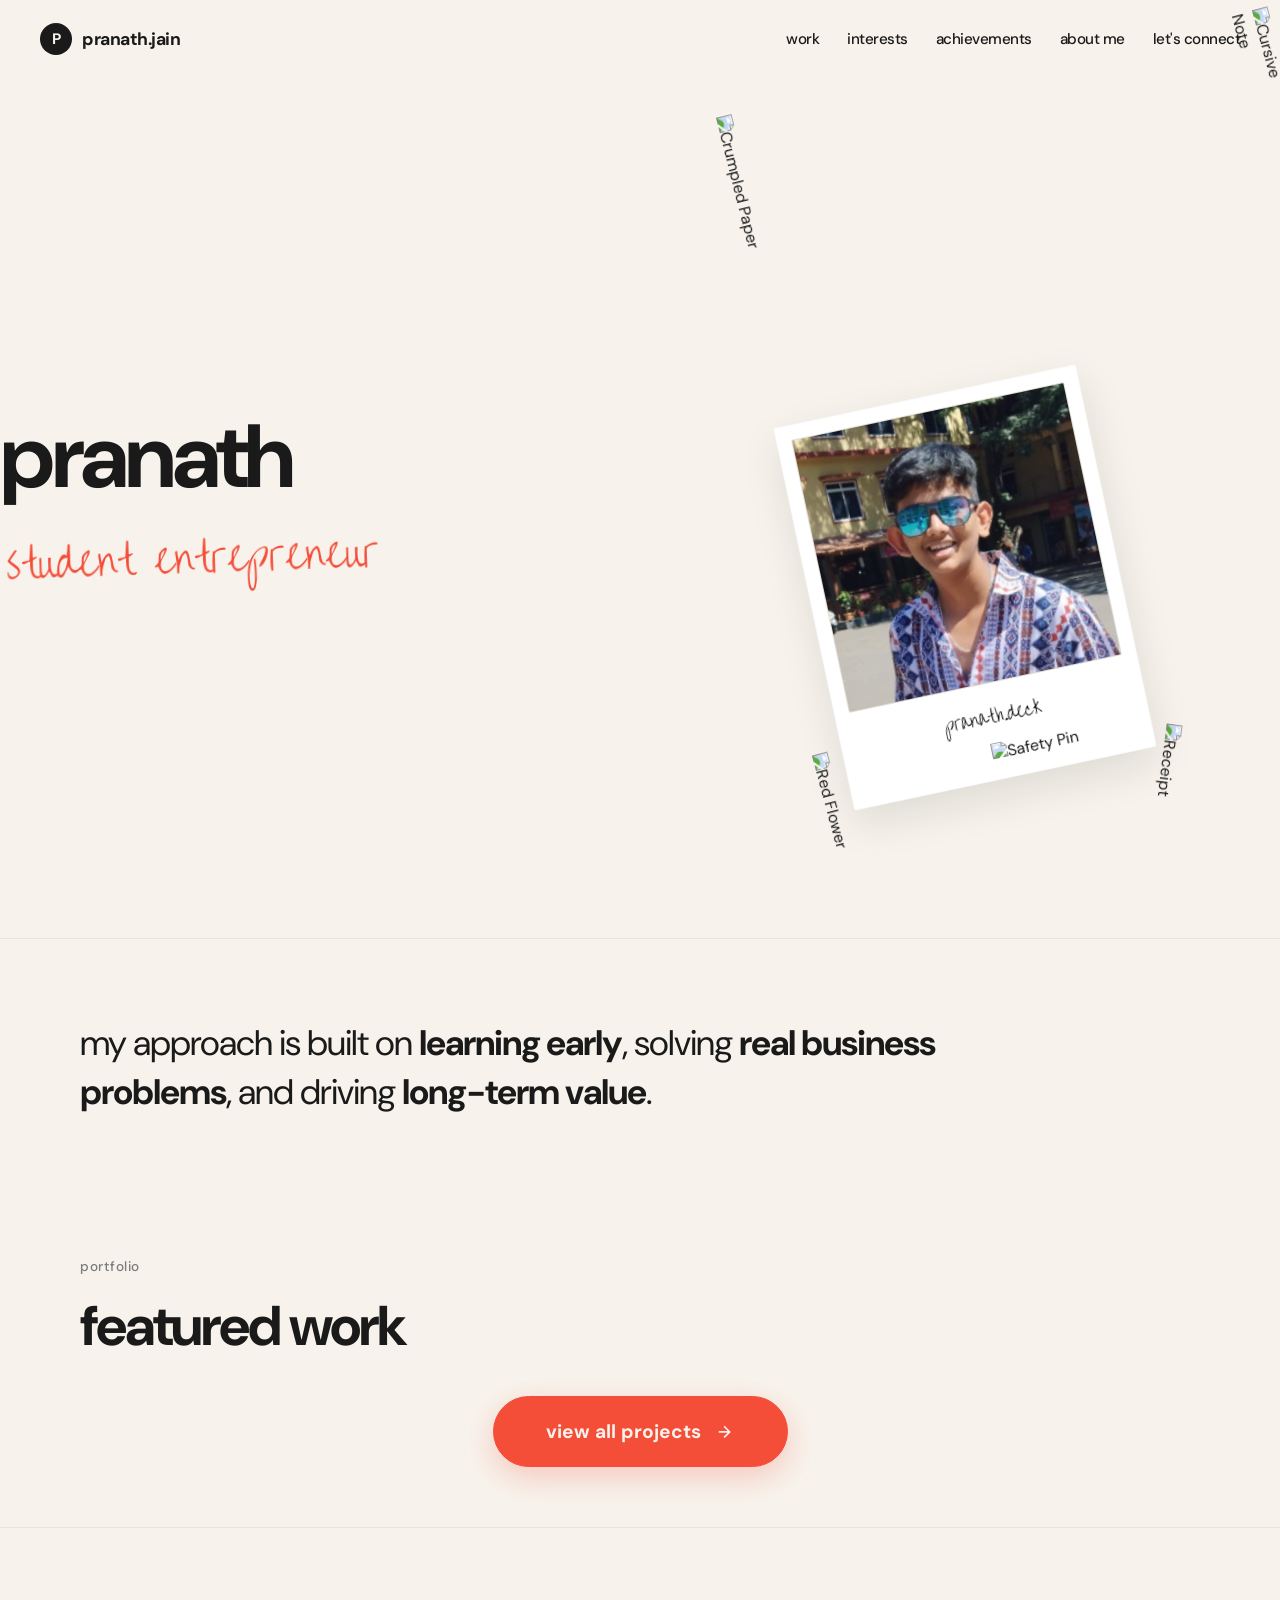
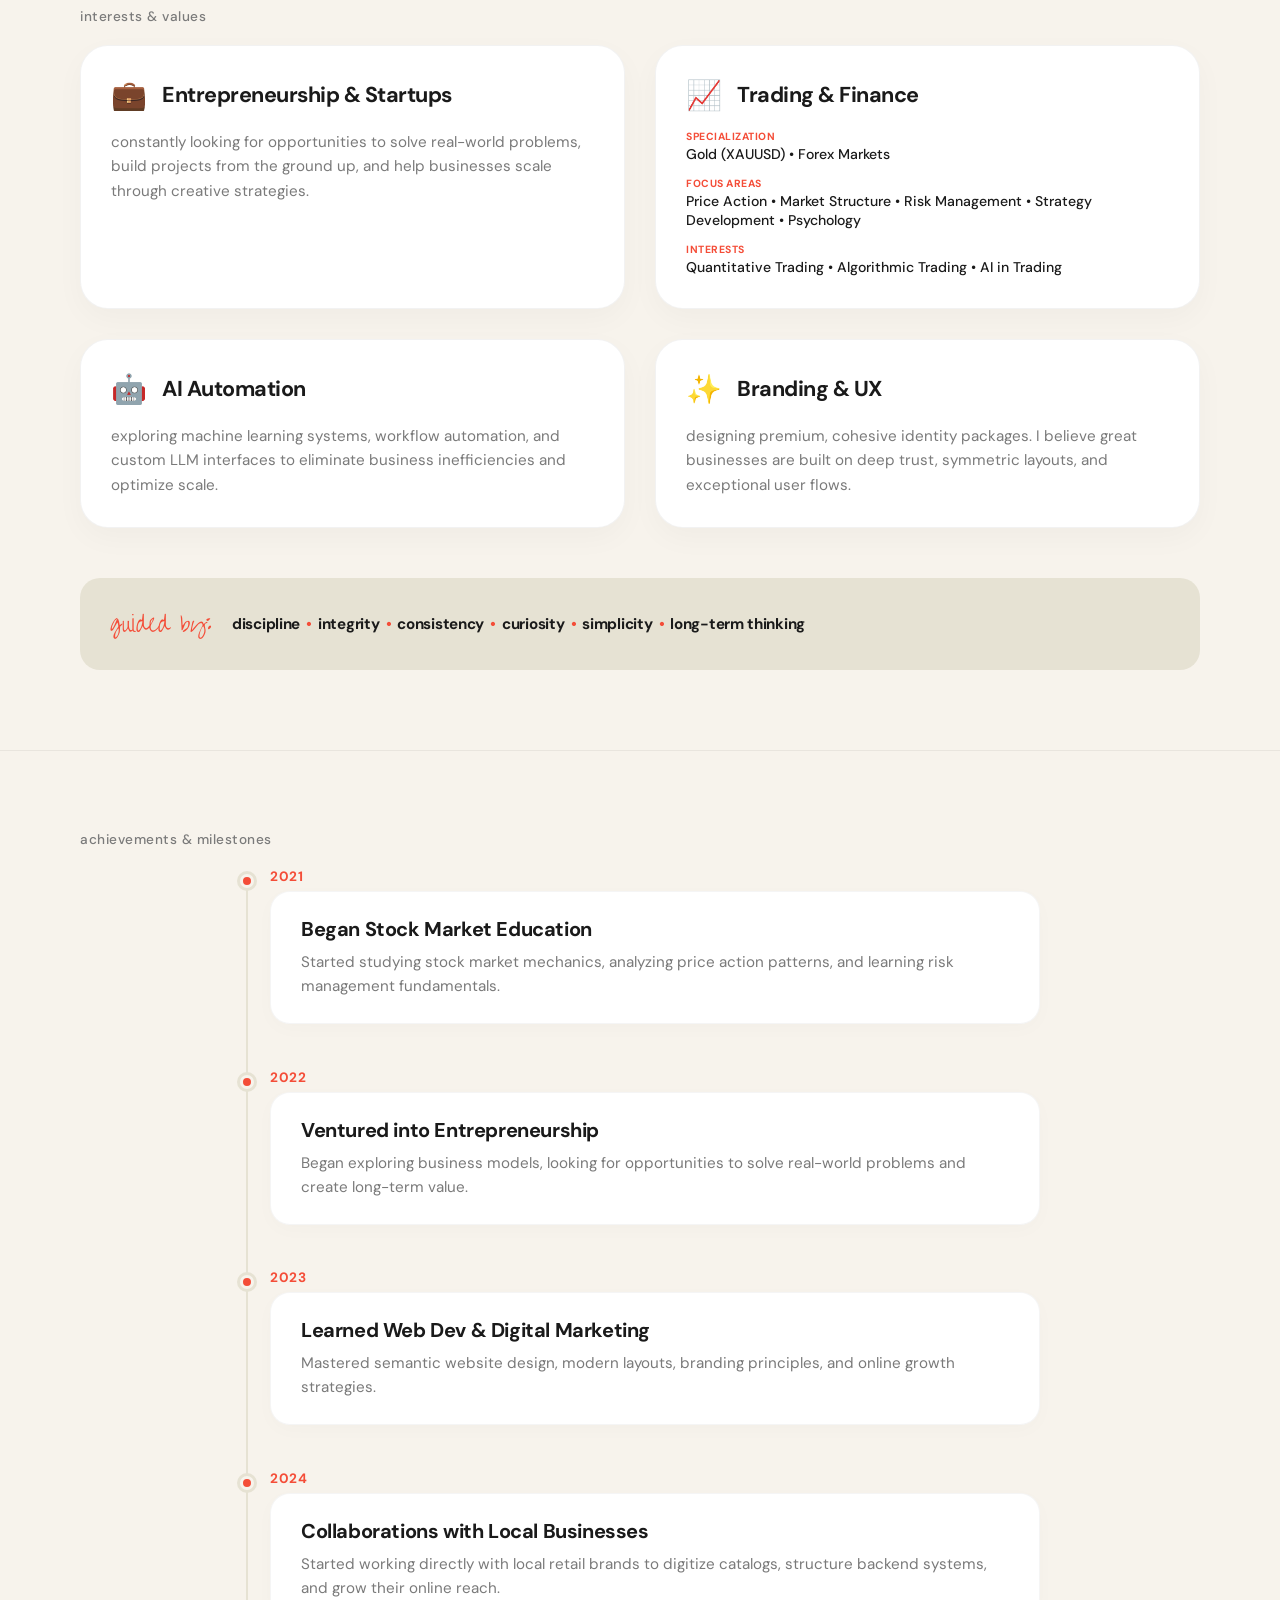
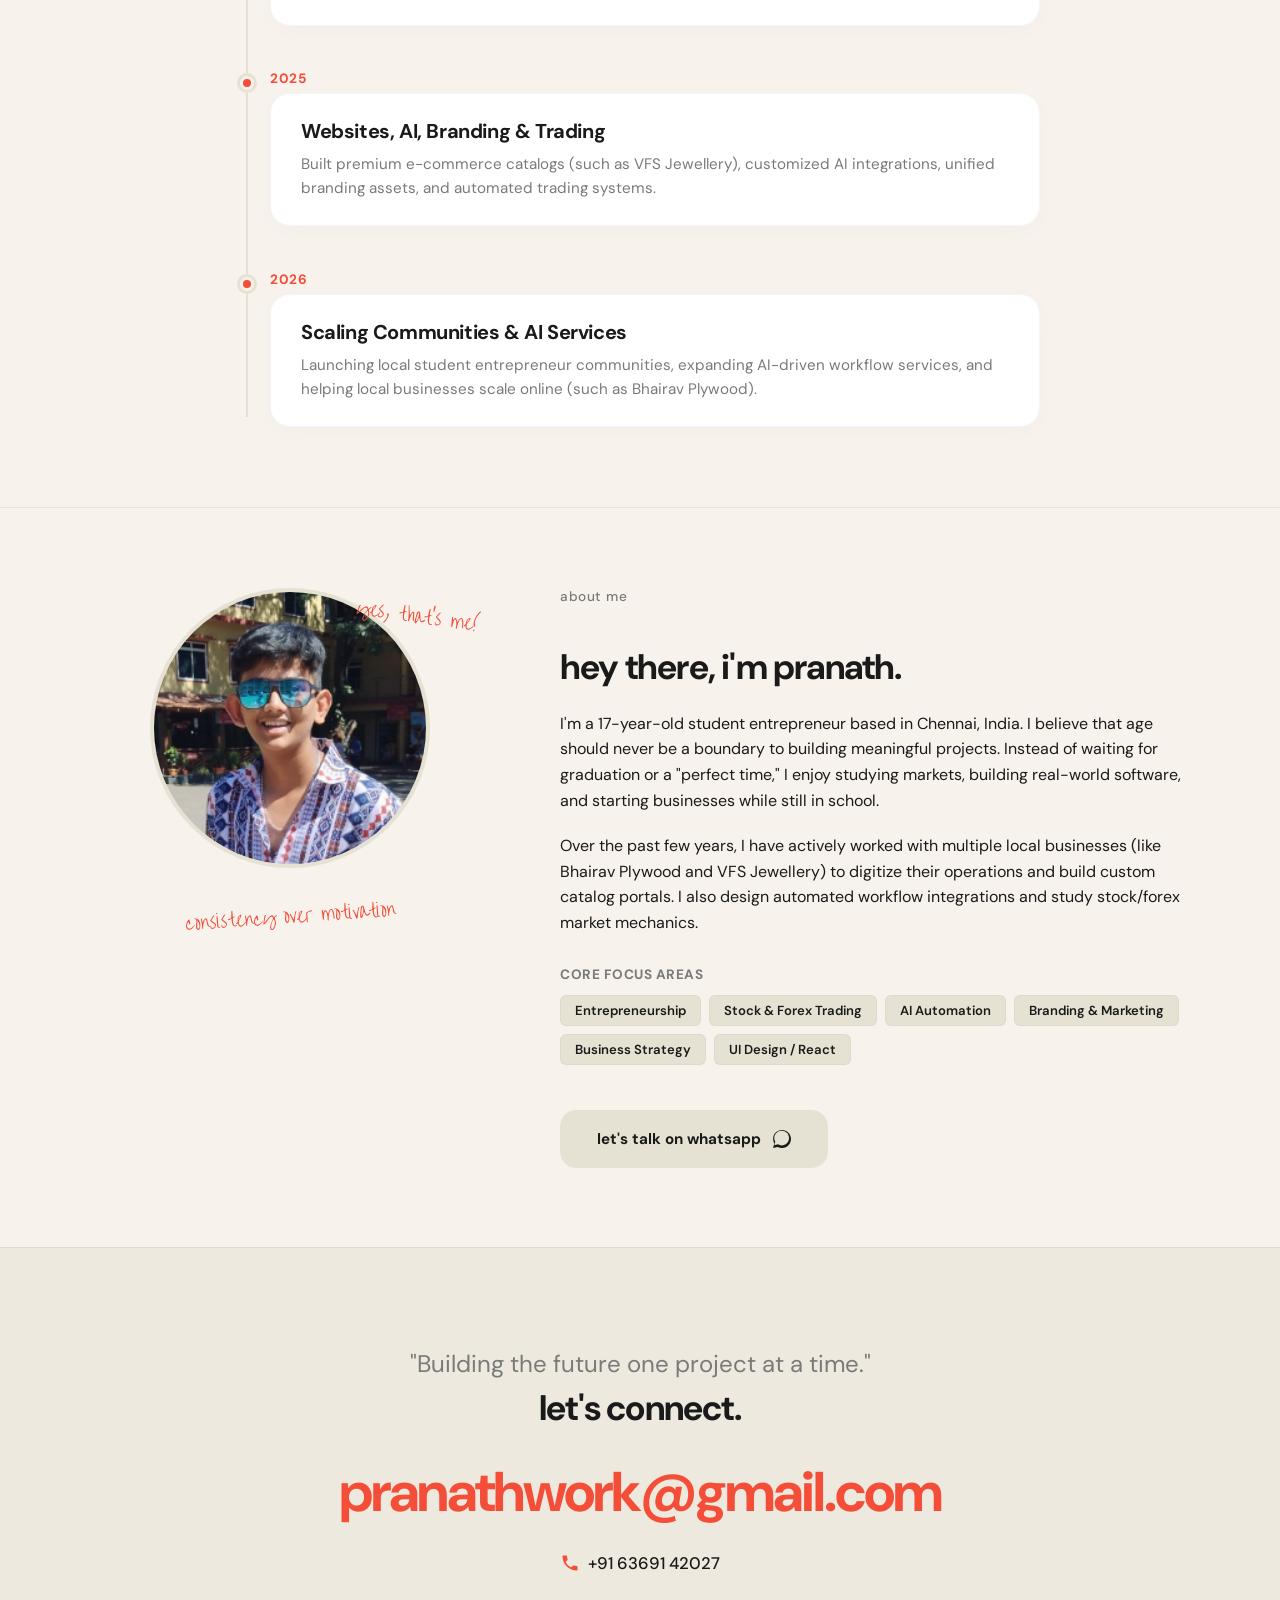
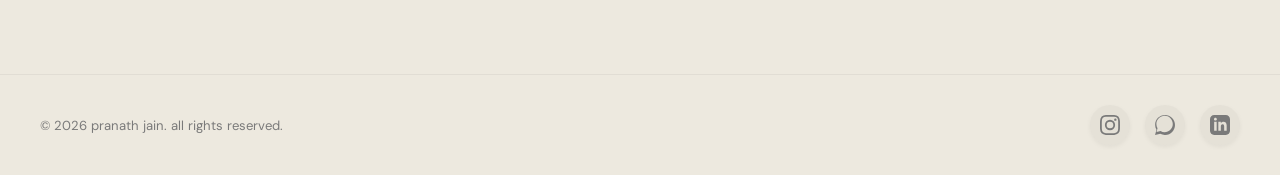
==== index.html @ dc605f87 "feat: initial commit for pranath.jain portfolio showcase" ====
<!DOCTYPE html>
<html lang="en">
<head>
  <meta charset="utf-8">
  <meta name="viewport" content="width=device-width, initial-scale=1.0">
  <title>Pranath Jain — Student Entrepreneur & Trader</title>
  
  <!-- Fonts: DM Sans, Inter, Playfair Display, Over the Rainbow -->
  <link rel="preconnect" href="https://fonts.googleapis.com">
  <link rel="preconnect" href="https://fonts.gstatic.com" crossorigin>
  <link href="https://fonts.googleapis.com/css2?family=DM+Sans:ital,opsz,wght@0,9..40,300;0,9..40,400;0,9..40,500;0,9..40,600;0,9..40,700;1,9..40,400&family=Inter:wght@300;400;500;600;700&family=Playfair+Display:ital,wght@0,400;0,500;0,600;1,400&family=Over+the+Rainbow&display=swap" rel="stylesheet">
  
  <!-- CSS Stylesheet -->
  <link rel="stylesheet" href="style.css?v=5">
</head>
<body>

  <!-- HEADER NAVIGATION -->
  <header class="header-nav">
    <div class="nav-container">
      <a href="#" class="nav-logo">
        <span class="logo-mark">P</span>
        <span class="logo-text">pranath.jain</span>
      </a>
      <nav class="nav-links">
        <a href="#work" class="nav-link">work</a>
        <a href="#interests" class="nav-link">interests</a>
        <a href="#achievements" class="nav-link">achievements</a>
        <a href="#me" class="nav-link">about me</a>
        <a href="#lets-connect" class="nav-link">let's connect</a>
      </nav>
    </div>
  </header>

  <!-- MAIN CONTENT CONTAINER -->
  <main class="main-content">
    
    <!-- COLLAGE HERO SECTION (Exact 1:1 Inspiration Layout) -->
    <section class="hero-section">
      <div class="hero-container hero-collage-grid">
        
        <!-- Left Side Title -->
        <div class="hero-left">
          <h1 class="hero-name">pranath</h1>
          <div class="handwritten-note hero-cursive-title">student entrepreneur</div>
        </div>
        
        <!-- Right Side Overlapping Interactive Collage -->
        <div class="hero-right">
          <div class="collage-area" id="collage-container">
            
            <!-- 1. Crumpled Paper (Background layer) -->
            <div class="collage-item layer-back crumpled-paper" style="transform: rotate(76deg);">
              <img src="https://framerusercontent.com/images/bGQjjBabT0XhXENgWJ7wkbSyM.png?width=411&height=574" alt="Crumpled Paper" class="collage-img">
            </div>
            
            <!-- 2. Cursive paper note (Top Right) -->
            <div class="collage-item layer-mid cursive-slip" style="transform: rotate(75deg);">
              <img src="https://framerusercontent.com/images/QQuZE1gF2eaEl8YZD1zxBdoWVTc.png?width=361&height=760" alt="Cursive Note" class="collage-img">
            </div>

            <!-- 3. Receipt / Barcode snippet -->
            <div class="collage-item layer-mid barcode-receipt" style="transform: rotate(97deg);">
              <img src="https://framerusercontent.com/images/NzHCihdvtHPPnP2xaAk6uyTZKE.png?width=346&height=271" alt="Receipt" class="collage-img">
            </div>
            
            <!-- 4. Customized Polaroid Frame with Pranath's Avatar -->
            <div class="collage-item layer-front polaroid-card" style="transform: rotate(-12deg);">
              <div class="polaroid-inner">
                <img src="pranath_portrait.png" alt="Pranath Jain" class="polaroid-photo">
                <span class="polaroid-caption handwritten-note">pranath.deck</span>
              </div>
            </div>
            
            <!-- 5. Red Flower Sticker overlapping Polaroid -->
            <div class="collage-item layer-front red-flower" style="transform: rotate(75deg);">
              <img src="https://framerusercontent.com/images/IewRWk6a5gZjbeY2mU8tQSZ7lAI.png?width=137&height=120" alt="Red Flower" class="collage-img">
            </div>
            
            <!-- 6. Metal Safety Pin overlapping layers -->
            <div class="collage-item layer-fore safety-pin">
              <img src="https://framerusercontent.com/images/DppAzemGrHzjQWiaHLCj6OB4rYI.png?width=369&height=343" alt="Safety Pin" class="collage-img">
            </div>

          </div>
        </div>

      </div>
    </section>

    <!-- INTRO STATEMENT SECTION -->
    <section class="intro-statement-section">
      <div class="section-container">
        <h2 class="intro-statement-text reveal-on-scroll">
          my approach is built on <span class="highlight">learning early</span>, solving <span class="highlight">real business problems</span>, and driving <span class="highlight">long-term value</span>.
        </h2>
      </div>
    </section>

    <!-- FEATURED WORK SECTION -->
    <section id="work" class="work-section">
      <div class="section-container">
        <div class="section-label">portfolio</div>
        <h2 class="section-title reveal-on-scroll">featured work</h2>
        
        <div class="view-all-projects-container reveal-on-scroll" style="margin-top: 40px; justify-content: center;">
          <a href="projects.html" class="view-all-btn">
            <span>view all projects</span>
            <svg class="arrow-icon-right" viewBox="0 0 24 24">
              <path fill="currentColor" d="M5 13h11.86l-5.43 5.43 1.42 1.42L21.14 12l-8.29-8.29-1.42 1.42 5.43 5.43H5v2z"/>
            </svg>
          </a>
        </div>
      </div>
    </section>

    <!-- INTERESTS & VALUES SECTION -->
    <section id="interests" class="interests-section">
      <div class="section-container">
        <div class="section-label">interests & values</div>
        
        <div class="interests-grid">
          <!-- Card 1: Entrepreneurship -->
          <div class="interest-card reveal-on-scroll">
            <div class="interest-header">
              <span class="interest-icon">💼</span>
              <h3 class="interest-title">Entrepreneurship & Startups</h3>
            </div>
            <p class="interest-desc">constantly looking for opportunities to solve real-world problems, build projects from the ground up, and help businesses scale through creative strategies.</p>
          </div>
          <!-- Card 2: Trading Section -->
          <div class="interest-card reveal-on-scroll">
            <div class="interest-header">
              <span class="interest-icon">📈</span>
              <h3 class="interest-title">Trading &amp; Finance</h3>
            </div>
            <div class="trading-sub-grid">
              <div class="trading-sub-item">
                <span class="trading-sub-label">specialization</span>
                <span class="trading-sub-val">Gold (XAUUSD) • Forex Markets</span>
              </div>
              <div class="trading-sub-item">
                <span class="trading-sub-label">focus areas</span>
                <span class="trading-sub-val">Price Action • Market Structure • Risk Management • Strategy Development • Psychology</span>
              </div>
              <div class="trading-sub-item">
                <span class="trading-sub-label">interests</span>
                <span class="trading-sub-val">Quantitative Trading • Algorithmic Trading • AI in Trading</span>
              </div>
            </div>
          </div>
          <!-- Card 3: AI & Automation -->
          <div class="interest-card reveal-on-scroll">
            <div class="interest-header">
              <span class="interest-icon">🤖</span>
              <h3 class="interest-title">AI Automation</h3>
            </div>
            <p class="interest-desc">exploring machine learning systems, workflow automation, and custom LLM interfaces to eliminate business inefficiencies and optimize scale.</p>
          </div>
          <!-- Card 4: Branding -->
          <div class="interest-card reveal-on-scroll">
            <div class="interest-header">
              <span class="interest-icon">✨</span>
              <h3 class="interest-title">Branding & UX</h3>
            </div>
            <p class="interest-desc">designing premium, cohesive identity packages. I believe great businesses are built on deep trust, symmetric layouts, and exceptional user flows.</p>
          </div>
        </div>

        <!-- Core Values Bar -->
        <div class="values-bar reveal-on-scroll">
          <div class="values-label handwritten-note">guided by:</div>
          <div class="values-list">
            <span class="value-item">discipline</span>
            <span class="value-item">integrity</span>
            <span class="value-item">consistency</span>
            <span class="value-item">curiosity</span>
            <span class="value-item">simplicity</span>
            <span class="value-item">long-term thinking</span>
          </div>
        </div>
      </div>
    </section>

    <!-- ACHIEVEMENTS & FACTS TIMELINE SECTION -->
    <section id="achievements" class="achievements-section">
      <div class="section-container">
        <div class="section-label">achievements & milestones</div>
        
        <div class="timeline">
          <!-- Timeline Line -->
          <div class="timeline-line"></div>
          
          <!-- Timeline Item 1 -->
          <div class="timeline-item reveal-on-scroll">
            <div class="timeline-dot"></div>
            <div class="timeline-date">2021</div>
            <div class="timeline-content">
              <h3 class="timeline-title">Began Stock Market Education</h3>
              <p class="timeline-desc">Started studying stock market mechanics, analyzing price action patterns, and learning risk management fundamentals.</p>
            </div>
          </div>
          
          <!-- Timeline Item 2 -->
          <div class="timeline-item reveal-on-scroll">
            <div class="timeline-dot"></div>
            <div class="timeline-date">2022</div>
            <div class="timeline-content">
              <h3 class="timeline-title">Ventured into Entrepreneurship</h3>
              <p class="timeline-desc">Began exploring business models, looking for opportunities to solve real-world problems and create long-term value.</p>
            </div>
          </div>
          
          <!-- Timeline Item 3 -->
          <div class="timeline-item reveal-on-scroll">
            <div class="timeline-dot"></div>
            <div class="timeline-date">2023</div>
            <div class="timeline-content">
              <h3 class="timeline-title">Learned Web Dev &amp; Digital Marketing</h3>
              <p class="timeline-desc">Mastered semantic website design, modern layouts, branding principles, and online growth strategies.</p>
            </div>
          </div>
          
          <!-- Timeline Item 4 -->
          <div class="timeline-item reveal-on-scroll">
            <div class="timeline-dot"></div>
            <div class="timeline-date">2024</div>
            <div class="timeline-content">
              <h3 class="timeline-title">Collaborations with Local Businesses</h3>
              <p class="timeline-desc">Started working directly with local retail brands to digitize catalogs, structure backend systems, and grow their online reach.</p>
            </div>
          </div>

          <!-- Timeline Item 5 -->
          <div class="timeline-item reveal-on-scroll">
            <div class="timeline-dot"></div>
            <div class="timeline-date">2025</div>
            <div class="timeline-content">
              <h3 class="timeline-title">Websites, AI, Branding &amp; Trading</h3>
              <p class="timeline-desc">Built premium e-commerce catalogs (such as VFS Jewellery), customized AI integrations, unified branding assets, and automated trading systems.</p>
            </div>
          </div>

          <!-- Timeline Item 6 -->
          <div class="timeline-item reveal-on-scroll">
            <div class="timeline-dot"></div>
            <div class="timeline-date">2026</div>
            <div class="timeline-content">
              <h3 class="timeline-title">Scaling Communities &amp; AI Services</h3>
              <p class="timeline-desc">Launching local student entrepreneur communities, expanding AI-driven workflow services, and helping local businesses scale online (such as Bhairav Plywood).</p>
            </div>
          </div>
        </div>
      </div>
    </section>

    <!-- ABOUT ME SECTION -->
    <section id="me" class="about-section">
      <div class="section-container about-grid">
        <!-- Left details column (Annotated) -->
        <div class="about-left reveal-on-scroll">
          <div class="about-pic-holder">
            <img src="pranath_portrait.png" alt="Pranath Jain" class="about-avatar">
            <div class="handwritten-note annotation-1">yes, that's me!</div>
          </div>
          <div class="handwritten-note annotation-2">consistency over motivation</div>
        </div>
        
        <!-- Right text column -->
        <div class="about-right reveal-on-scroll">
          <div class="section-label">about me</div>
          <h2 class="about-title">hey there, i'm pranath.</h2>
          <p class="about-para">
            I'm a 17-year-old student entrepreneur based in Chennai, India. I believe that age should never be a boundary to building meaningful projects. Instead of waiting for graduation or a "perfect time," I enjoy studying markets, building real-world software, and starting businesses while still in school.
          </p>
          <p class="about-para">
            Over the past few years, I have actively worked with multiple local businesses (like Bhairav Plywood and VFS Jewellery) to digitize their operations and build custom catalog portals. I also design automated workflow integrations and study stock/forex market mechanics.
          </p>
          
          <div class="skills-section">
            <h3 class="skills-heading">core focus areas</h3>
            <div class="tech-tags">
              <span class="tech-tag">Entrepreneurship</span>
              <span class="tech-tag">Stock &amp; Forex Trading</span>
              <span class="tech-tag">AI Automation</span>
              <span class="tech-tag">Branding &amp; Marketing</span>
              <span class="tech-tag">Business Strategy</span>
              <span class="tech-tag">UI Design / React</span>
            </div>
          </div>

          <a href="https://wa.me/916369142027" target="_blank" class="resume-btn">
            <span>let's talk on whatsapp</span>
            <svg class="download-icon" viewBox="0 0 24 24" fill="currentColor">
              <path d="M.057 24l1.687-6.163c-1.041-1.804-1.588-3.849-1.587-5.946C.06 5.348 5.397.01 12.008.01c3.202.001 6.212 1.246 8.477 3.514 2.266 2.268 3.507 5.28 3.505 8.484-.004 6.657-5.34 11.997-11.953 11.997-2.005-.001-3.973-.5-5.739-1.446L0 24zm6.59-4.846c1.6.95 3.188 1.449 4.825 1.451 5.436 0 9.86-4.42 9.864-9.858.002-2.634-1.013-5.11-2.861-6.958-1.848-1.847-4.321-2.86-6.959-2.861-5.442 0-9.866 4.418-9.87 9.858-.002 1.765.474 3.488 1.38 5.022L1.879 20.3l4.768-1.146z"/>
            </svg>
          </a>
        </div>
      </div>
    </section>

    <!-- FOOTER CONNECT SECTION -->
    <section id="lets-connect" class="connect-section">
      <div class="section-container">
        <div class="connect-wrapper reveal-on-scroll">
          <h2 class="connect-greet">"Building the future one project at a time."</h2>
          <h3 class="connect-call">let's connect.</h3>
          <a href="mailto:pranathwork@gmail.com" class="connect-email">pranathwork@gmail.com</a>
          
          <div class="connect-details">
            <a href="https://wa.me/916369142027" target="_blank" class="connect-detail-link">
              <svg class="phone-icon" viewBox="0 0 24 24" fill="currentColor" width="20" height="20">
                <path d="M6.62 10.79a15.15 15.15 0 006.59 6.59l2.2-2.2c.27-.27.67-.36 1.02-.24 1.12.37 2.33.57 3.57.57.55 0 1 .45 1 1V20c0 .55-.45 1-1 1-9.39 0-17-7.61-17-17 0-.55.45-1 1-1h3.5c.55 0 1 .45 1 1 0 1.25.2 2.45.57 3.57.11.35.03.74-.25 1.02l-2.2 2.2z"/>
              </svg>
              <span>+91 63691 42027</span>
            </a>
          </div>
        </div>
      </div>
    </section>

  </main>

  <!-- BOTTOM BAR FOOTER -->
  <footer class="bottom-bar">
    <div class="bottom-container">
      <p class="copyright">&copy; 2026 pranath jain. all rights reserved.</p>
      <div class="social-icons">
        <a href="https://instagram.com/finwithpranath" target="_blank" class="social-icon-btn instagram" aria-label="Instagram">
          <svg viewBox="0 0 24 24" fill="currentColor">
            <path d="M12 2.163c3.204 0 3.584.012 4.85.07 3.252.148 4.771 1.691 4.919 4.919.058 1.265.069 1.645.069 4.849 0 3.205-.012 3.584-.069 4.849-.149 3.225-1.664 4.771-4.919 4.919-1.266.058-1.644.07-4.85.07-3.204 0-3.584-.012-4.849-.07-3.26-.149-4.771-1.699-4.919-4.92-.058-1.265-.07-1.644-.07-4.849 0-3.204.013-3.583.07-4.849.149-3.227 1.664-4.771 4.919-4.919 1.266-.057 1.645-.069 4.849-.069zM12 0C8.741 0 8.333.014 7.053.072 2.695.272.273 2.69.073 7.051.014 8.333 0 8.741 0 12c0 3.259.014 3.668.072 4.948.2 4.358 2.618 6.78 6.98 6.98C8.333 23.986 8.741 24 12 24c3.259 0 3.668-.014 4.948-.072 4.354-.2 6.782-2.618 6.979-6.98.059-1.28.073-1.689.073-4.948 0-3.259-.014-3.667-.072-4.947-.196-4.354-2.617-6.78-6.979-6.98C15.668.014 15.259 0 12 0zm0 5.838a6.162 6.162 0 100 12.324 6.162 6.162 0 000-12.324zM12 16a4 4 0 110-8 4 4 0 010 8zm6.406-11.845a1.44 1.44 0 100 2.881 1.44 1.44 0 000-2.881z"/>
          </svg>
        </a>
        <a href="https://wa.me/916369142027" target="_blank" class="social-icon-btn whatsapp" aria-label="WhatsApp">
          <svg viewBox="0 0 24 24" fill="currentColor">
            <path d="M.057 24l1.687-6.163c-1.041-1.804-1.588-3.849-1.587-5.946C.06 5.348 5.397.01 12.008.01c3.202.001 6.212 1.246 8.477 3.514 2.266 2.268 3.507 5.28 3.505 8.484-.004 6.657-5.34 11.997-11.953 11.997-2.005-.001-3.973-.5-5.739-1.446L0 24zm6.59-4.846c1.6.95 3.188 1.449 4.825 1.451 5.436 0 9.86-4.42 9.864-9.858.002-2.634-1.013-5.11-2.861-6.958-1.848-1.847-4.321-2.86-6.959-2.861-5.442 0-9.866 4.418-9.87 9.858-.002 1.765.474 3.488 1.38 5.022L1.879 20.3l4.768-1.146z"/>
          </svg>
        </a>
        <a href="https://www.linkedin.com/in/pranath-jain-963299266/" target="_blank" class="social-icon-btn linkedin" aria-label="LinkedIn">
          <svg viewBox="0 0 24 24" fill="currentColor">
            <path d="M19 0h-14c-2.761 0-5 2.239-5 5v14c0 2.761 2.239 5 5 5h14c2.762 0 5-2.239 5-5v-14c0-2.761-2.238-5-5-5zm-11 19h-3v-11h3v11zm-1.5-12.268c-.966 0-1.75-.79-1.75-1.764s.784-1.764 1.75-1.764 1.75.79 1.75 1.764-.783 1.764-1.75 1.764zm13.5 12.268h-3v-5.604c0-3.368-4-3.113-4 0v5.604h-3v-11h3v1.765c1.396-2.586 7-2.777 7 2.476v6.759z"/>
          </svg>
        </a>
      </div>
    </div>
  </footer>

  <!-- Main JavaScript App Logic with Parallax Physics -->
  <script src="app.js?v=5"></script>
</body>
</html>
---- style.css ----
/* ==========================================================================
   Framer Portfolio Aesthetic - Warm Cream & Orange Theme (Rajendra Showcase)
   ========================================================================== */

:root {
  --bg-cream: #f7f3ec;
  --bg-card-hover: rgba(230, 226, 211, 0.4);
  --bg-button: #e6e2d3;
  --border-light: rgba(0, 0, 0, 0.06);
  --border-accent: #e6e2d3;
  
  --text-dark: #1a1a1a;
  --text-muted: #7a7a7a;
  --accent-orange: #f44d38;
  
  --font-sans: 'DM Sans', 'Inter', -apple-system, sans-serif;
  --font-serif: 'Playfair Display', 'Georgia', serif;
  --font-cursive: 'Over the Rainbow', cursive;
  
  --transition-smooth: all 0.4s cubic-bezier(0.16, 1, 0.3, 1);
}

/* Base resets & layouts */
* {
  box-sizing: border-box;
  margin: 0;
  padding: 0;
}

html {
  scroll-behavior: smooth;
}

body {
  background-color: var(--bg-cream);
  color: var(--text-dark);
  font-family: var(--font-sans);
  -webkit-font-smoothing: antialiased;
  -moz-osx-font-smoothing: grayscale;
  overflow-x: hidden;
}

/* ==========================================================================
   Navigation Header
   ========================================================================== */
.header-nav {
  height: 78px;
  width: 100%;
  display: flex;
  align-items: center;
  position: relative;
  z-index: 100;
  padding: 0 40px;
}

.nav-container {
  display: flex;
  justify-content: space-between;
  align-items: center;
  width: 100%;
  max-width: 1200px;
  margin: 0 auto;
}

.nav-logo {
  display: flex;
  align-items: center;
  gap: 10px;
  text-decoration: none;
  color: var(--text-dark);
}

.logo-mark {
  background-color: var(--text-dark);
  color: var(--bg-cream);
  width: 32px;
  height: 32px;
  border-radius: 50%;
  display: flex;
  align-items: center;
  justify-content: center;
  font-weight: 700;
  font-size: 0.95rem;
}

.logo-text {
  font-weight: 700;
  font-size: 1.1rem;
  letter-spacing: -0.5px;
}

.nav-links {
  display: flex;
  gap: 28px;
}

.nav-link {
  text-decoration: none;
  color: var(--text-dark);
  font-size: 0.95rem;
  font-weight: 500;
  letter-spacing: -0.5px;
  transition: var(--transition-smooth);
}

.nav-link:hover {
  color: var(--accent-orange);
}

/* ==========================================================================
   Main & Section Layout
   ========================================================================== */
.main-content {
  width: 100%;
  display: flex;
  flex-direction: column;
}

.section-container {
  width: 100%;
  max-width: 1200px;
  margin: 0 auto;
  padding: 0 40px;
}

.section-label {
  font-size: 0.85rem;
  font-weight: 500;
  color: var(--text-muted);
  text-transform: lowercase;
  letter-spacing: 0.5px;
  margin-bottom: 20px;
}

.section-title {
  font-size: 3.5rem;
  font-weight: 700;
  letter-spacing: -2px;
  text-transform: lowercase;
  color: var(--text-dark);
  margin-bottom: 40px;
  line-height: 1.1;
}

.handwritten-note {
  font-family: var(--font-cursive);
  color: var(--accent-orange);
  font-size: 1.1rem;
  user-select: none;
}

/* ==========================================================================
   Hero Collage Layout (Matching Shubhika Batra layout)
   ========================================================================== */
.hero-section {
  padding: 40px 0;
  overflow: visible;
  position: relative;
}

.hero-collage-grid {
  display: grid;
  grid-template-columns: 1.1fr 1fr;
  align-items: center;
  gap: 40px;
  min-height: calc(100vh - 120px);
  position: relative;
  overflow: visible;
}

.hero-left {
  display: flex;
  flex-direction: column;
  align-items: flex-start;
  gap: 8px;
  text-align: left;
  z-index: 10;
}

.hero-name {
  font-family: var(--font-sans);
  font-size: 5.6rem;
  font-weight: 700;
  letter-spacing: -3.5px;
  line-height: 0.9;
  text-transform: lowercase;
  color: var(--text-dark);
  
  opacity: 0;
  transform: translateY(30px) rotate(-1deg);
  transition: opacity 1.2s cubic-bezier(0.16, 1, 0.3, 1), transform 1.2s cubic-bezier(0.16, 1, 0.3, 1);
  will-change: transform, opacity;
}

.hero-name.visible {
  opacity: 1;
  transform: translateY(0) rotate(0deg);
}

.hero-cursive-title {
  font-size: 2.5rem;
  margin-top: 12px;
  margin-left: 6px;
  display: inline-block;
  
  opacity: 0;
  transform: translateY(30px) rotate(2deg);
  transition: opacity 1.2s cubic-bezier(0.16, 1, 0.3, 1), transform 1.2s cubic-bezier(0.16, 1, 0.3, 1);
  will-change: transform, opacity;
}

.hero-cursive-title.visible {
  opacity: 1;
  transform: translateY(0) rotate(-2deg);
}

.hero-right {
  display: flex;
  align-items: center;
  justify-content: center;
  position: relative;
  width: 100%;
  height: 600px;
  overflow: visible;
}

.collage-area {
  position: relative;
  width: 600px;
  height: 600px;
  overflow: visible;
}

.collage-item {
  position: absolute;
  will-change: transform;
  display: block;
  touch-action: none; /* Prevent scroll interference during drag-and-drop */
}

.collage-img {
  width: 100%;
  height: auto;
  display: block;
}

/* Layer Sorting & Positioning */
.crumpled-paper {
  width: 320px;
  left: -80px;
  top: 180px;
  z-index: 1;
}

.cursive-slip {
  width: 100px;
  right: -30px;
  top: 0px;
  z-index: 2;
}

.barcode-receipt {
  width: 200px;
  right: 20px;
  bottom: 80px;
  z-index: 2;
}

.polaroid-card {
  width: 310px;
  left: 130px;
  top: 120px;
  z-index: 3;
  background-color: #ffffff;
  padding: 14px 14px 44px 14px;
  box-shadow: 0 15px 40px rgba(0, 0, 0, 0.1);
  border-radius: 3px;
  border: 1px solid rgba(0, 0, 0, 0.02);
  transition: box-shadow 0.3s ease;
}

.polaroid-card:hover {
  box-shadow: 0 20px 50px rgba(0, 0, 0, 0.15);
}

.polaroid-inner {
  display: flex;
  flex-direction: column;
  gap: 12px;
  width: 100%;
}

.polaroid-photo {
  width: 100%;
  aspect-ratio: 1;
  object-fit: cover;
  background-color: #ede9df;
  border-radius: 2px;
  border: 1px solid rgba(0, 0, 0, 0.05);
}

.polaroid-caption {
  font-size: 1.1rem;
  color: var(--text-dark);
  text-align: center;
  margin-top: 4px;
  display: block;
}

.red-flower {
  width: 100px;
  left: 100px;
  top: 330px;
  z-index: 4;
}

.safety-pin {
  width: 130px;
  left: 310px;
  top: 205px;
  z-index: 5;
}

/* ==========================================================================
   Intro Statement Section
   ========================================================================== */
.intro-statement-section {
  padding: 80px 0;
  border-top: 1px solid var(--border-light);
}

.intro-statement-text {
  font-size: 2.2rem;
  font-weight: 400;
  line-height: 1.4;
  letter-spacing: -1px;
  color: var(--text-dark);
  max-width: 950px;
}

.intro-statement-text .highlight {
  font-weight: 700;
}

/* ==========================================================================
   Featured Work / Projects Section
   ========================================================================== */
.work-section {
  padding: 60px 0;
}

.projects-list {
  display: flex;
  flex-direction: column;
  gap: 40px;
}

.project-card {
  display: flex;
  align-items: center;
  gap: 40px;
  padding: 24px;
  border-radius: 40px;
  border: 1px solid transparent;
  text-decoration: none;
  color: var(--text-dark);
  transition: var(--transition-smooth);
}

.project-card:hover {
  background-color: var(--bg-card-hover);
  border-color: var(--border-accent);
  transform: translateY(-4px);
}

/* Project covers using CSS gradients to look modern and premium */
.project-cover {
  width: 414px;
  height: 265px;
  border-radius: 20px;
  position: relative;
  overflow: hidden;
  display: flex;
  align-items: center;
  justify-content: center;
  box-shadow: 0 10px 25px rgba(0, 0, 0, 0.08);
  transition: var(--transition-smooth);
  flex-shrink: 0;
}

.project-card:hover .project-cover {
  transform: scale(1.02);
  box-shadow: 0 15px 30px rgba(0, 0, 0, 0.12);
}

.cover-glow {
  position: absolute;
  width: 150%;
  height: 150%;
  background: radial-gradient(circle, rgba(255,255,255,0.15) 0%, transparent 60%);
  top: -25%;
  left: -25%;
  pointer-events: none;
}

.cover-tag {
  background-color: rgba(255, 255, 255, 0.12);
  backdrop-filter: blur(10px);
  border: 1px solid rgba(255, 255, 255, 0.15);
  color: #ffffff;
  font-size: 0.65rem;
  font-weight: 700;
  letter-spacing: 1px;
  padding: 6px 12px;
  border-radius: 100px;
  z-index: 2;
  box-shadow: 0 4px 10px rgba(0,0,0,0.15);
}

.jeetech-cover {
  background: linear-gradient(135deg, #0b0f19 0%, #0d9488 100%);
}

.rajendra-cover {
  background: linear-gradient(135deg, #1f140e 0%, #b45309 100%);
}

.bhairav-cover {
  background: linear-gradient(135deg, #18110b 0%, #c29d53 100%);
}

.vfs-cover {
  background: linear-gradient(135deg, #1c1811 0%, #d4af37 100%);
}

.krishna-cover {
  background: linear-gradient(135deg, #1c0e0b 0%, #881337 100%);
}

.stock-cover {
  background: linear-gradient(135deg, #0f172a 0%, #1e3a8a 100%);
}

.sfit-cover {
  background: linear-gradient(135deg, #050d1a 0%, #3b82f6 100%);
}

/* Project Meta text */
.project-meta {
  flex: 1;
  display: flex;
  flex-direction: column;
  gap: 8px;
}

.project-title {
  font-size: 2.8rem;
  font-weight: 700;
  letter-spacing: -1px;
  line-height: 1.2;
  text-transform: lowercase;
  color: var(--text-dark);
}

.project-category {
  font-family: var(--font-serif);
  font-size: 1.15rem;
  font-weight: 500;
  font-style: italic;
  color: var(--text-muted);
  text-transform: lowercase;
}

/* Project card Action link circle */
.project-action {
  width: 56px;
  height: 56px;
  border-radius: 50%;
  border: 1px solid var(--text-dark);
  display: flex;
  align-items: center;
  justify-content: center;
  color: var(--text-dark);
  transition: var(--transition-smooth);
}

.arrow-icon {
  width: 20px;
  height: 20px;
  transition: var(--transition-smooth);
}

.project-card:hover .project-action {
  background-color: var(--text-dark);
  color: var(--bg-cream);
  transform: rotate(-45deg);
}

/* ==========================================================================
   Interests & Values Section
   ========================================================================== */
.interests-section {
  padding: 80px 0;
  border-top: 1px solid var(--border-light);
}

.interests-grid {
  display: grid;
  grid-template-columns: repeat(2, 1fr);
  gap: 30px;
  margin-bottom: 50px;
}

.interest-card {
  background-color: #ffffff;
  border: 1px solid rgba(0, 0, 0, 0.05);
  border-radius: 28px;
  padding: 30px;
  box-shadow: 0 10px 30px rgba(0, 0, 0, 0.03);
  transition: var(--transition-smooth);
  text-align: left;
}

.interest-card:hover {
  transform: translateY(-4px);
  box-shadow: 0 15px 40px rgba(0, 0, 0, 0.07);
  border-color: var(--accent-orange);
}

.interest-header {
  display: flex;
  align-items: center;
  gap: 15px;
  margin-bottom: 16px;
}

.interest-icon {
  font-size: 1.8rem;
}

.interest-title {
  font-size: 1.35rem;
  font-weight: 700;
  letter-spacing: -0.5px;
  color: var(--text-dark);
}

.interest-desc {
  font-size: 0.95rem;
  color: var(--text-muted);
  line-height: 1.6;
}

.trading-sub-grid {
  display: flex;
  flex-direction: column;
  gap: 12px;
  margin-top: 12px;
}

.trading-sub-item {
  display: flex;
  flex-direction: column;
  gap: 2px;
}

.trading-sub-label {
  font-size: 0.65rem;
  font-weight: 700;
  text-transform: uppercase;
  color: var(--accent-orange);
  letter-spacing: 0.5px;
}

.trading-sub-val {
  font-size: 0.88rem;
  color: var(--text-dark);
  line-height: 1.4;
  font-weight: 500;
}

.values-bar {
  display: flex;
  align-items: center;
  gap: 20px;
  padding: 24px 30px;
  background-color: var(--bg-button);
  border-radius: 20px;
  margin-top: 20px;
  flex-wrap: wrap;
}

.values-label {
  font-size: 1.35rem;
  flex-shrink: 0;
}

.values-list {
  display: flex;
  flex-wrap: wrap;
  gap: 10px 18px;
}

.value-item {
  font-size: 0.95rem;
  font-weight: 700;
  letter-spacing: -0.3px;
  color: var(--text-dark);
  text-transform: lowercase;
  position: relative;
}

.value-item:not(:last-child)::after {
  content: "•";
  color: var(--accent-orange);
  position: absolute;
  right: -12px;
  top: 0;
}

/* ==========================================================================
   Achievements & Timeline Section
   ========================================================================== */
.achievements-section {
  padding: 80px 0;
  border-top: 1px solid var(--border-light);
}

.timeline {
  position: relative;
  max-width: 800px;
  margin: 0 auto;
  padding-left: 30px;
}

.timeline-line {
  position: absolute;
  left: 6px;
  top: 10px;
  bottom: 10px;
  width: 2px;
  background-color: var(--border-accent);
}

.timeline-item {
  position: relative;
  margin-bottom: 45px;
  text-align: left;
}

.timeline-item:last-child {
  margin-bottom: 0;
}

.timeline-dot {
  position: absolute;
  left: -30px;
  top: 6px;
  width: 14px;
  height: 14px;
  border-radius: 50%;
  background-color: var(--accent-orange);
  border: 3px solid var(--bg-cream);
  box-shadow: 0 0 0 3px var(--border-accent);
  z-index: 2;
}

.timeline-date {
  font-size: 0.85rem;
  font-weight: 700;
  color: var(--accent-orange);
  margin-bottom: 6px;
  letter-spacing: 0.5px;
}

.timeline-content {
  background-color: #ffffff;
  border: 1px solid rgba(0, 0, 0, 0.04);
  border-radius: 20px;
  padding: 24px 30px;
  box-shadow: 0 5px 20px rgba(0, 0, 0, 0.02);
  transition: var(--transition-smooth);
}

.timeline-content:hover {
  box-shadow: 0 10px 30px rgba(0, 0, 0, 0.05);
  border-color: var(--border-accent);
}

.timeline-title {
  font-size: 1.25rem;
  font-weight: 700;
  color: var(--text-dark);
  margin-bottom: 8px;
  letter-spacing: -0.4px;
}

.timeline-desc {
  font-size: 0.95rem;
  color: var(--text-muted);
  line-height: 1.6;
}

/* ==========================================================================
   About Me Section
   ========================================================================== */
.about-section {
  padding: 80px 0;
  border-top: 1px solid var(--border-light);
}

.about-grid {
  display: grid;
  grid-template-columns: 420px 1fr;
  gap: 60px;
  align-items: start;
}

.about-left {
  display: flex;
  flex-direction: column;
  align-items: center;
  position: relative;
}

.about-pic-holder {
  position: relative;
  width: 280px;
  height: 280px;
}

.about-avatar {
  width: 100%;
  height: 100%;
  border-radius: 50%;
  border: 4px solid var(--bg-button);
  object-fit: cover;
  background-color: var(--bg-button);
}

.annotation-1 {
  position: absolute;
  top: 10px;
  right: -50px;
  transform: rotate(8deg);
  font-size: 1.15rem;
}

.annotation-2 {
  margin-top: 30px;
  transform: rotate(-4deg);
  font-size: 1.15rem;
}

.about-right {
  display: flex;
  flex-direction: column;
  align-items: flex-start;
  gap: 20px;
}

.about-title {
  font-size: 2.2rem;
  font-weight: 700;
  letter-spacing: -0.8px;
  line-height: 1.3;
}

.about-para {
  font-size: 1rem;
  color: var(--text-dark);
  line-height: 1.6;
  max-width: 680px;
}

/* Tech tag elements */
.skills-section {
  margin: 10px 0;
  width: 100%;
}

.skills-heading {
  font-size: 0.85rem;
  font-weight: 700;
  color: var(--text-muted);
  text-transform: uppercase;
  letter-spacing: 0.5px;
  margin-bottom: 12px;
}

.tech-tags {
  display: flex;
  flex-wrap: wrap;
  gap: 8px;
}

.tech-tag {
  background-color: var(--bg-button);
  color: var(--text-dark);
  border: 1px solid rgba(0, 0, 0, 0.04);
  padding: 6px 14px;
  border-radius: 6px;
  font-size: 0.82rem;
  font-weight: 600;
}

/* Resume button */
.resume-btn {
  background-color: var(--bg-button);
  color: var(--text-dark);
  border: 1px solid var(--border-accent);
  padding: 18px 36px;
  border-radius: 16px;
  font-size: 0.95rem;
  font-weight: 700;
  text-decoration: none;
  display: flex;
  align-items: center;
  gap: 12px;
  margin-top: 15px;
  transition: var(--transition-smooth);
}

.resume-btn:hover {
  background-color: var(--text-dark);
  color: var(--bg-cream);
  border-color: var(--text-dark);
  transform: translateY(-2px);
}

.download-icon {
  width: 18px;
  height: 18px;
}

/* ==========================================================================
   Lets Connect / Footer
   ========================================================================== */
.connect-section {
  padding: 100px 0;
  background-color: #ede9df;
  border-top: 1px solid var(--border-light);
}

.connect-wrapper {
  display: flex;
  flex-direction: column;
  align-items: center;
  text-align: center;
}

.connect-greet {
  font-size: 1.5rem;
  font-weight: 400;
  color: var(--text-muted);
  margin-bottom: 6px;
}

.connect-call {
  font-size: 2.2rem;
  font-weight: 700;
  letter-spacing: -0.8px;
  margin-bottom: 24px;
}

.connect-email {
  font-size: 3.5rem;
  font-weight: 700;
  color: var(--accent-orange);
  text-decoration: none;
  letter-spacing: -2px;
  transition: var(--transition-smooth);
}

.connect-email:hover {
  opacity: 0.8;
  letter-spacing: -1.5px;
}

/* Connect details block */
.connect-details {
  display: flex;
  justify-content: center;
  gap: 30px;
  margin-top: 24px;
  flex-wrap: wrap;
}

.connect-detail-link {
  display: flex;
  align-items: center;
  gap: 8px;
  color: var(--text-dark);
  text-decoration: none;
  font-weight: 500;
  font-size: 1.05rem;
  transition: var(--transition-smooth);
}

.connect-detail-link:hover {
  color: var(--accent-orange);
  transform: translateY(-2px);
}

.phone-icon {
  color: var(--accent-orange);
  transition: var(--transition-smooth);
}

/* Absolute bottom copyright footer */
.bottom-bar {
  background-color: #ede9df;
  padding: 30px 40px;
  border-top: 1px solid rgba(0, 0, 0, 0.05);
}

.bottom-container {
  display: flex;
  justify-content: space-between;
  align-items: center;
  max-width: 1200px;
  margin: 0 auto;
  font-size: 0.82rem;
  color: var(--text-muted);
}

.social-icons {
  display: flex;
  gap: 15px;
}

.social-icon-btn {
  width: 40px;
  height: 40px;
  border-radius: 50%;
  background-color: rgba(26, 26, 26, 0.04);
  color: var(--text-muted);
  display: flex;
  align-items: center;
  justify-content: center;
  text-decoration: none;
  transition: all 0.3s cubic-bezier(0.25, 0.8, 0.25, 1);
  box-shadow: 0 2px 5px rgba(0,0,0,0.05);
}

.social-icon-btn svg {
  width: 20px;
  height: 20px;
  transition: transform 0.3s cubic-bezier(0.25, 0.8, 0.25, 1);
}

/* Hover Animations */
.social-icon-btn:hover {
  transform: translateY(-4px);
  color: #fff;
  box-shadow: 0 8px 20px rgba(0, 0, 0, 0.1);
}

.social-icon-btn:hover svg {
  transform: scale(1.15) rotate(8deg);
}

.social-icon-btn.instagram:hover {
  background: radial-gradient(circle at 30% 107%, #fdf497 0%, #fdf497 5%, #fd5949 45%,#d6249f 60%,#285AEB 90%);
}

.social-icon-btn.whatsapp:hover {
  background-color: #25D366;
}

.social-icon-btn.linkedin:hover {
  background-color: #0077b5;
}

/* ==========================================================================
   Projects Showcase Page Header
   ========================================================================== */
.projects-header-section {
  padding: 80px 0 20px;
}

.projects-title-container {
  display: flex;
  flex-direction: column;
  align-items: flex-start;
  gap: 12px;
  text-align: left;
}

.projects-page-title {
  font-size: 3.5rem;
  font-weight: 700;
  letter-spacing: -2px;
  text-transform: lowercase;
  color: var(--text-dark);
}

.projects-page-subtitle {
  font-size: 1.15rem;
  color: var(--text-muted);
  line-height: 1.6;
  max-width: 600px;
}

/* View All Projects Button */
.view-all-projects-container {
  display: flex;
  justify-content: center;
  margin-top: 40px;
  width: 100%;
}

.view-all-btn {
  background-color: var(--accent-orange);
  color: var(--bg-cream);
  border: 1px solid var(--accent-orange);
  padding: 22px 52px;
  border-radius: 100px;
  font-size: 1.2rem;
  font-weight: 700;
  text-decoration: none;
  display: flex;
  align-items: center;
  gap: 12px;
  box-shadow: 0 10px 30px rgba(244, 77, 56, 0.25);
  transition: var(--transition-smooth);
}

.view-all-btn:hover {
  background-color: #d63b27;
  border-color: #d63b27;
  color: var(--bg-cream);
  box-shadow: 0 15px 35px rgba(244, 77, 56, 0.4);
  transform: translateY(-4px) scale(1.02);
}

.arrow-icon-right {
  width: 22px;
  height: 18px;
  transition: var(--transition-smooth);
}

.view-all-btn:hover .arrow-icon-right {
  transform: translateX(4px);
}

/* ==========================================================================
   Responsive Adjustments
   ========================================================================== */
@media (max-width: 1024px) {
  .hero-collage-grid {
    grid-template-columns: 1fr;
    justify-content: center;
    min-height: auto;
    padding: 60px 0 20px;
    gap: 20px;
  }
  
  .hero-left {
    align-items: center;
    text-align: center;
  }
  
  .hero-name {
    font-size: 4.2rem;
  }
  
  .hero-right {
    height: 480px;
  }
  
  .collage-area {
    width: 480px;
    height: 480px;
  }
  
  .crumpled-paper {
    width: 250px;
    left: -60px;
    top: 120px;
  }
  
  .cursive-slip {
    width: 80px;
    right: -20px;
  }
  
  .barcode-receipt {
    width: 160px;
  }
  
  .polaroid-card {
    width: 250px;
    left: 100px;
    top: 90px;
  }
  
  .red-flower {
    width: 80px;
    left: 80px;
    top: 260px;
  }
  
  .safety-pin {
    width: 100px;
    left: 240px;
    top: 160px;
  }
  
  .project-card {
    flex-direction: column;
    align-items: flex-start;
    gap: 20px;
    padding: 16px;
    border-radius: 24px;
  }
  
  .project-cover {
    width: 100%;
    height: 220px;
  }
  
  .project-title {
    font-size: 2.2rem;
  }
  
  .project-action {
    align-self: flex-end;
  }
  
  .interests-grid {
    grid-template-columns: 1fr;
    gap: 20px;
  }

  .timeline {
    padding-left: 20px;
  }
  
  .about-grid {
    grid-template-columns: 1fr;
    gap: 40px;
  }
  
  .connect-email {
    font-size: 2.2rem;
    letter-spacing: -1px;
  }

  .section-title {
    font-size: 2.5rem;
    margin-bottom: 24px;
  }
}

@media (max-width: 640px) {
  .header-nav {
    padding: 0 20px;
  }
  
  .nav-links {
    gap: 16px;
  }
  
  .nav-link {
    font-size: 0.85rem;
  }
  
  .section-container, .hero-container {
    padding: 0 20px;
  }
  
  .hero-name {
    font-size: 3.5rem;
    letter-spacing: -2px;
  }
  
  .hero-cursive-title {
    font-size: 1.8rem;
  }
  
  .hero-right {
    height: 380px;
  }
  
  .collage-area {
    width: 320px;
    height: 320px;
  }
  
  .crumpled-paper {
    width: 180px;
    left: -40px;
    top: 80px;
  }
  
  .cursive-slip {
    width: 60px;
    right: -10px;
  }
  
  .barcode-receipt {
    width: 110px;
    right: 10px;
    bottom: 40px;
  }
  
  .polaroid-card {
    width: 180px;
    left: 60px;
    top: 60px;
    padding: 10px 10px 30px 10px;
  }
  
  .polaroid-caption {
    font-size: 0.8rem;
  }
  
  .red-flower {
    width: 60px;
    left: 50px;
    top: 180px;
  }
  
  .safety-pin {
    width: 70px;
    left: 170px;
    top: 110px;
  }
  
  .about-pic-holder {
    width: 220px;
    height: 220px;
  }
  
  .annotation-1 {
    right: -20px;
  }
  
  .bottom-container {
    flex-direction: column;
    gap: 16px;
    text-align: center;
  }
}

/* ==========================================================================
   Scroll Reveal Animations
   ========================================================================== */
.reveal-on-scroll {
  opacity: 0;
  transform: translateY(40px);
  transition: opacity 1.2s cubic-bezier(0.16, 1, 0.3, 1), transform 1.2s cubic-bezier(0.16, 1, 0.3, 1);
  will-change: transform, opacity;
}

.reveal-visible {
  opacity: 1;
  transform: translateY(0);
}

/* Staggered load delays for clean lists */
.projects-list .reveal-on-scroll:nth-child(1) { transition-delay: 0.05s; }
.projects-list .reveal-on-scroll:hover { transition-delay: 0s; }
.projects-list .reveal-on-scroll:nth-child(2) { transition-delay: 0.1s; }
.projects-list .reveal-on-scroll:nth-child(3) { transition-delay: 0.15s; }
.projects-list .reveal-on-scroll:nth-child(4) { transition-delay: 0.2s; }

.interests-grid .reveal-on-scroll:nth-child(1) { transition-delay: 0.05s; }
.interests-grid .reveal-on-scroll:nth-child(2) { transition-delay: 0.1s; }
.interests-grid .reveal-on-scroll:nth-child(3) { transition-delay: 0.15s; }
.interests-grid .reveal-on-scroll:nth-child(4) { transition-delay: 0.2s; }

.timeline .reveal-on-scroll:nth-child(1) { transition-delay: 0.05s; }
.timeline .reveal-on-scroll:nth-child(2) { transition-delay: 0.1s; }
.timeline .reveal-on-scroll:nth-child(3) { transition-delay: 0.15s; }
.timeline .reveal-on-scroll:nth-child(4) { transition-delay: 0.2s; }
.timeline .reveal-on-scroll:nth-child(5) { transition-delay: 0.25s; }
.timeline .reveal-on-scroll:nth-child(6) { transition-delay: 0.3s; }
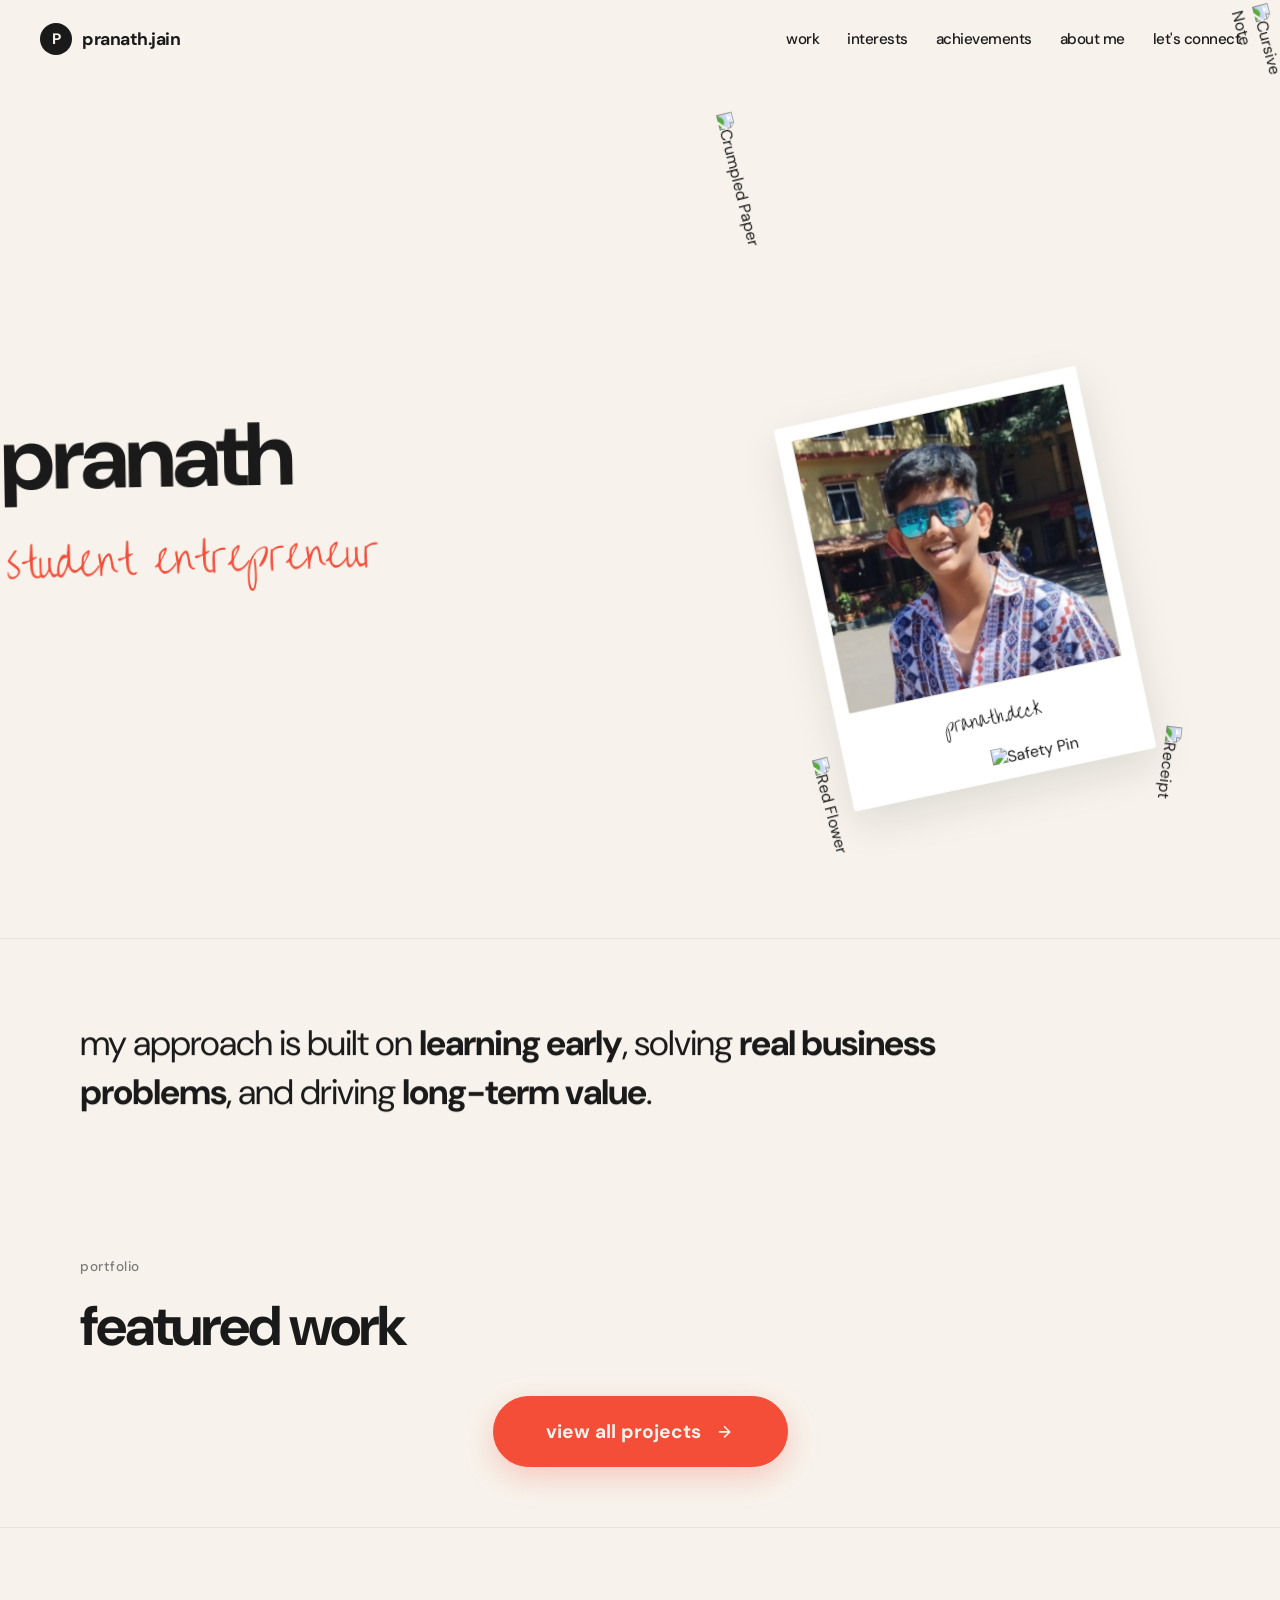
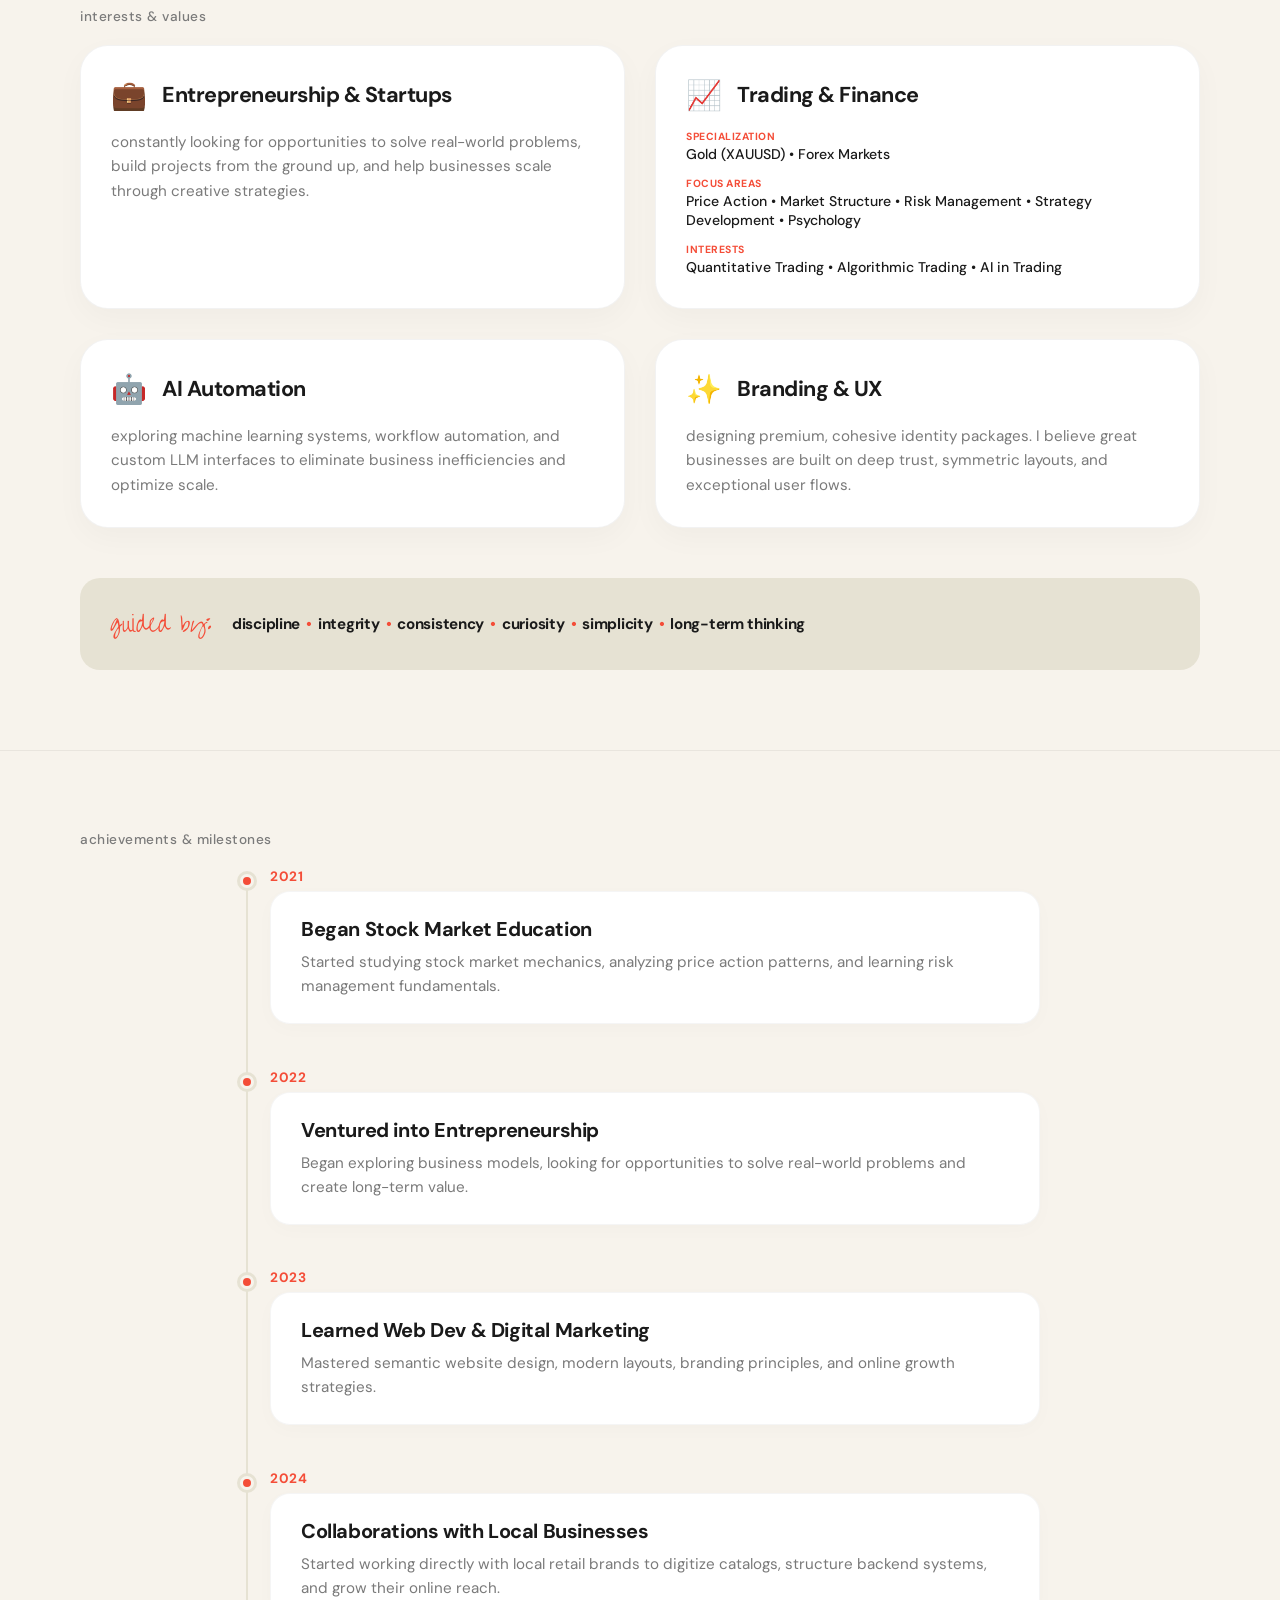
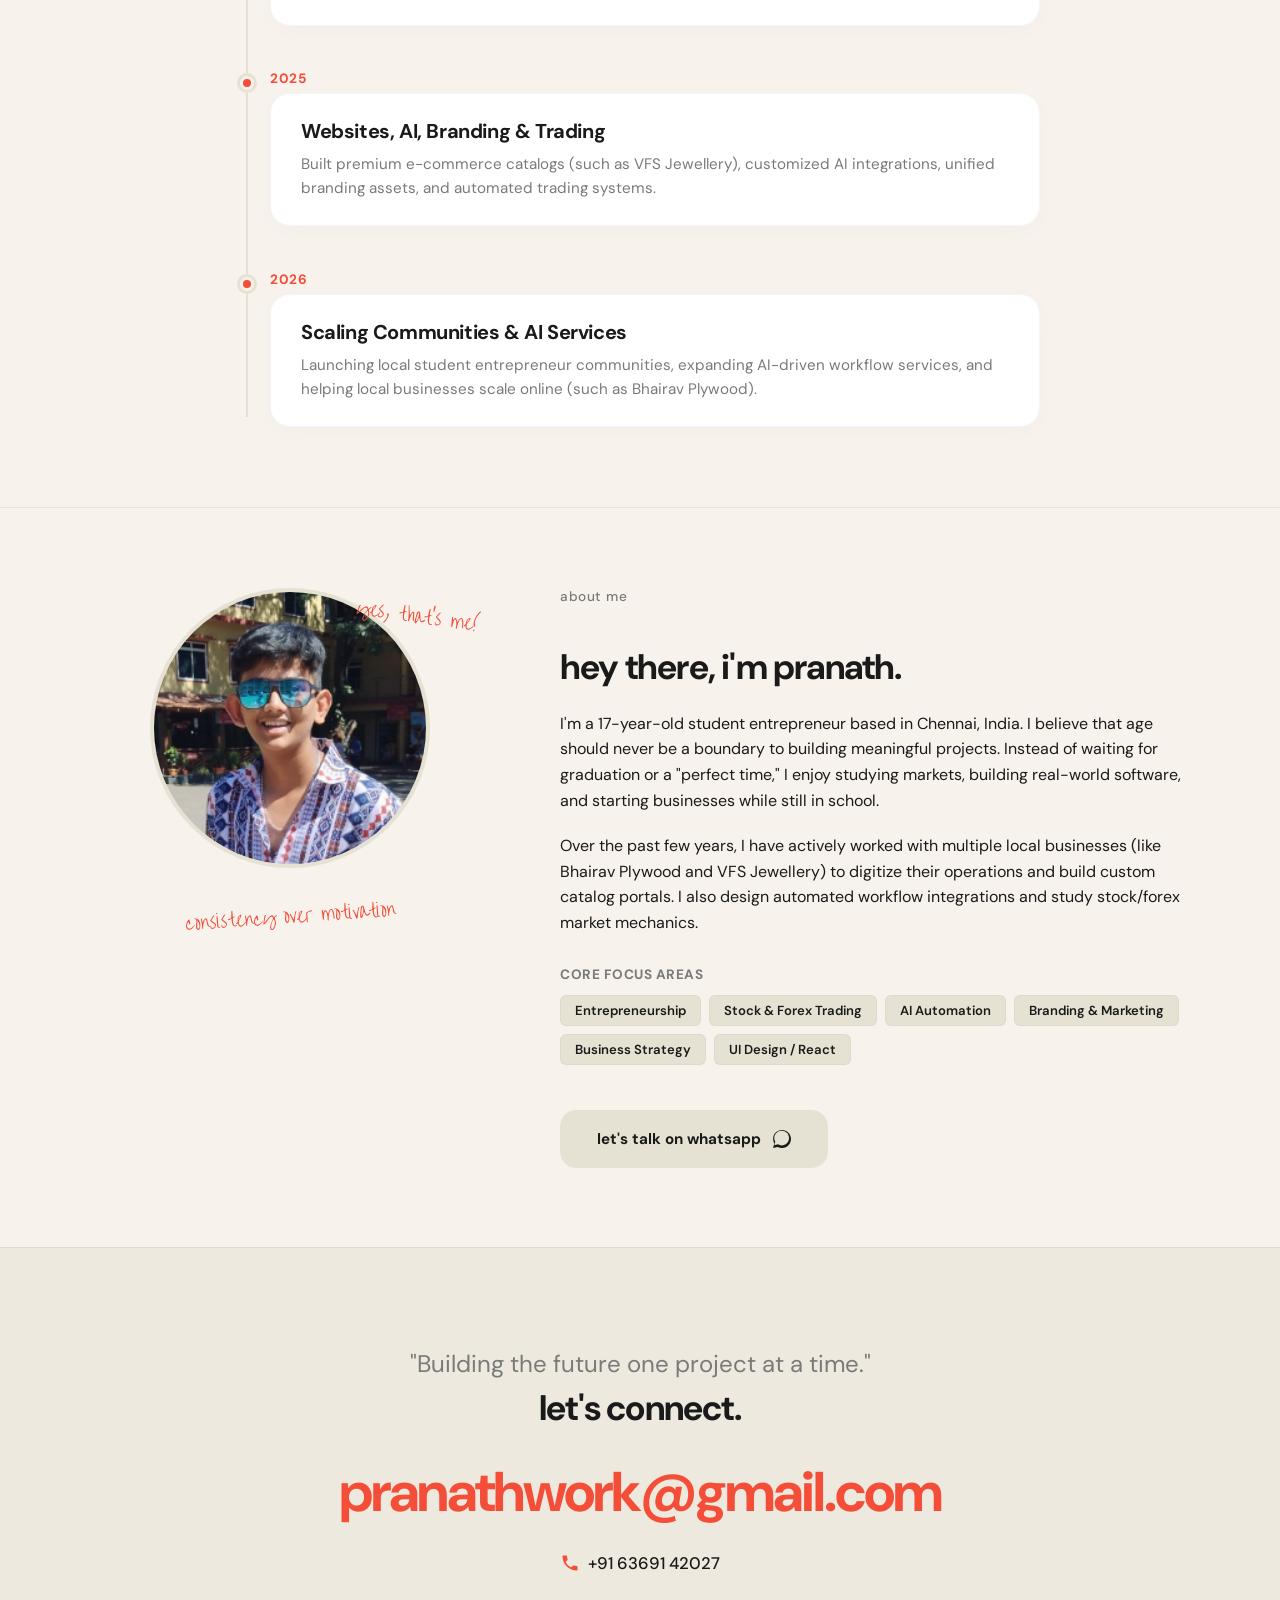
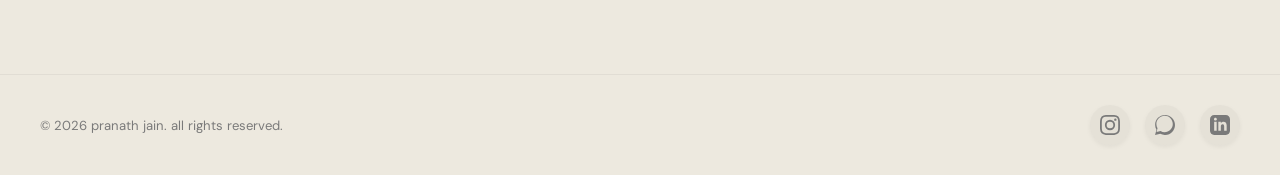
==== commit f5c2e956: "feat: integrate GSAP and ScrollTrigger animations" ====
--- a/index.html
+++ b/index.html
@@ -345,6 +345,10 @@
     </div>
   </footer>
 
+  <!-- GSAP Core & ScrollTrigger -->
+  <script src="https://cdnjs.cloudflare.com/ajax/libs/gsap/3.12.5/gsap.min.js"></script>
+  <script src="https://cdnjs.cloudflare.com/ajax/libs/gsap/3.12.5/ScrollTrigger.min.js"></script>
+
   <!-- Main JavaScript App Logic with Parallax Physics -->
   <script src="app.js?v=5"></script>
 </body>
--- a/style.css
+++ b/style.css
@@ -1250,7 +1250,6 @@
 .reveal-on-scroll {
   opacity: 0;
   transform: translateY(40px);
-  transition: opacity 1.2s cubic-bezier(0.16, 1, 0.3, 1), transform 1.2s cubic-bezier(0.16, 1, 0.3, 1);
   will-change: transform, opacity;
 }
 
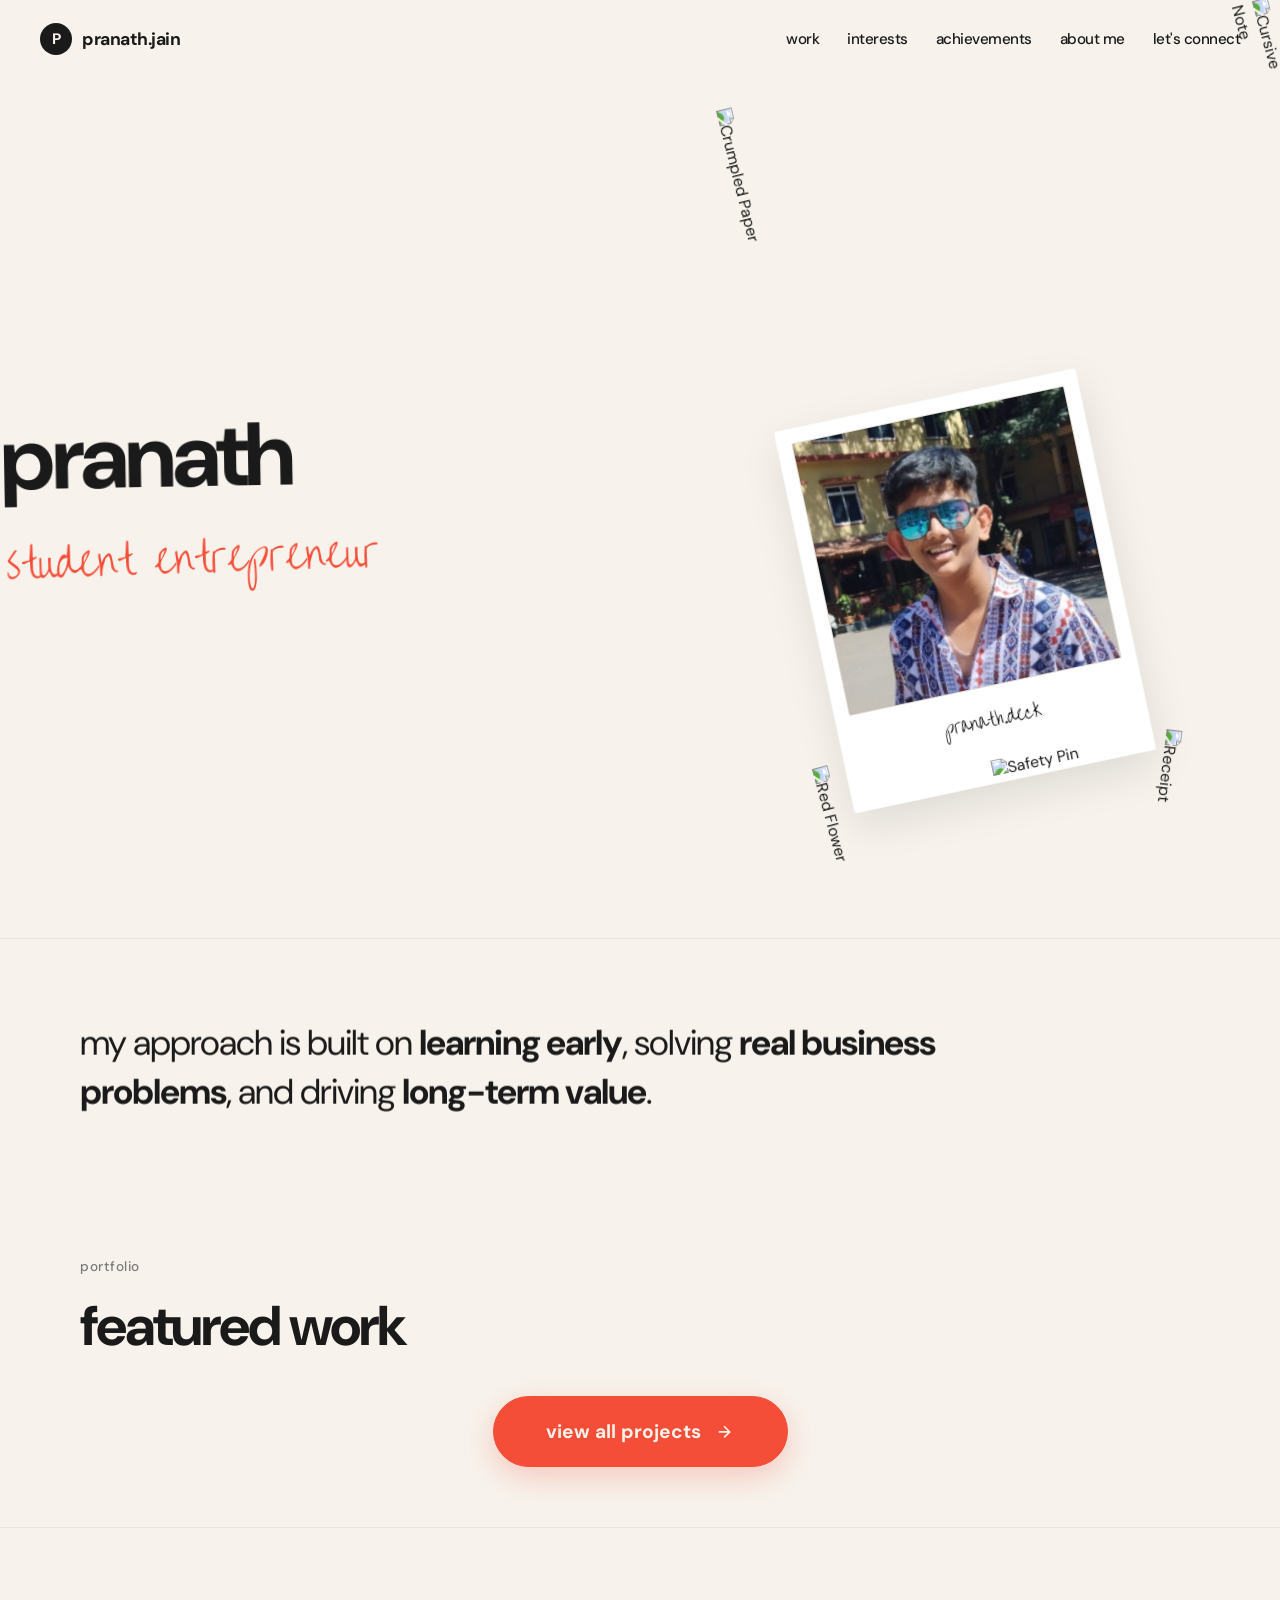
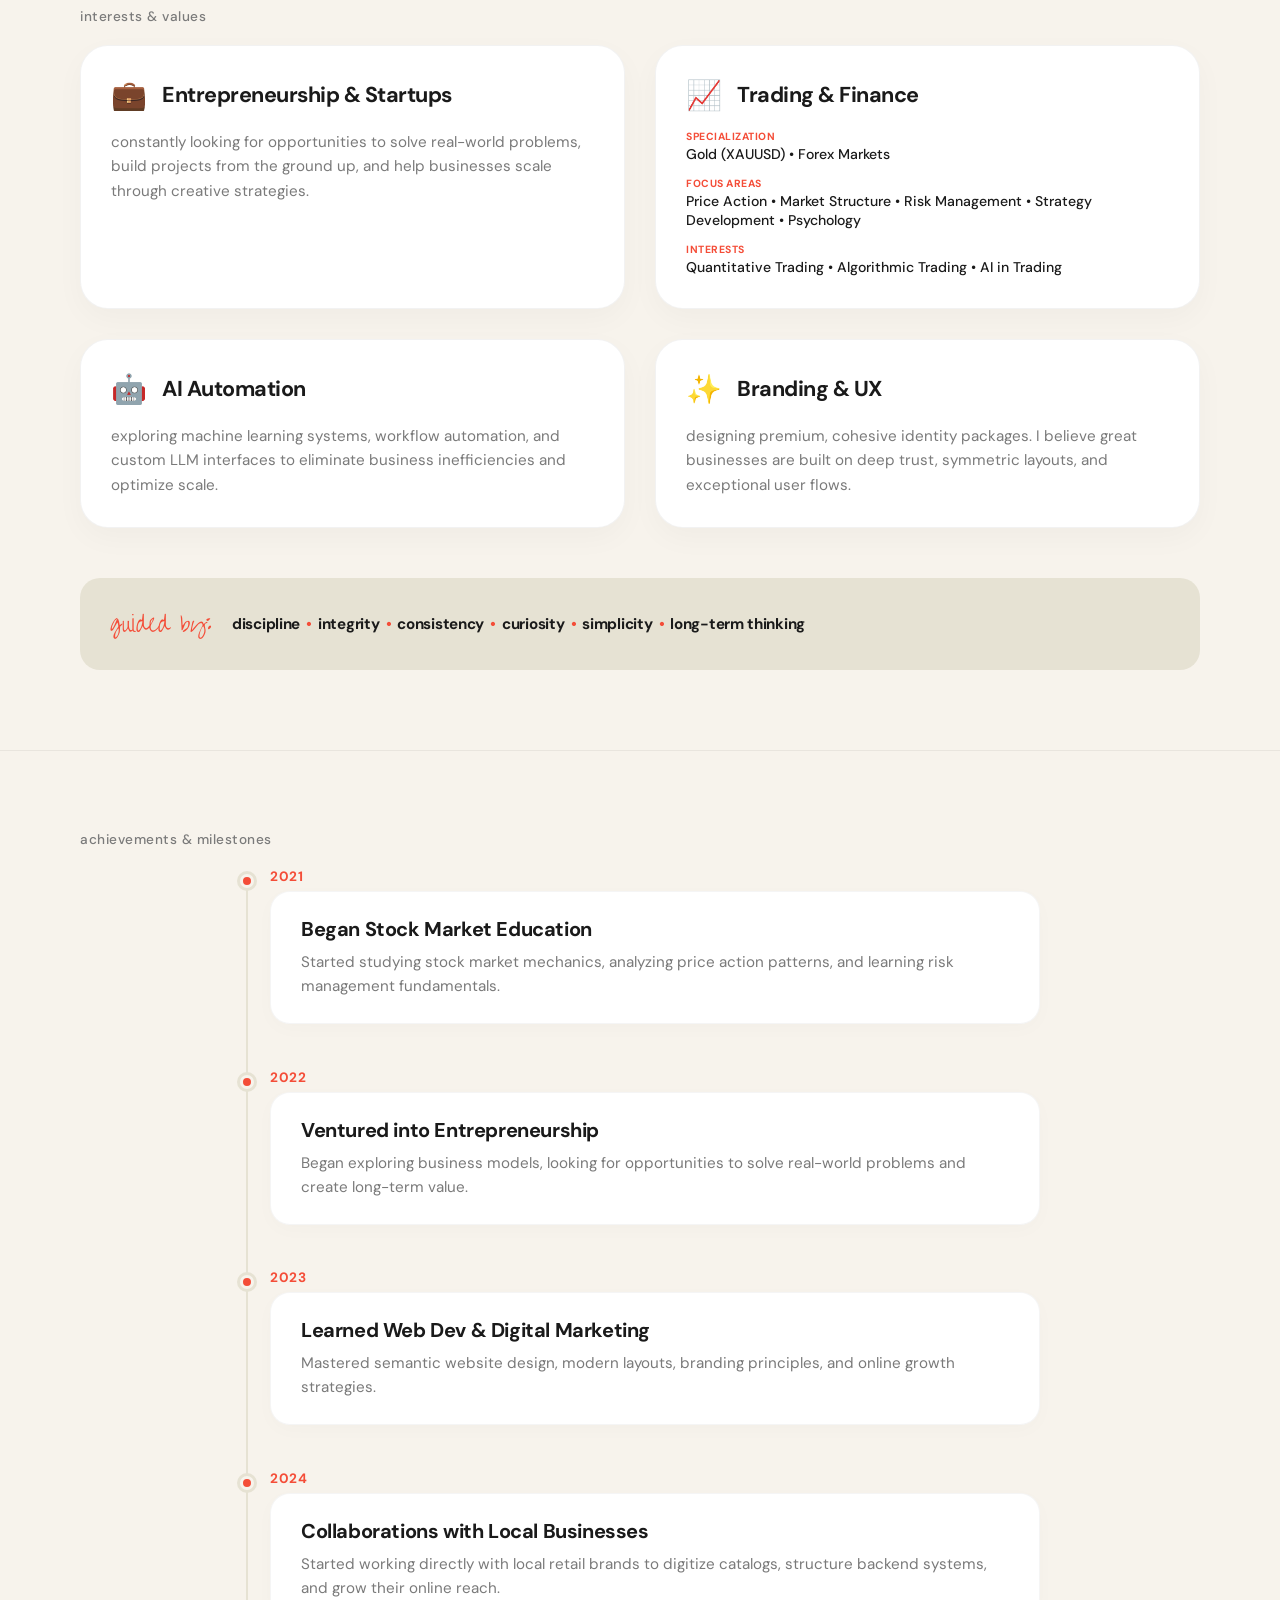
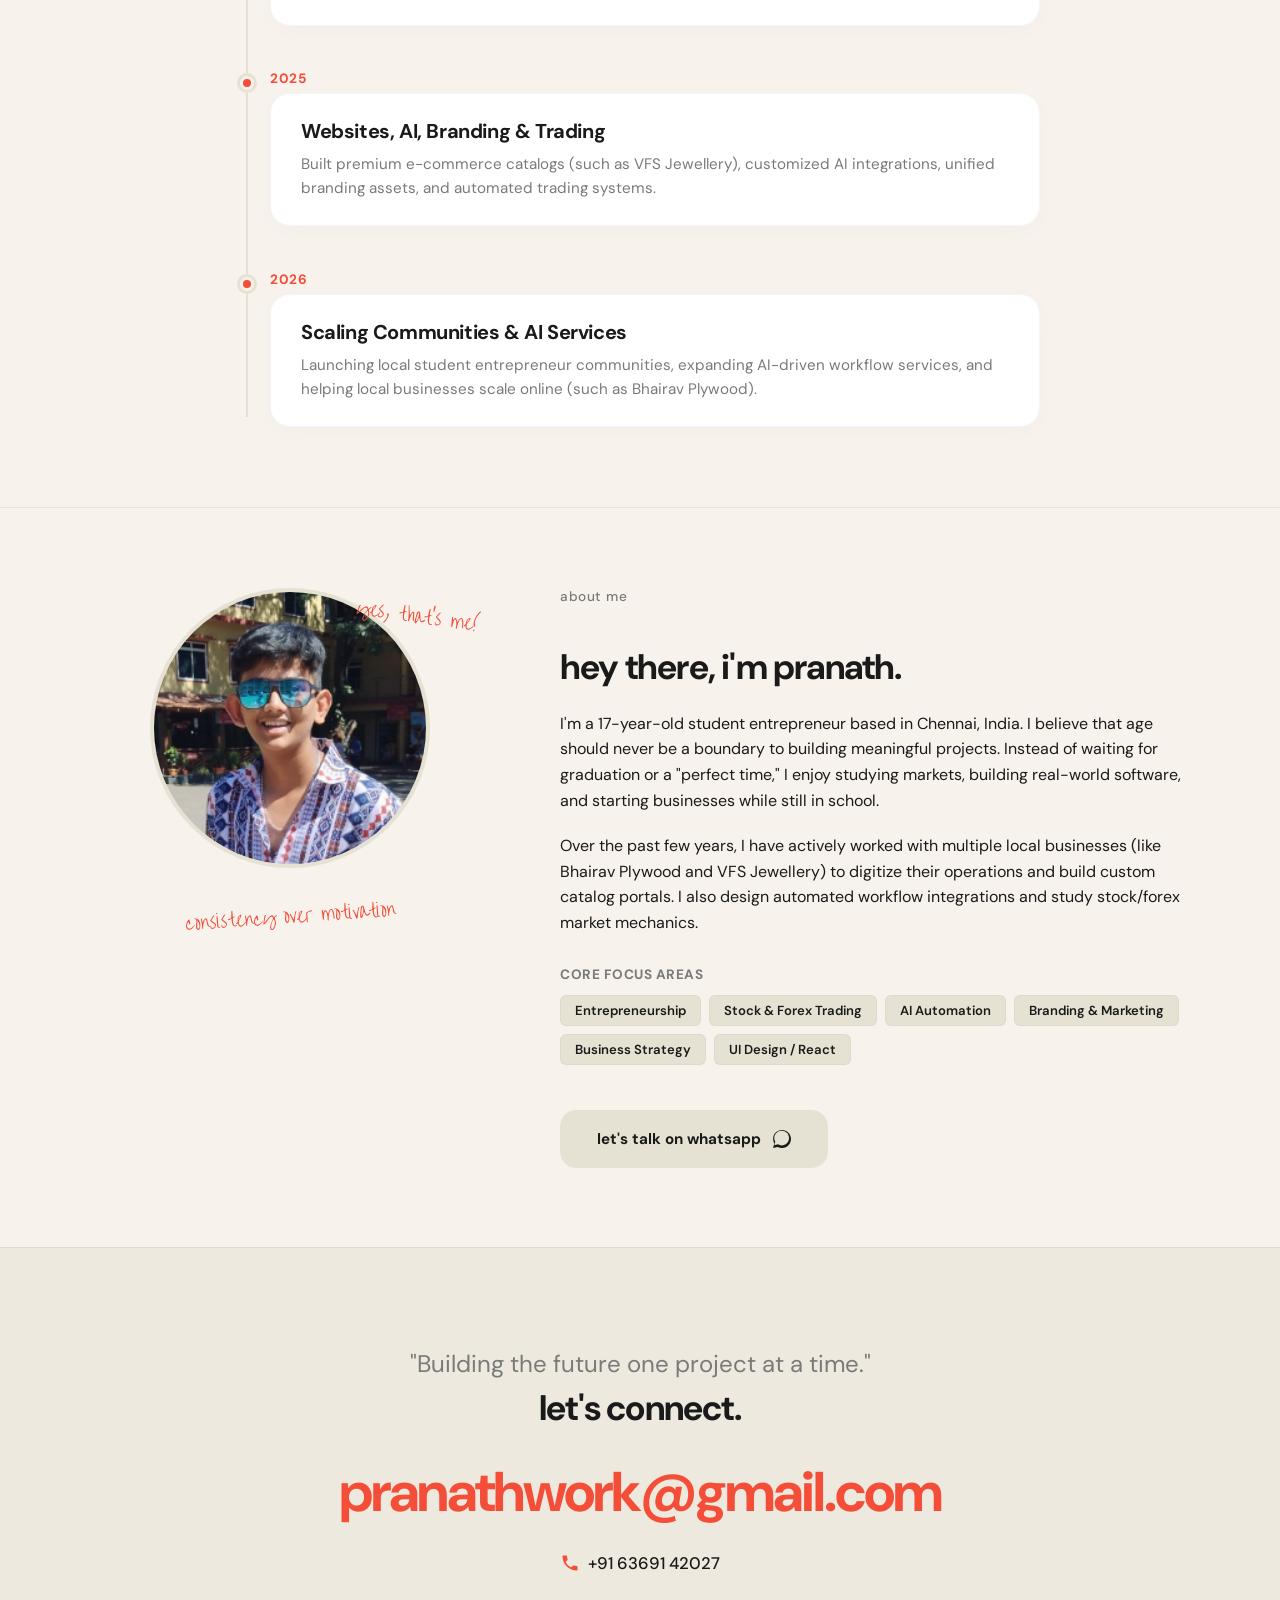
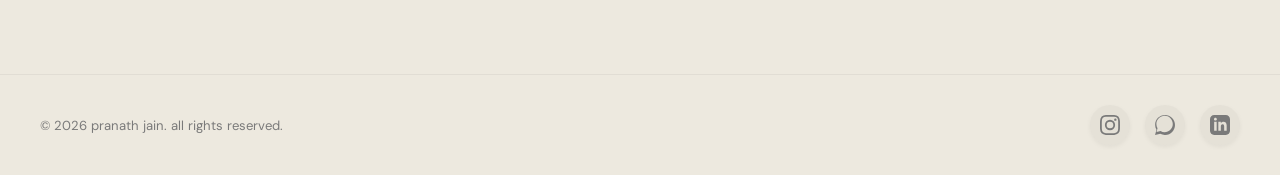
==== commit a864528b: "seo: configure canonical tags, sitemap.xml, robots.txt, and JSON-LD schema for pranathjain.online" ====
--- a/index.html
+++ b/index.html
@@ -3,7 +3,55 @@
 <head>
   <meta charset="utf-8">
   <meta name="viewport" content="width=device-width, initial-scale=1.0">
+  
+  <!-- Primary SEO Metadata -->
   <title>Pranath Jain — Student Entrepreneur & Trader</title>
+  <meta name="description" content="Pranath Jain is a 17-year-old student entrepreneur, stock & forex trader, and website developer based in Chennai, India. Discover his portfolio, projects, and trading strategies.">
+  <meta name="keywords" content="Pranath Jain, Pranath Jain Chennai, Pranath, Jain, Pranath Jain portfolio, Pranath Jain trader, student entrepreneur, website developer Chennai, gold trader XAUUSD, forex trading Price Action">
+  <meta name="author" content="Pranath Jain">
+  <link rel="canonical" href="https://www.pranathjain.online/">
+
+  <!-- Open Graph / Facebook -->
+  <meta property="og:type" content="website">
+  <meta property="og:url" content="https://www.pranathjain.online/">
+  <meta property="og:title" content="Pranath Jain — Student Entrepreneur & Trader">
+  <meta property="og:description" content="Pranath Jain is a 17-year-old student entrepreneur, stock & forex trader, and website developer based in Chennai, India. Discover his portfolio, projects, and trading strategies.">
+  <meta property="og:image" content="https://www.pranathjain.online/pranath_portrait.png">
+
+  <!-- Twitter -->
+  <meta property="twitter:card" content="summary_large_image">
+  <meta property="twitter:url" content="https://www.pranathjain.online/">
+  <meta property="twitter:title" content="Pranath Jain — Student Entrepreneur & Trader">
+  <meta property="twitter:description" content="Pranath Jain is a 17-year-old student entrepreneur, stock & forex trader, and website developer based in Chennai, India. Discover his portfolio, projects, and trading strategies.">
+  <meta property="twitter:image" content="https://www.pranathjain.online/pranath_portrait.png">
+
+  <!-- JSON-LD Structured Data for Search Engine Entity (Schema.org Person) -->
+  <script type="application/ld+json">
+  {
+    "@context": "https://schema.org",
+    "@type": "Person",
+    "name": "Pranath Jain",
+    "url": "https://www.pranathjain.online/",
+    "image": "https://www.pranathjain.online/pranath_portrait.png",
+    "sameAs": [
+      "https://instagram.com/finwithpranath",
+      "https://www.linkedin.com/in/pranath-jain-963299266/"
+    ],
+    "jobTitle": "Student Entrepreneur & Trader",
+    "knowsAbout": [
+      "Website Development",
+      "Stock & Forex Trading",
+      "Price Action Strategy",
+      "AI Automation Workflows",
+      "E-commerce Strategy"
+    ],
+    "address": {
+      "@type": "PostalAddress",
+      "addressLocality": "Chennai",
+      "addressCountry": "India"
+    }
+  }
+  </script>
   
   <!-- Fonts: DM Sans, Inter, Playfair Display, Over the Rainbow -->
   <link rel="preconnect" href="https://fonts.googleapis.com">
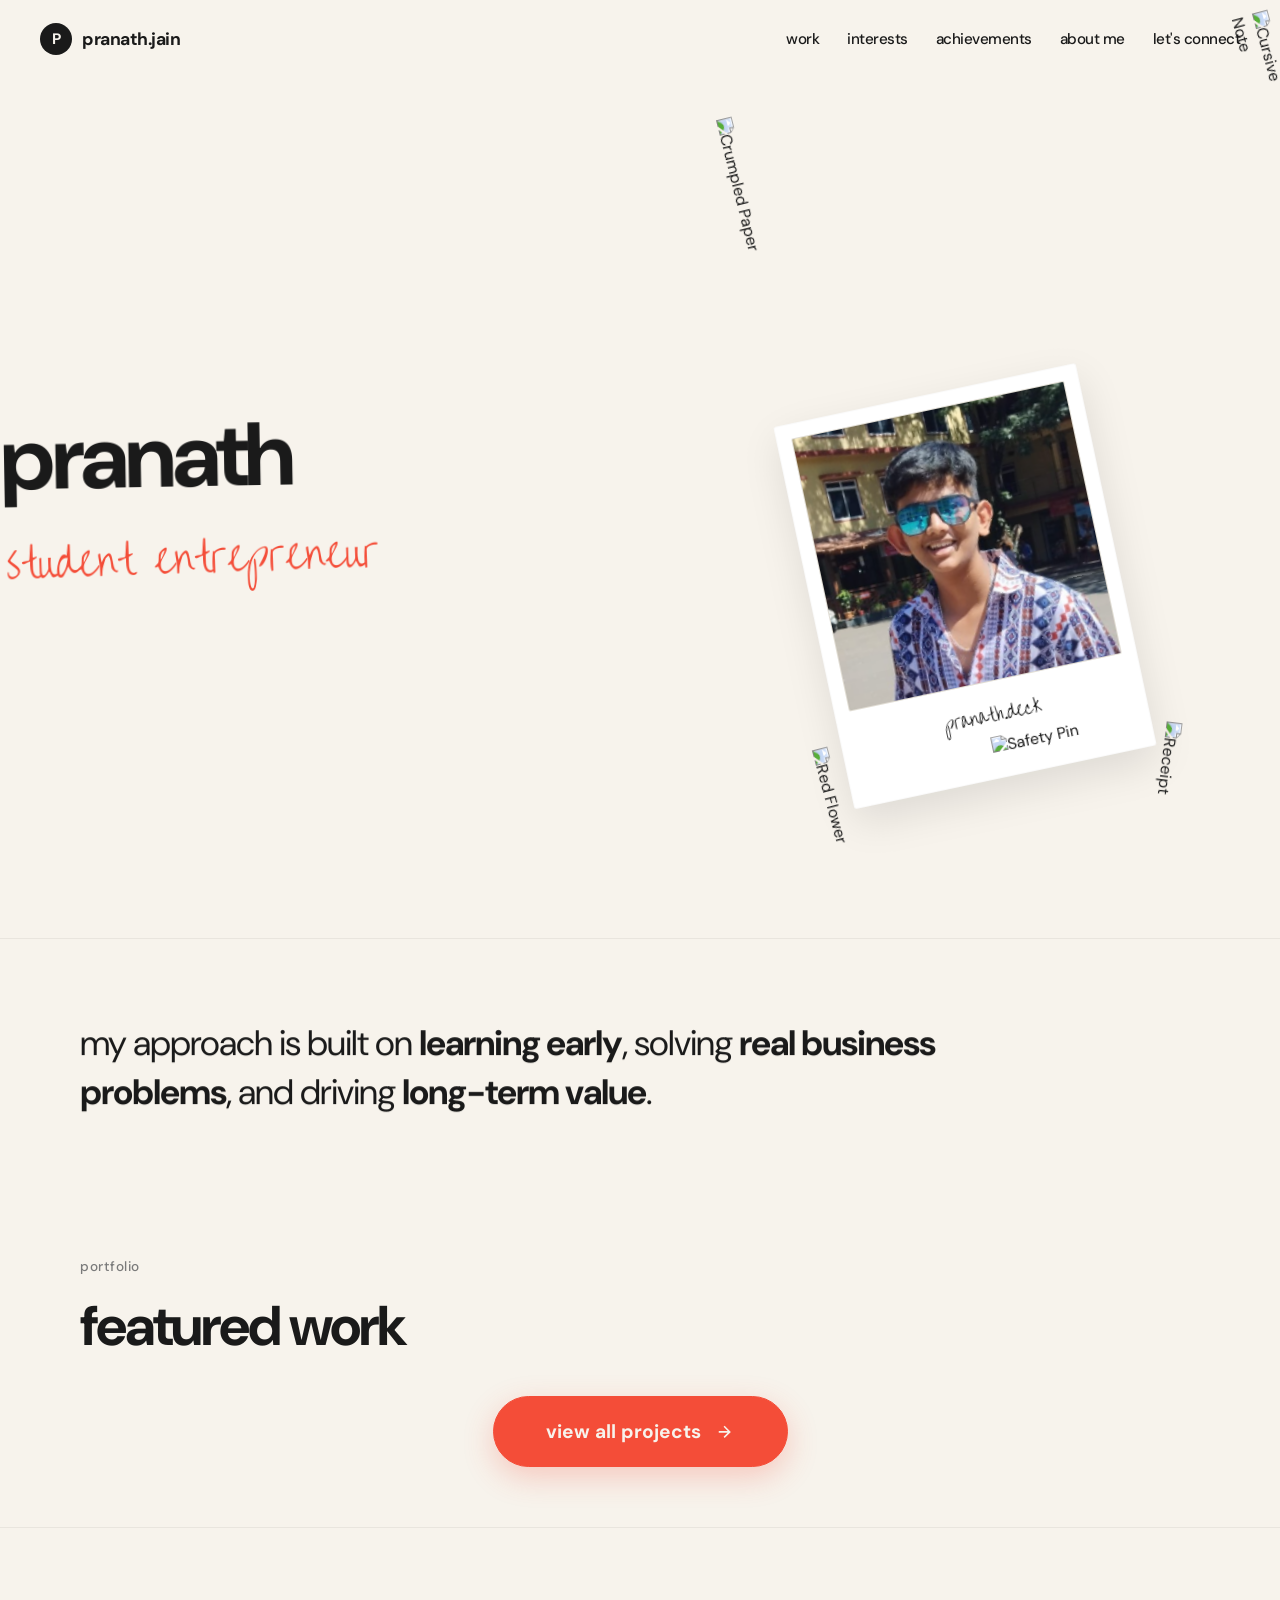
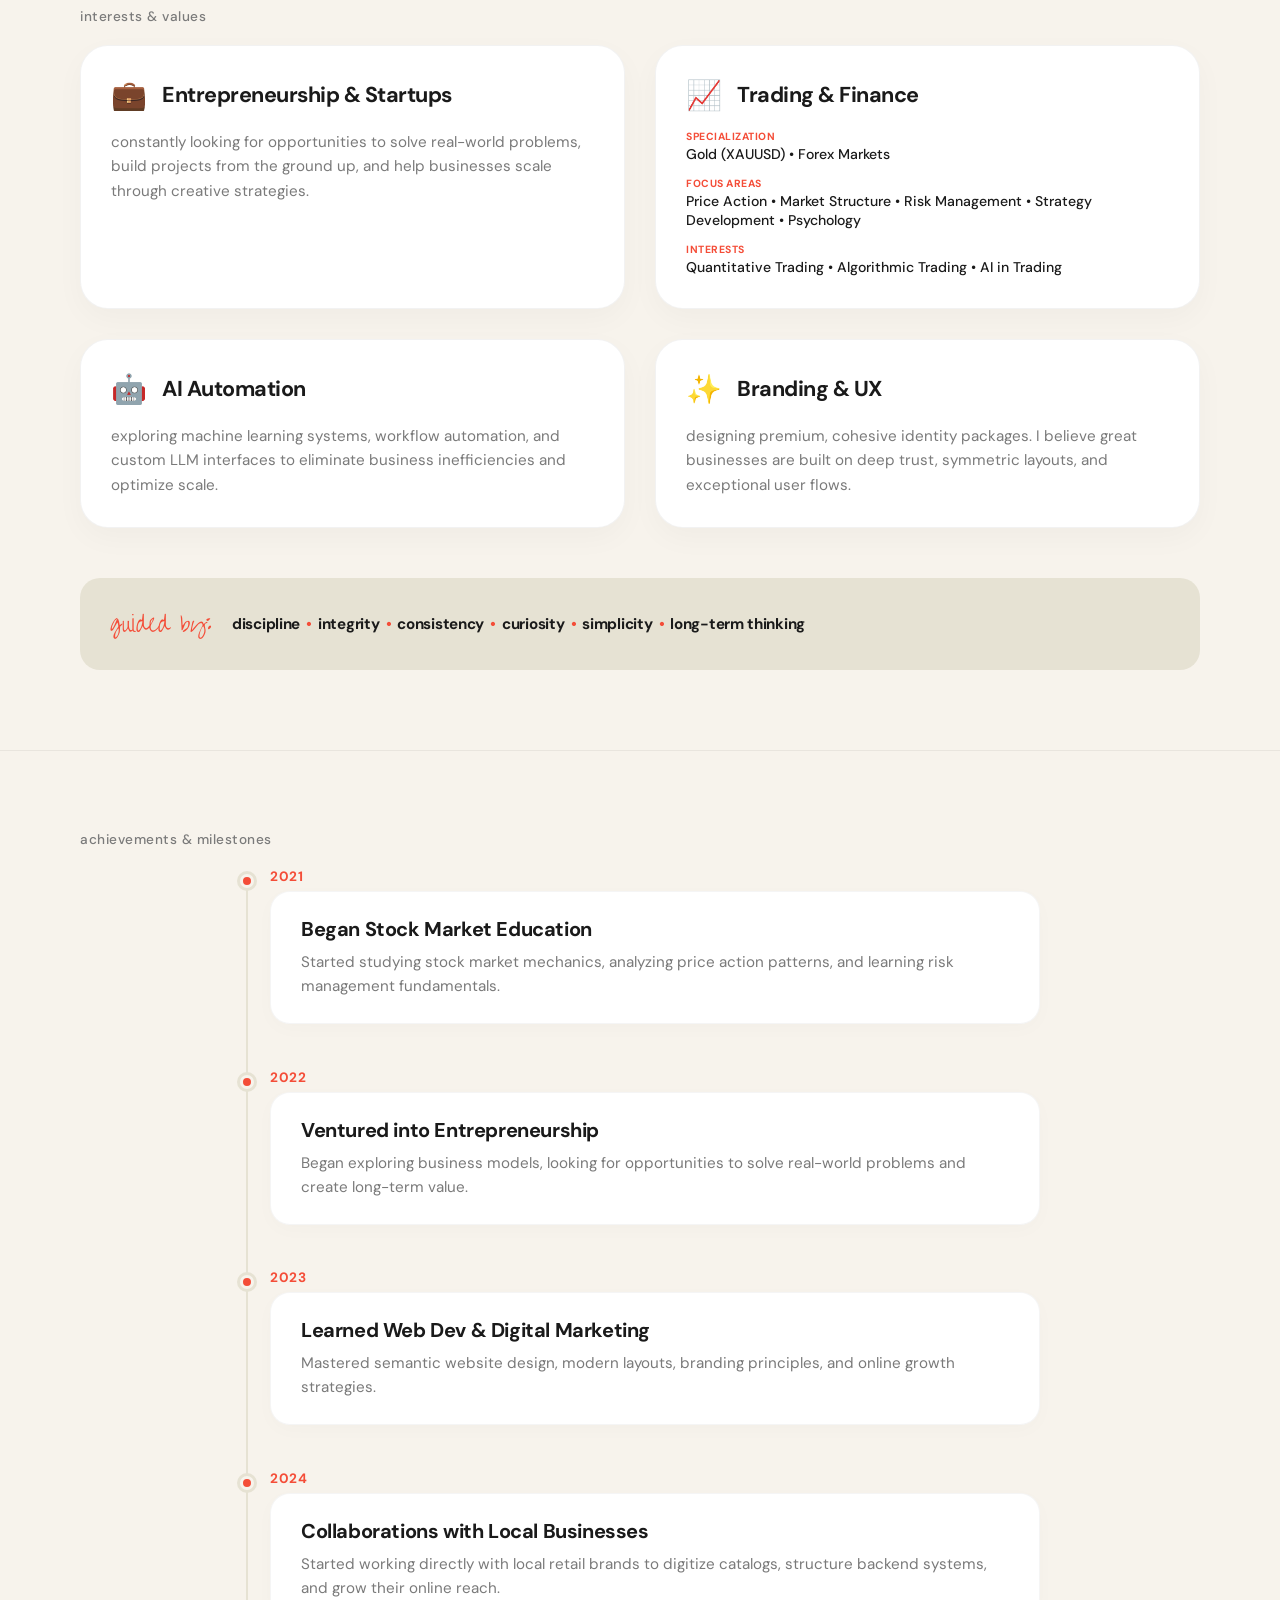
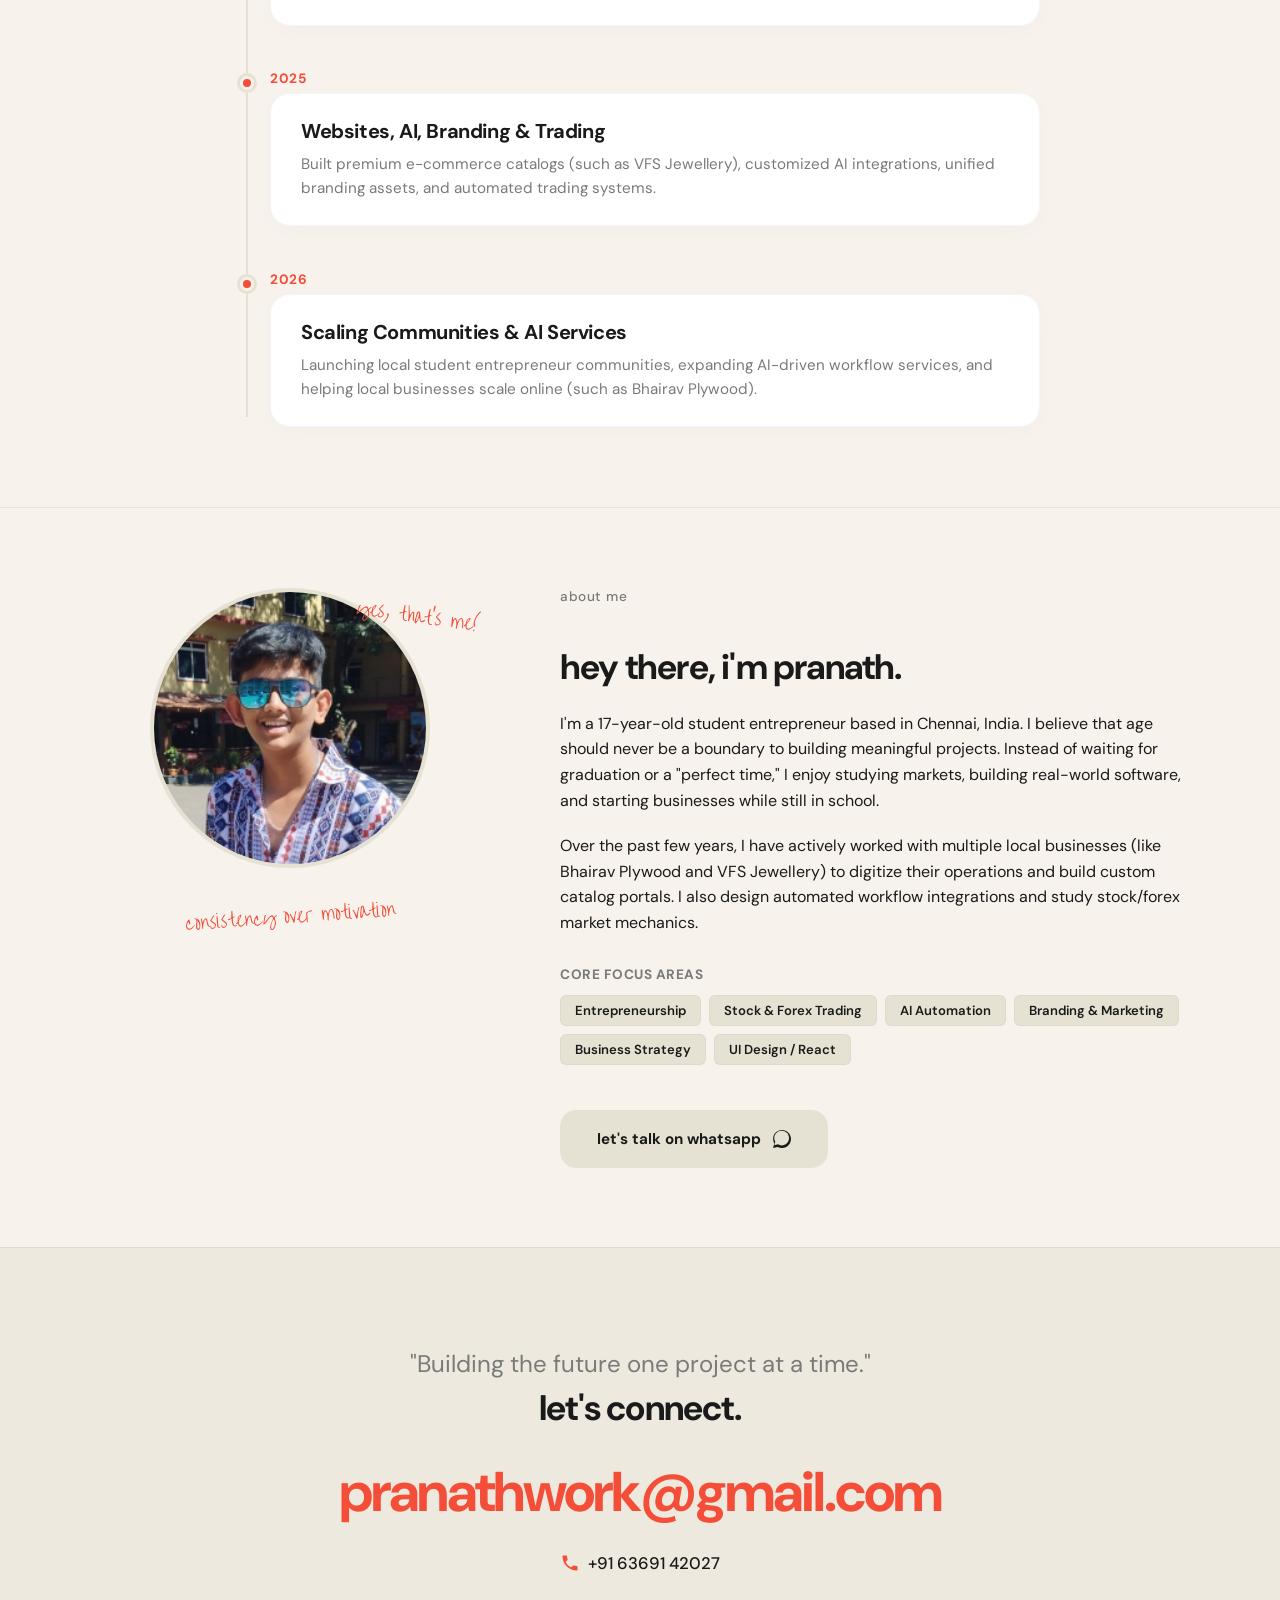
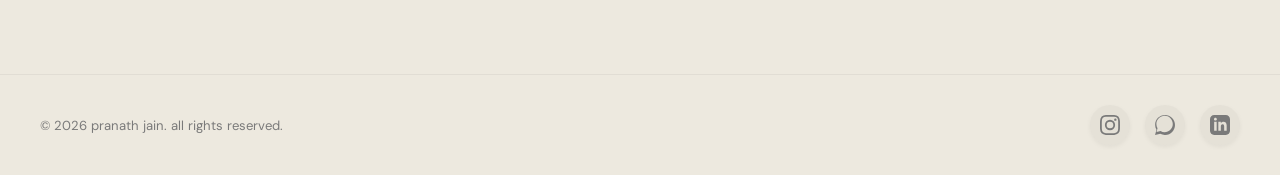
==== commit fcbb0957: "seo: change all canonical structures, sitemap.xml, and robots.txt to non-www pranathjain.online" ====
--- a/index.html
+++ b/index.html
@@ -9,21 +9,21 @@
   <meta name="description" content="Pranath Jain is a 17-year-old student entrepreneur, stock & forex trader, and website developer based in Chennai, India. Discover his portfolio, projects, and trading strategies.">
   <meta name="keywords" content="Pranath Jain, Pranath Jain Chennai, Pranath, Jain, Pranath Jain portfolio, Pranath Jain trader, student entrepreneur, website developer Chennai, gold trader XAUUSD, forex trading Price Action">
   <meta name="author" content="Pranath Jain">
-  <link rel="canonical" href="https://www.pranathjain.online/">
+  <link rel="canonical" href="https://pranathjain.online/">
 
   <!-- Open Graph / Facebook -->
   <meta property="og:type" content="website">
-  <meta property="og:url" content="https://www.pranathjain.online/">
+  <meta property="og:url" content="https://pranathjain.online/">
   <meta property="og:title" content="Pranath Jain — Student Entrepreneur & Trader">
   <meta property="og:description" content="Pranath Jain is a 17-year-old student entrepreneur, stock & forex trader, and website developer based in Chennai, India. Discover his portfolio, projects, and trading strategies.">
-  <meta property="og:image" content="https://www.pranathjain.online/pranath_portrait.png">
+  <meta property="og:image" content="https://pranathjain.online/pranath_portrait.png">
 
   <!-- Twitter -->
   <meta property="twitter:card" content="summary_large_image">
-  <meta property="twitter:url" content="https://www.pranathjain.online/">
+  <meta property="twitter:url" content="https://pranathjain.online/">
   <meta property="twitter:title" content="Pranath Jain — Student Entrepreneur & Trader">
   <meta property="twitter:description" content="Pranath Jain is a 17-year-old student entrepreneur, stock & forex trader, and website developer based in Chennai, India. Discover his portfolio, projects, and trading strategies.">
-  <meta property="twitter:image" content="https://www.pranathjain.online/pranath_portrait.png">
+  <meta property="twitter:image" content="https://pranathjain.online/pranath_portrait.png">
 
   <!-- JSON-LD Structured Data for Search Engine Entity (Schema.org Person) -->
   <script type="application/ld+json">
@@ -31,8 +31,8 @@
     "@context": "https://schema.org",
     "@type": "Person",
     "name": "Pranath Jain",
-    "url": "https://www.pranathjain.online/",
-    "image": "https://www.pranathjain.online/pranath_portrait.png",
+    "url": "https://pranathjain.online/",
+    "image": "https://pranathjain.online/pranath_portrait.png",
     "sameAs": [
       "https://instagram.com/finwithpranath",
       "https://www.linkedin.com/in/pranath-jain-963299266/"
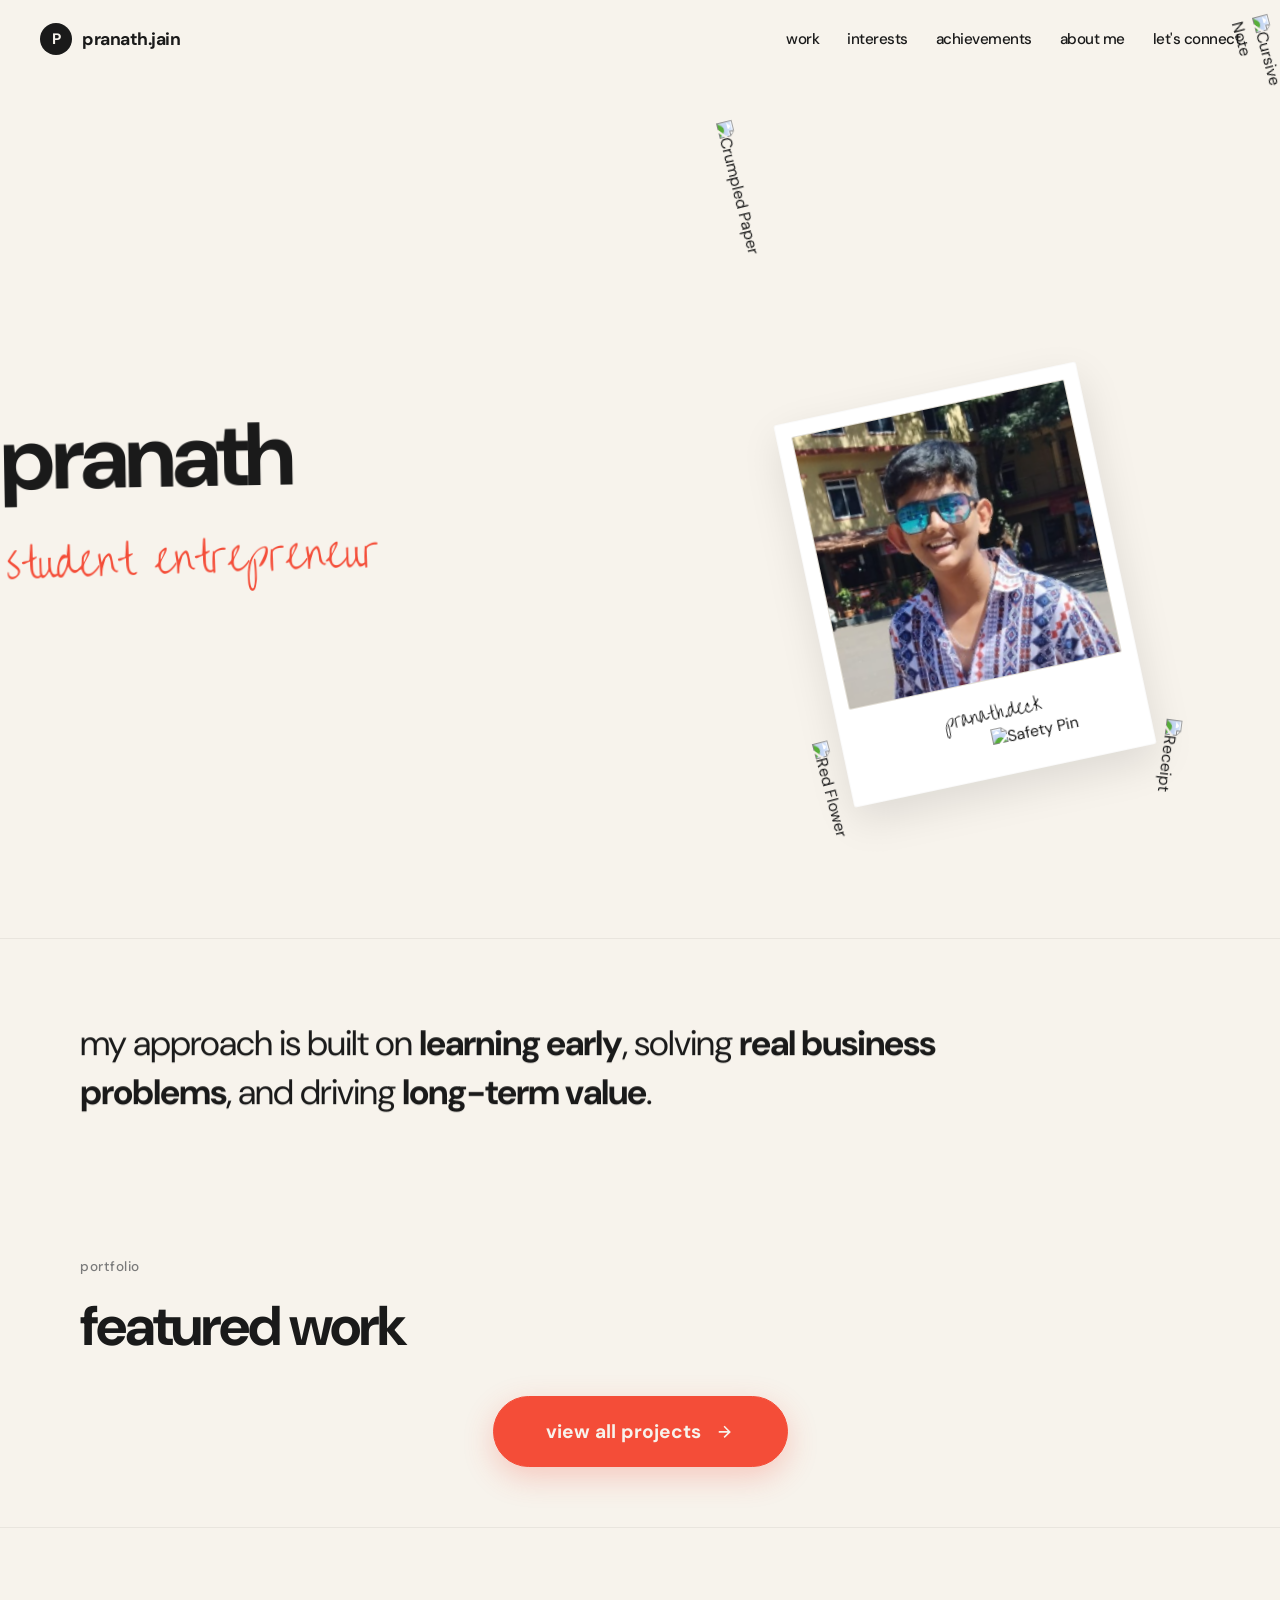
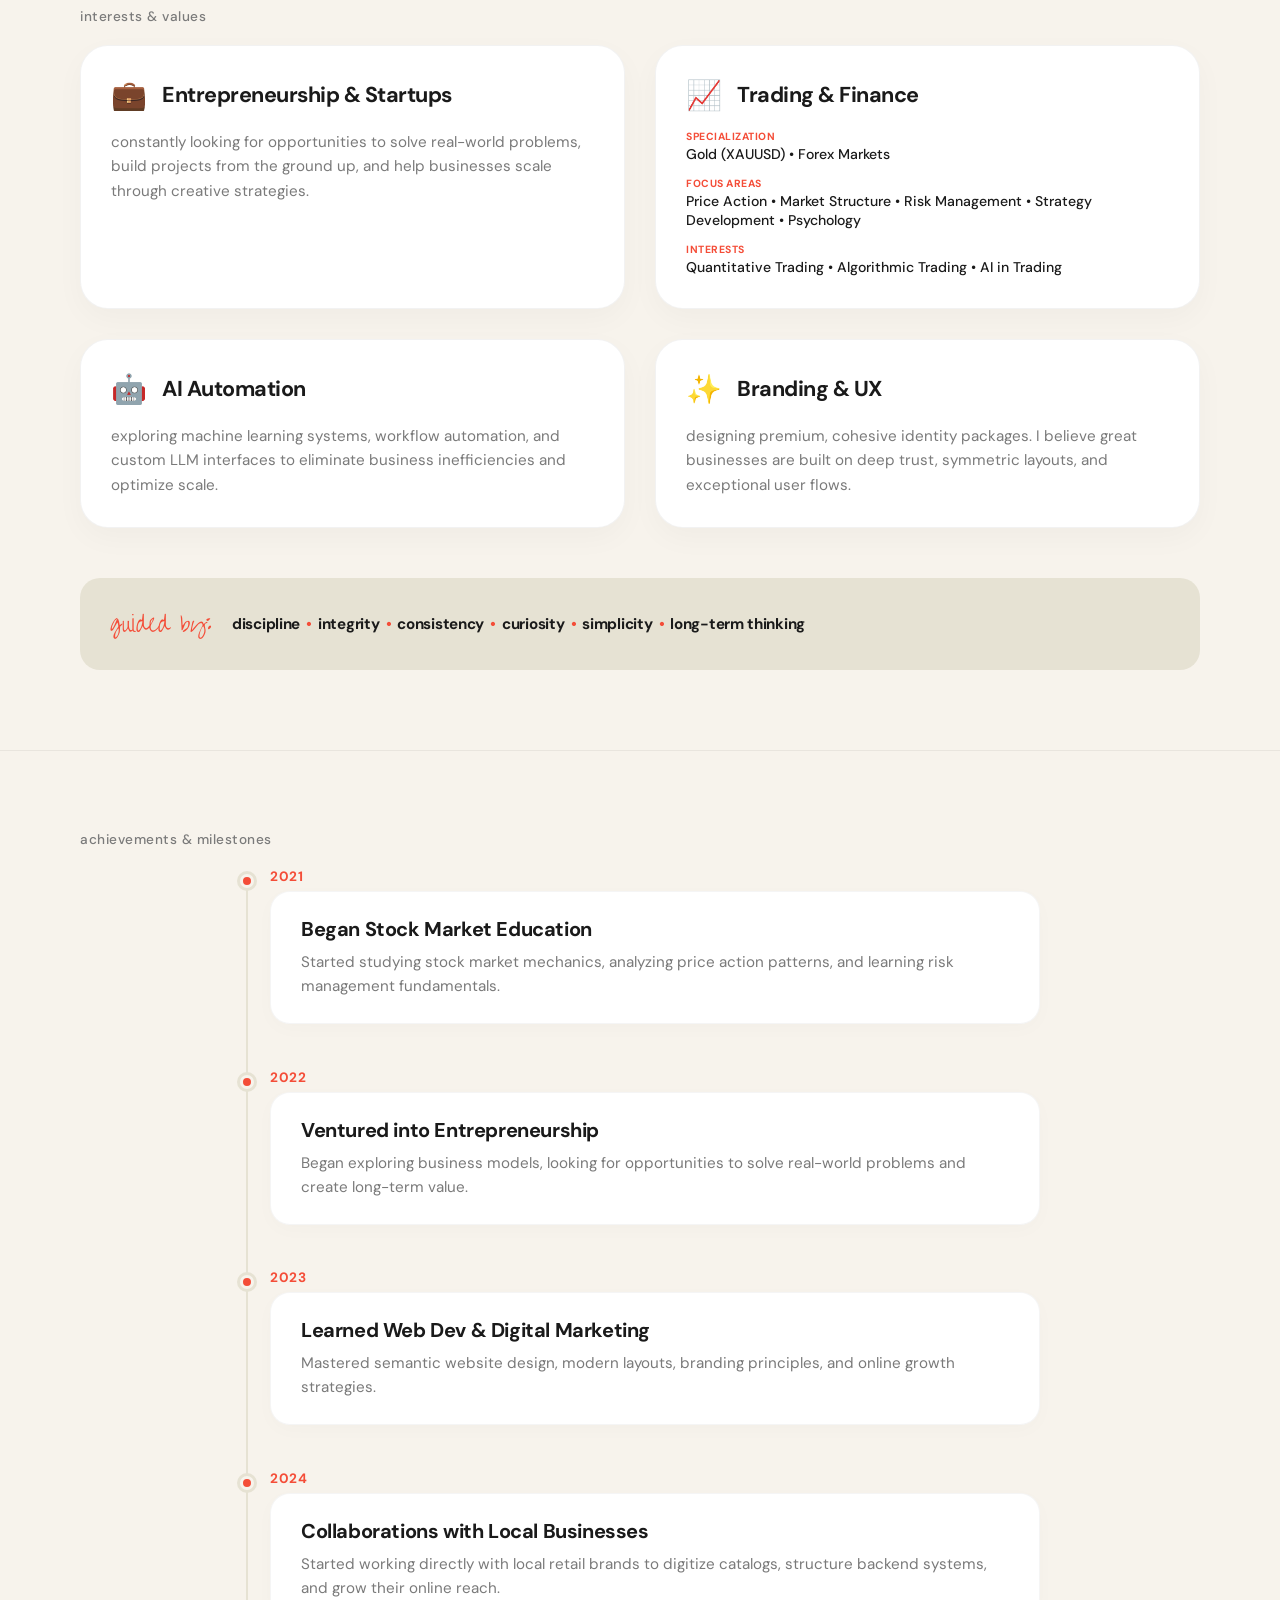
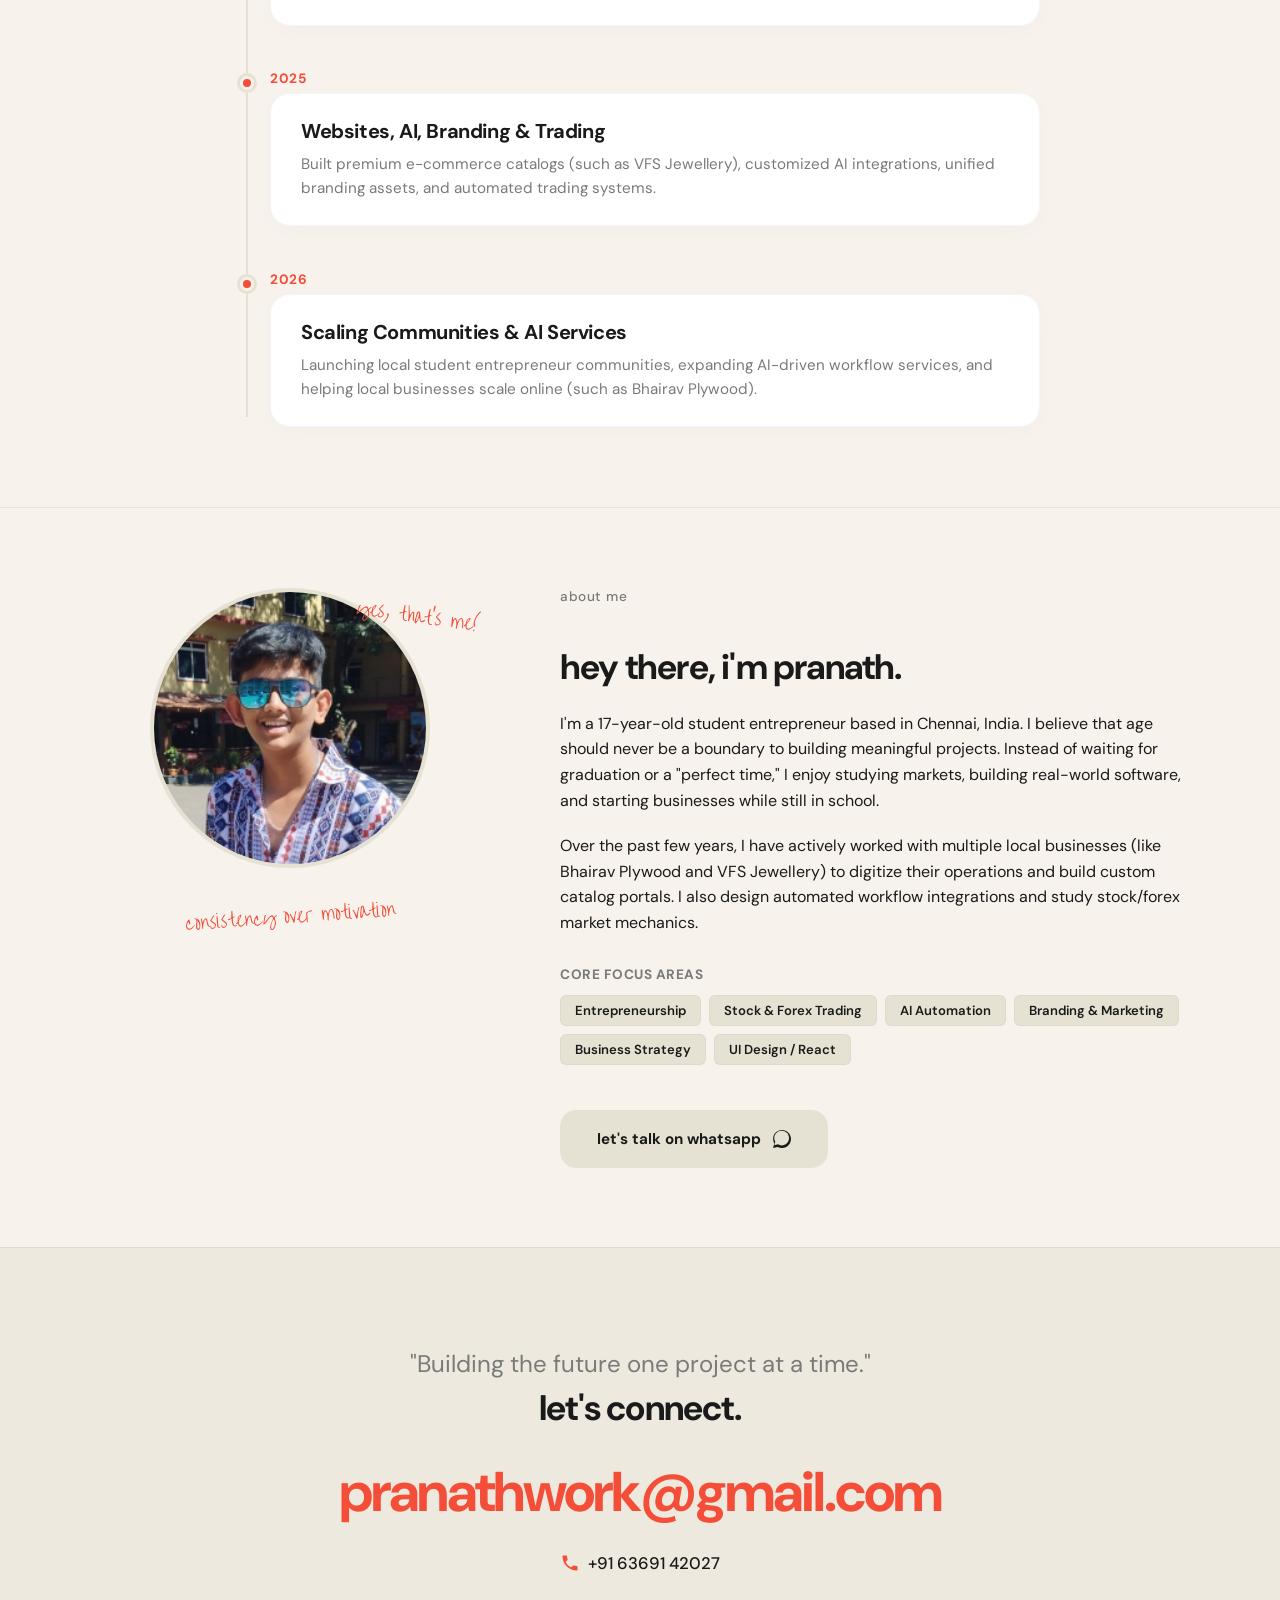
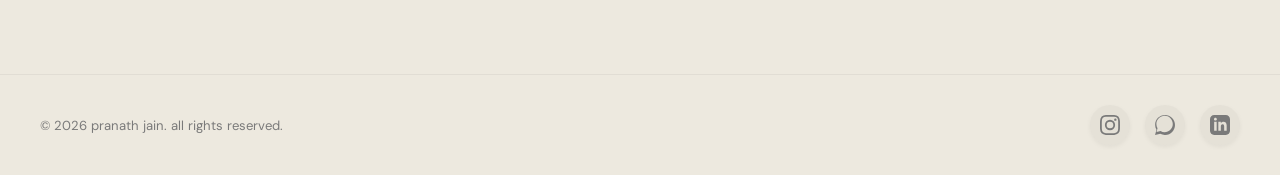
==== commit 02b907c0: "seo: restore all canonical configurations, sitemap, and robots.txt to www.pranathjain.online" ====
--- a/index.html
+++ b/index.html
@@ -9,21 +9,21 @@
   <meta name="description" content="Pranath Jain is a 17-year-old student entrepreneur, stock & forex trader, and website developer based in Chennai, India. Discover his portfolio, projects, and trading strategies.">
   <meta name="keywords" content="Pranath Jain, Pranath Jain Chennai, Pranath, Jain, Pranath Jain portfolio, Pranath Jain trader, student entrepreneur, website developer Chennai, gold trader XAUUSD, forex trading Price Action">
   <meta name="author" content="Pranath Jain">
-  <link rel="canonical" href="https://pranathjain.online/">
+  <link rel="canonical" href="https://www.pranathjain.online/">
 
   <!-- Open Graph / Facebook -->
   <meta property="og:type" content="website">
-  <meta property="og:url" content="https://pranathjain.online/">
+  <meta property="og:url" content="https://www.pranathjain.online/">
   <meta property="og:title" content="Pranath Jain — Student Entrepreneur & Trader">
   <meta property="og:description" content="Pranath Jain is a 17-year-old student entrepreneur, stock & forex trader, and website developer based in Chennai, India. Discover his portfolio, projects, and trading strategies.">
-  <meta property="og:image" content="https://pranathjain.online/pranath_portrait.png">
+  <meta property="og:image" content="https://www.pranathjain.online/pranath_portrait.png">
 
   <!-- Twitter -->
   <meta property="twitter:card" content="summary_large_image">
-  <meta property="twitter:url" content="https://pranathjain.online/">
+  <meta property="twitter:url" content="https://www.pranathjain.online/">
   <meta property="twitter:title" content="Pranath Jain — Student Entrepreneur & Trader">
   <meta property="twitter:description" content="Pranath Jain is a 17-year-old student entrepreneur, stock & forex trader, and website developer based in Chennai, India. Discover his portfolio, projects, and trading strategies.">
-  <meta property="twitter:image" content="https://pranathjain.online/pranath_portrait.png">
+  <meta property="twitter:image" content="https://www.pranathjain.online/pranath_portrait.png">
 
   <!-- JSON-LD Structured Data for Search Engine Entity (Schema.org Person) -->
   <script type="application/ld+json">
@@ -31,8 +31,8 @@
     "@context": "https://schema.org",
     "@type": "Person",
     "name": "Pranath Jain",
-    "url": "https://pranathjain.online/",
-    "image": "https://pranathjain.online/pranath_portrait.png",
+    "url": "https://www.pranathjain.online/",
+    "image": "https://www.pranathjain.online/pranath_portrait.png",
     "sameAs": [
       "https://instagram.com/finwithpranath",
       "https://www.linkedin.com/in/pranath-jain-963299266/"
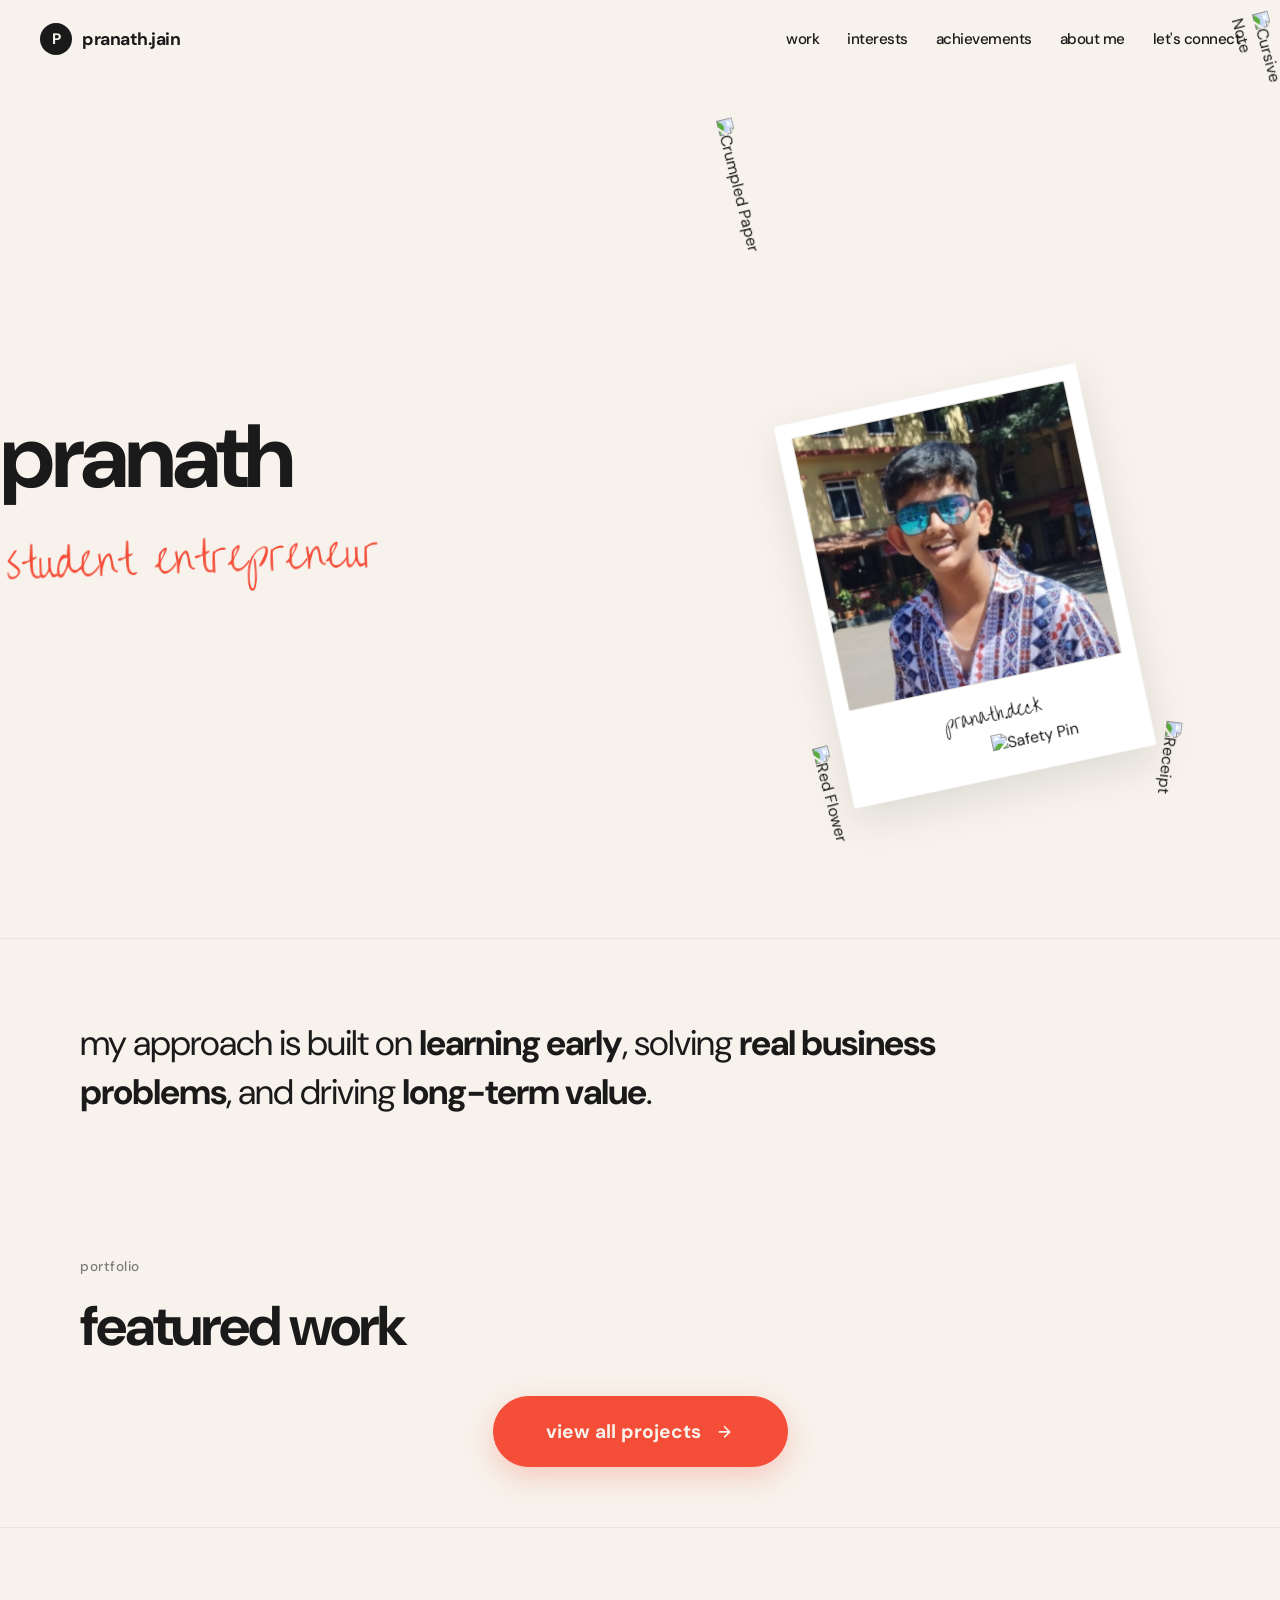
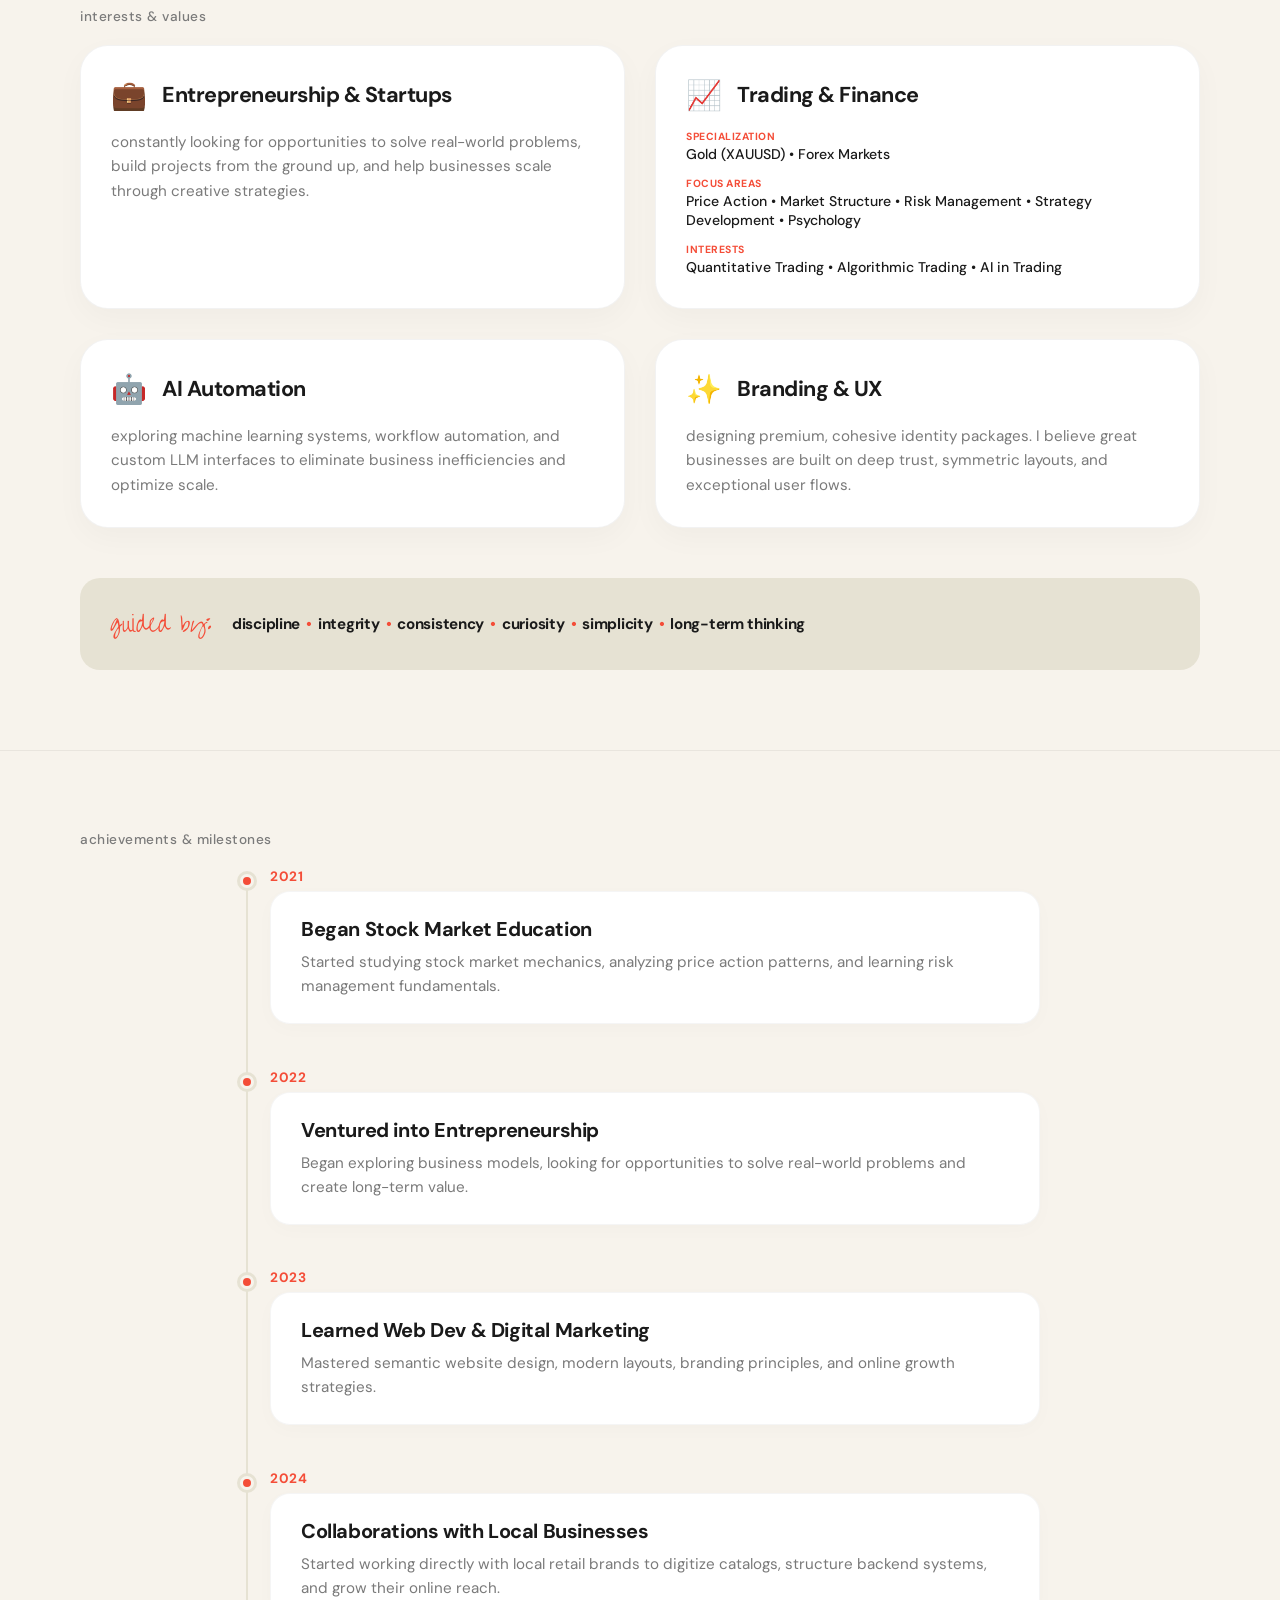
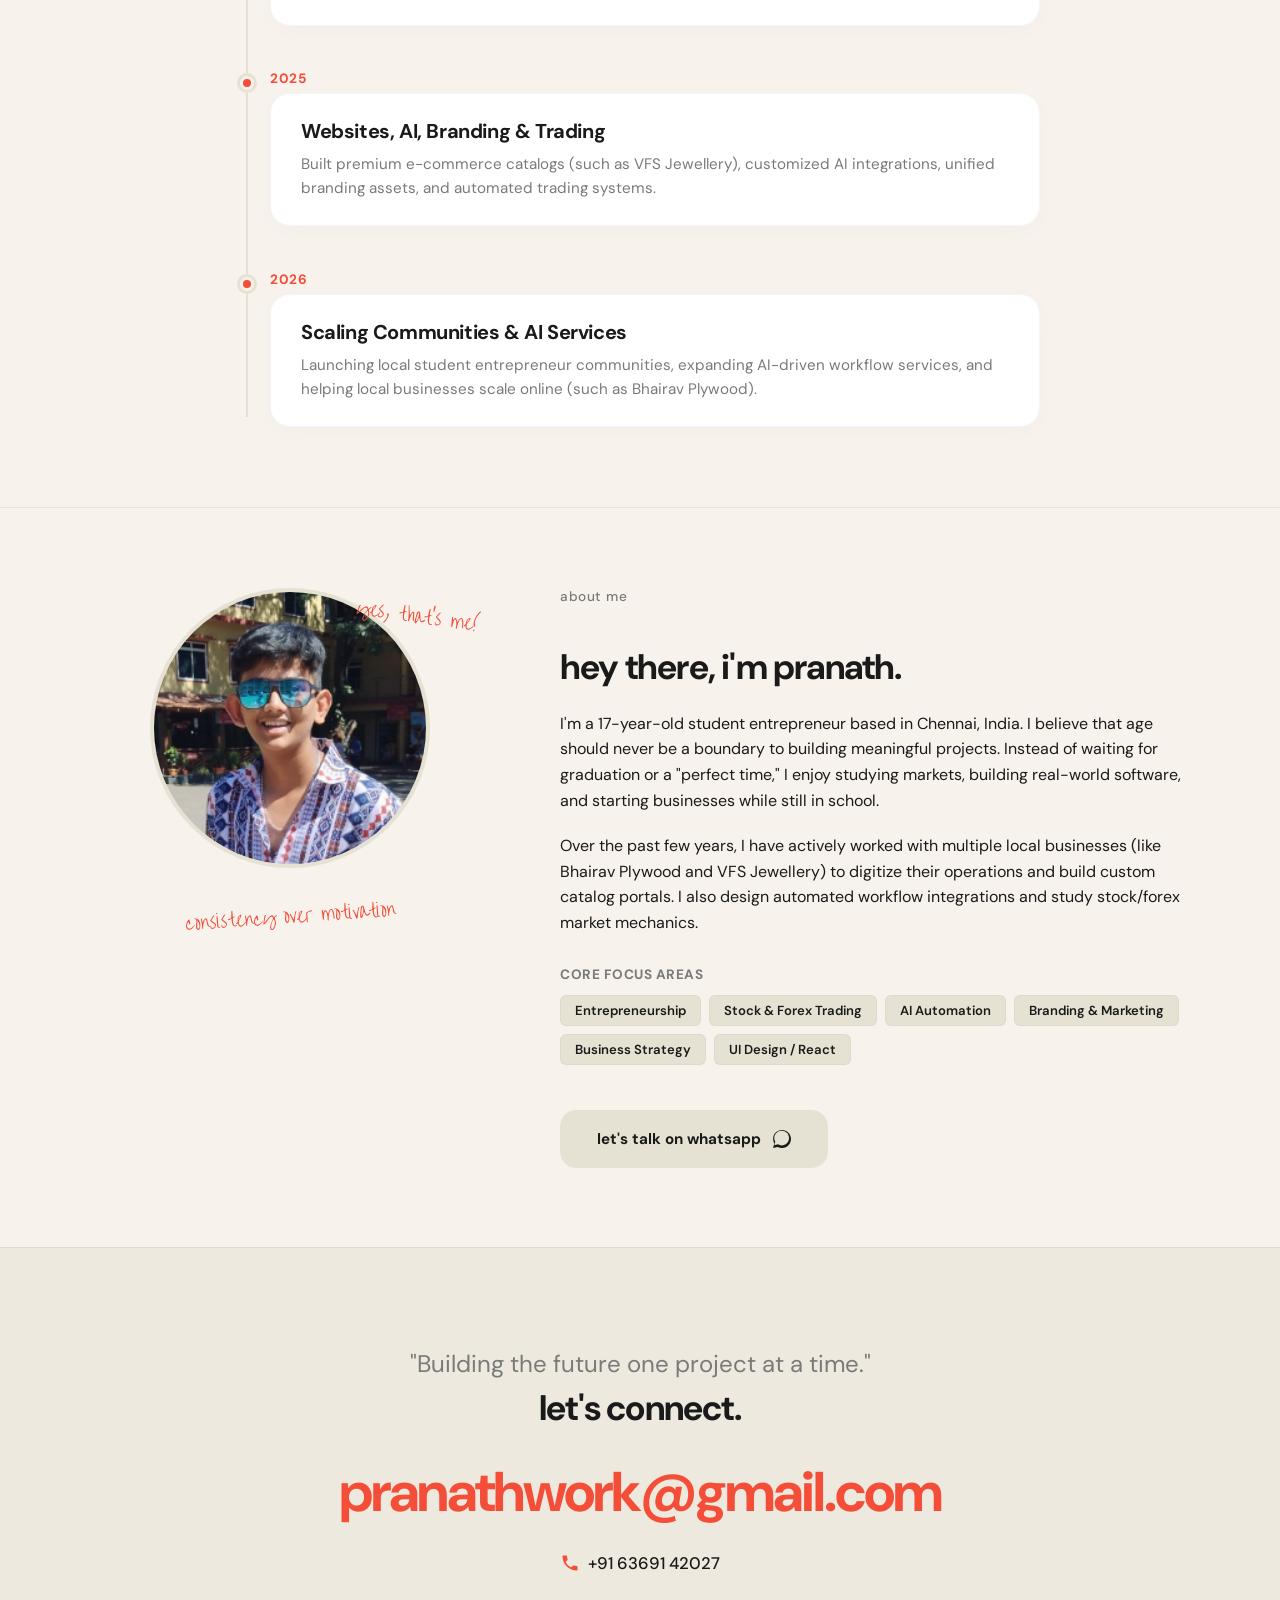
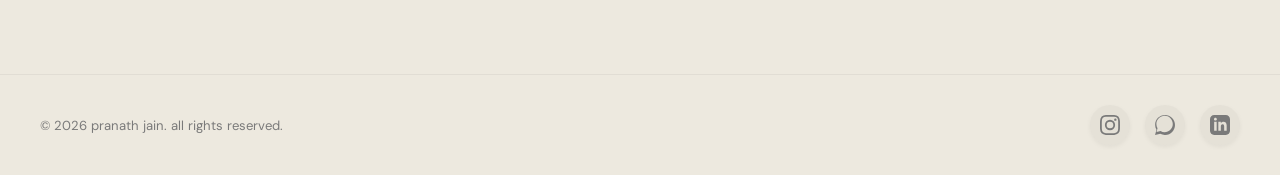
==== commit 0cf1daa9: "revert: remove GSAP and ScrollTrigger animations, restore vanilla scroll reveals" ====
--- a/index.html
+++ b/index.html
@@ -393,10 +393,6 @@
     </div>
   </footer>
 
-  <!-- GSAP Core & ScrollTrigger -->
-  <script src="https://cdnjs.cloudflare.com/ajax/libs/gsap/3.12.5/gsap.min.js"></script>
-  <script src="https://cdnjs.cloudflare.com/ajax/libs/gsap/3.12.5/ScrollTrigger.min.js"></script>
-
   <!-- Main JavaScript App Logic with Parallax Physics -->
   <script src="app.js?v=5"></script>
 </body>
--- a/style.css
+++ b/style.css
@@ -1250,6 +1250,7 @@
 .reveal-on-scroll {
   opacity: 0;
   transform: translateY(40px);
+  transition: opacity 1.2s cubic-bezier(0.16, 1, 0.3, 1), transform 1.2s cubic-bezier(0.16, 1, 0.3, 1);
   will-change: transform, opacity;
 }
 
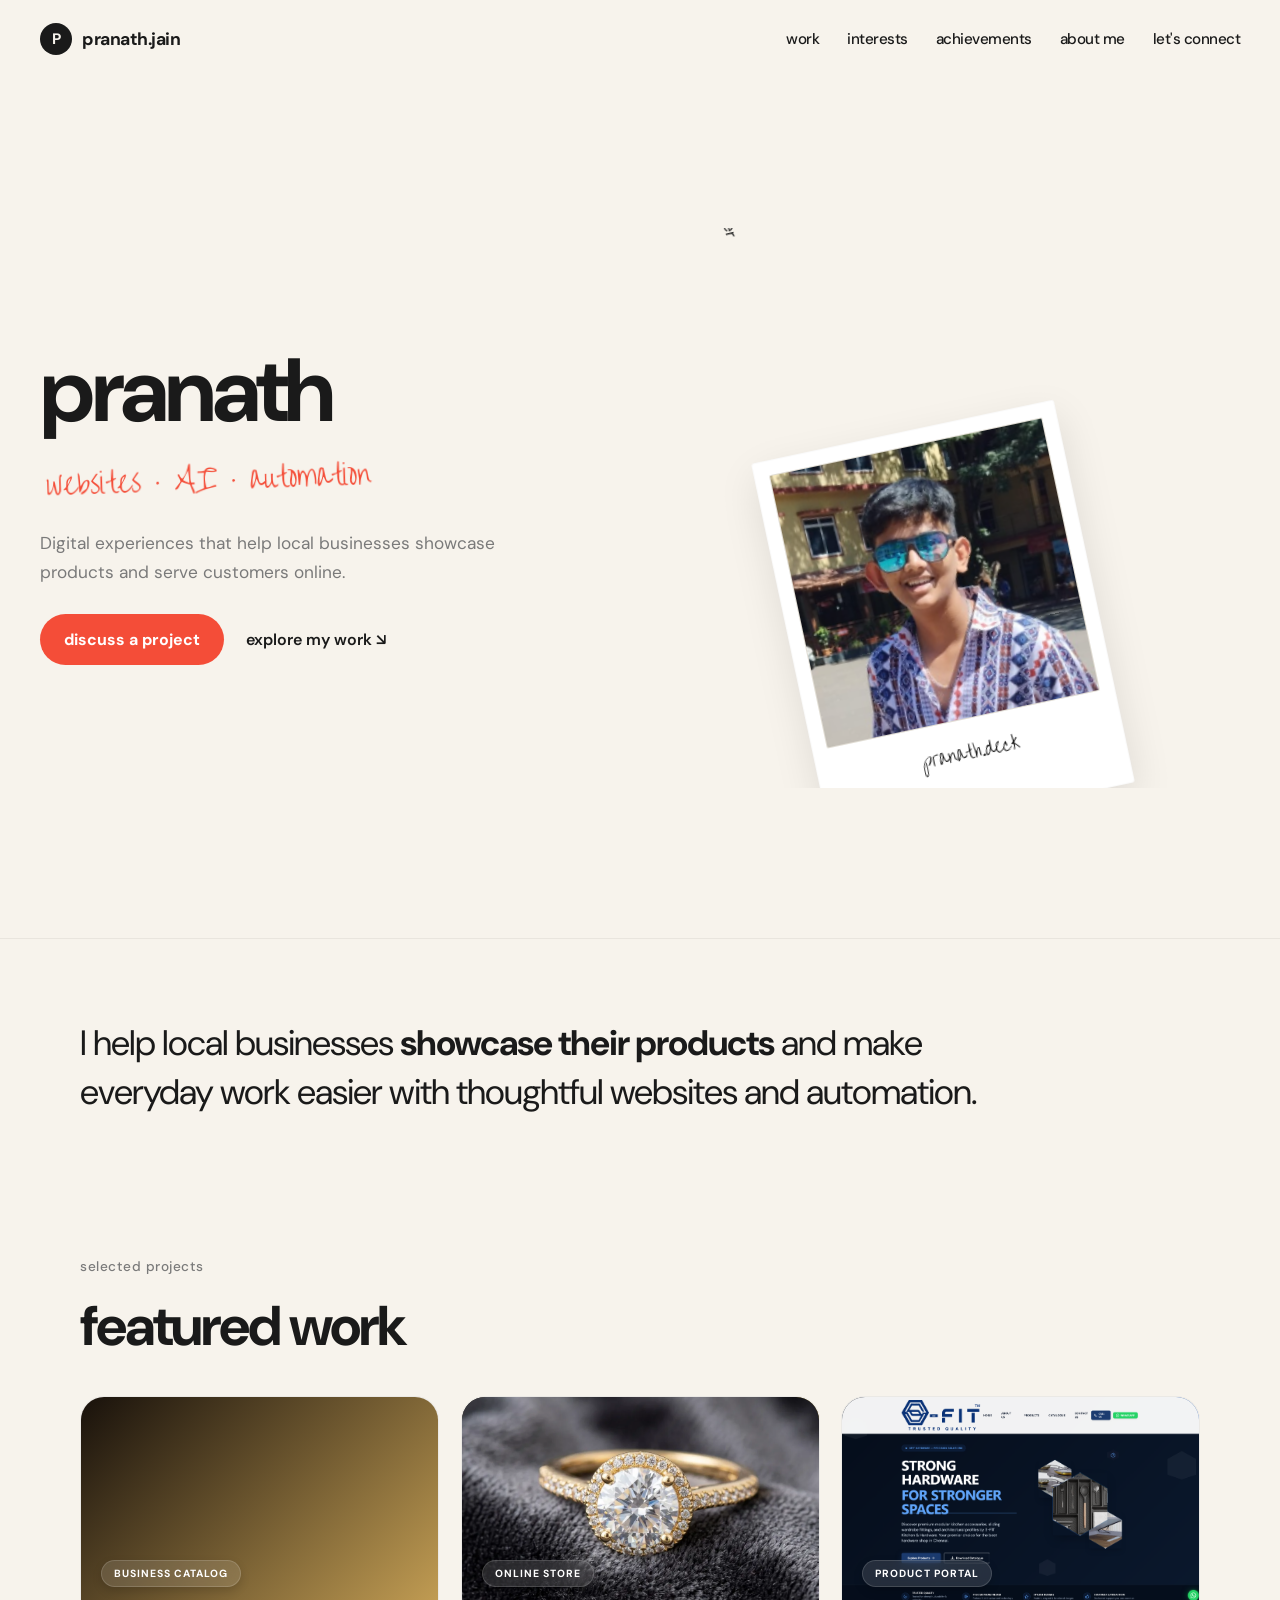
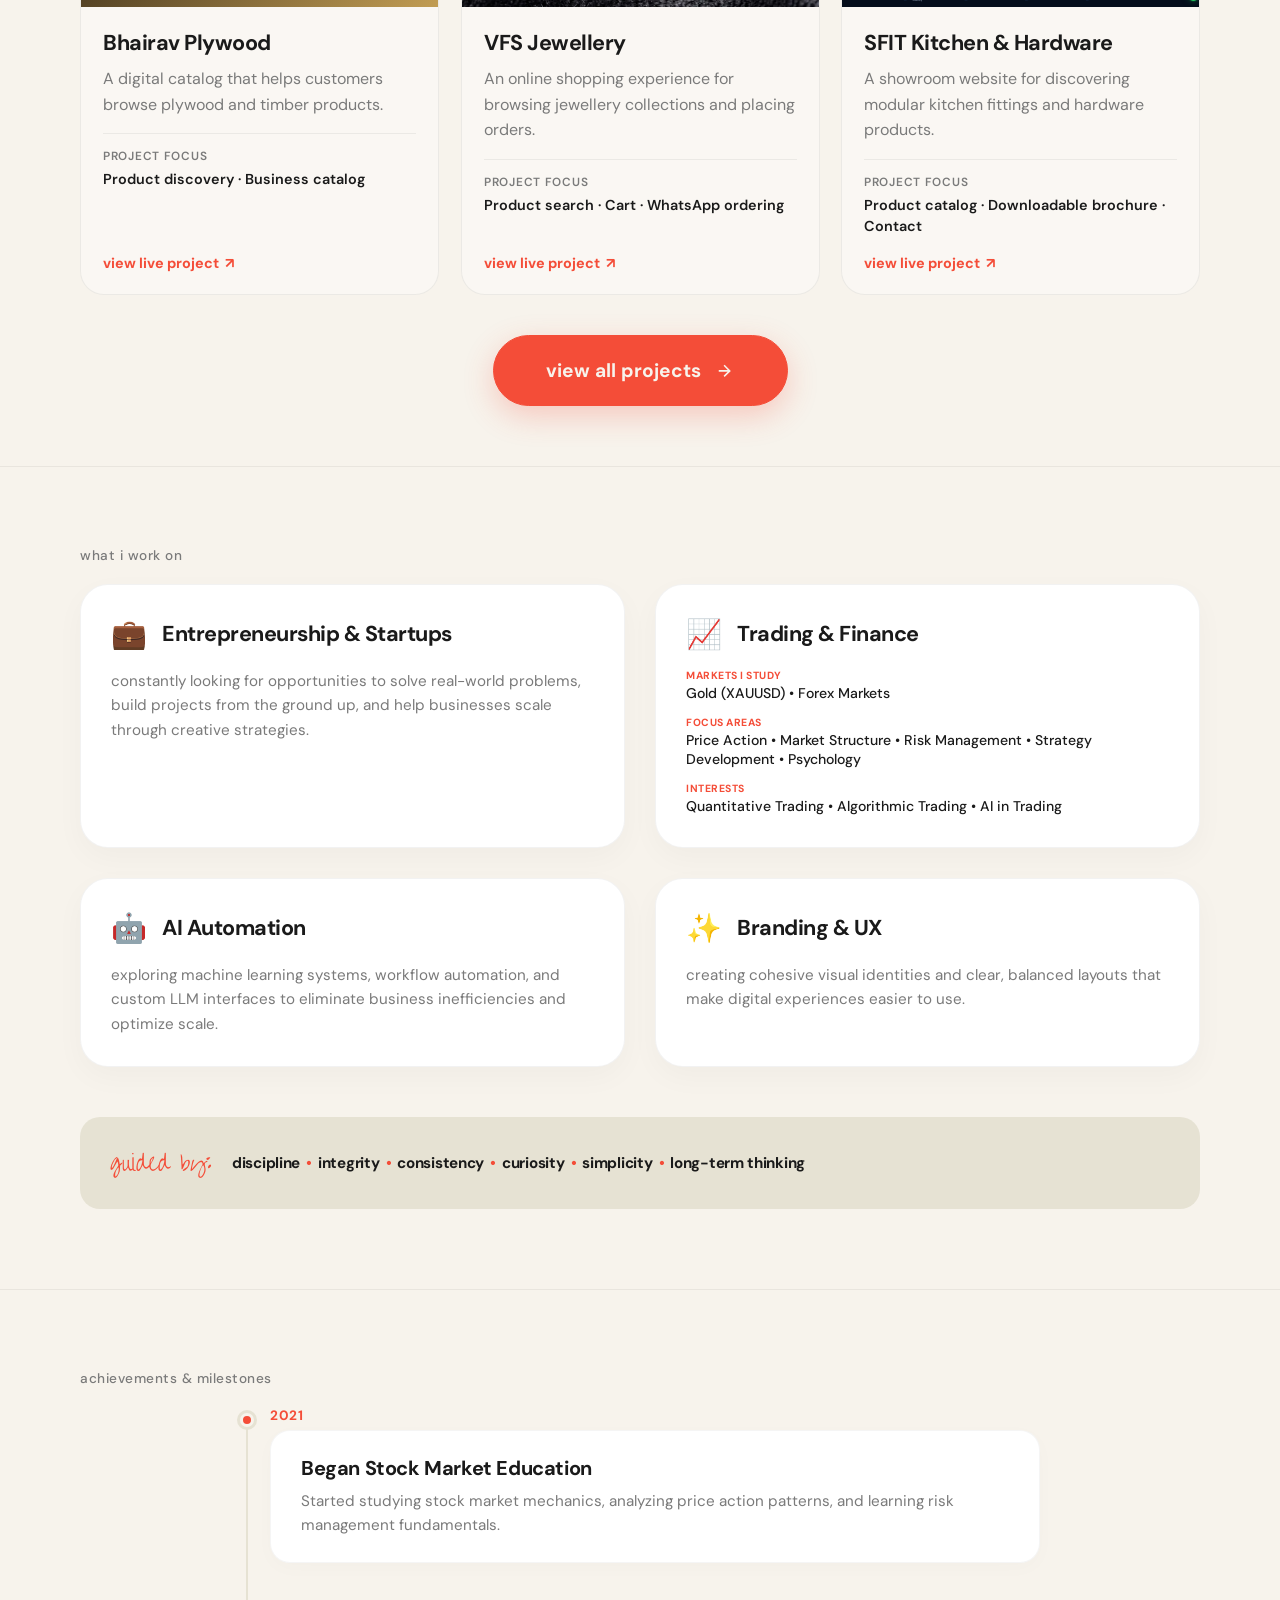
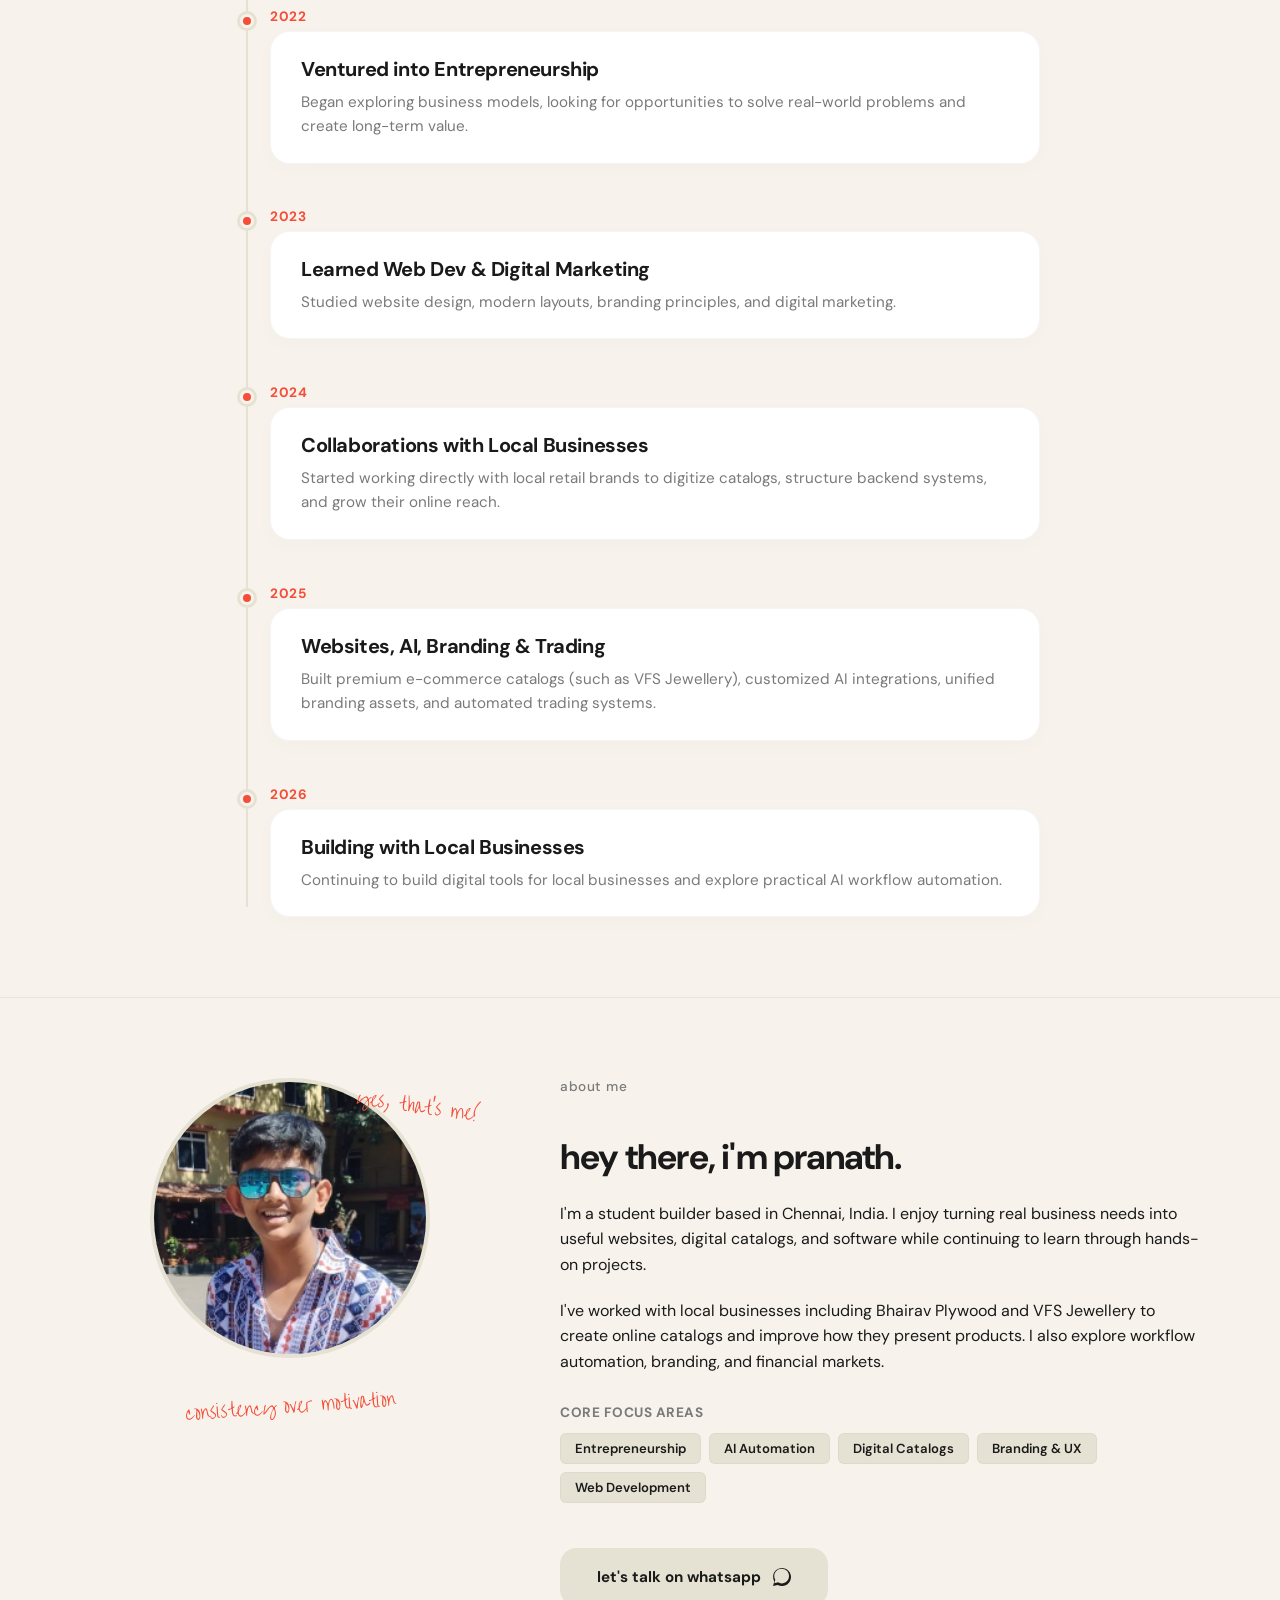
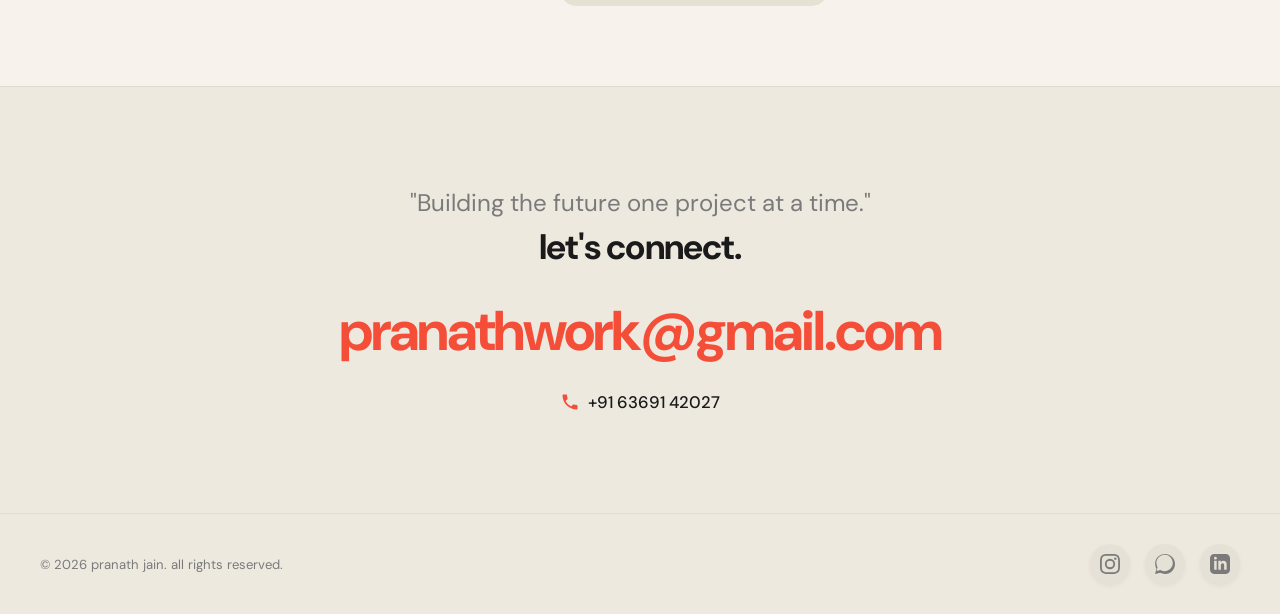
==== commit 9618acd8: "Improve portfolio UX and mobile navigation" ====
--- a/index.html
+++ b/index.html
@@ -5,24 +5,24 @@
   <meta name="viewport" content="width=device-width, initial-scale=1.0">
   
   <!-- Primary SEO Metadata -->
-  <title>Pranath Jain — Student Entrepreneur & Trader</title>
-  <meta name="description" content="Pranath Jain is a 17-year-old student entrepreneur, stock & forex trader, and website developer based in Chennai, India. Discover his portfolio, projects, and trading strategies.">
-  <meta name="keywords" content="Pranath Jain, Pranath Jain Chennai, Pranath, Jain, Pranath Jain portfolio, Pranath Jain trader, student entrepreneur, website developer Chennai, gold trader XAUUSD, forex trading Price Action">
+  <title>Pranath Jain — Websites & AI Workflows for Businesses</title>
+  <meta name="description" content="Pranath Jain builds websites, digital catalogs, and AI workflows for local businesses in Chennai, India. Explore selected projects and get in touch.">
+  <meta name="keywords" content="Pranath Jain, Pranath Jain Chennai, Pranath Jain portfolio, student builder, website developer Chennai, business websites, digital catalogs, AI automation">
   <meta name="author" content="Pranath Jain">
   <link rel="canonical" href="https://www.pranathjain.online/">
 
   <!-- Open Graph / Facebook -->
   <meta property="og:type" content="website">
   <meta property="og:url" content="https://www.pranathjain.online/">
-  <meta property="og:title" content="Pranath Jain — Student Entrepreneur & Trader">
-  <meta property="og:description" content="Pranath Jain is a 17-year-old student entrepreneur, stock & forex trader, and website developer based in Chennai, India. Discover his portfolio, projects, and trading strategies.">
+  <meta property="og:title" content="Pranath Jain — Websites & AI Workflows for Businesses">
+  <meta property="og:description" content="Websites, digital catalogs, and AI workflows for local businesses in Chennai, India. Explore selected projects and get in touch.">
   <meta property="og:image" content="https://www.pranathjain.online/pranath_portrait.png">
 
   <!-- Twitter -->
   <meta property="twitter:card" content="summary_large_image">
   <meta property="twitter:url" content="https://www.pranathjain.online/">
-  <meta property="twitter:title" content="Pranath Jain — Student Entrepreneur & Trader">
-  <meta property="twitter:description" content="Pranath Jain is a 17-year-old student entrepreneur, stock & forex trader, and website developer based in Chennai, India. Discover his portfolio, projects, and trading strategies.">
+  <meta property="twitter:title" content="Pranath Jain — Websites & AI Workflows for Businesses">
+  <meta property="twitter:description" content="Websites, digital catalogs, and AI workflows for local businesses in Chennai, India. Explore selected projects and get in touch.">
   <meta property="twitter:image" content="https://www.pranathjain.online/pranath_portrait.png">
 
   <!-- JSON-LD Structured Data for Search Engine Entity (Schema.org Person) -->
@@ -37,7 +37,7 @@
       "https://instagram.com/finwithpranath",
       "https://www.linkedin.com/in/pranath-jain-963299266/"
     ],
-    "jobTitle": "Student Entrepreneur & Trader",
+    "jobTitle": "Student & Website Developer",
     "knowsAbout": [
       "Website Development",
       "Stock & Forex Trading",
@@ -59,7 +59,7 @@
   <link href="https://fonts.googleapis.com/css2?family=DM+Sans:ital,opsz,wght@0,9..40,300;0,9..40,400;0,9..40,500;0,9..40,600;0,9..40,700;1,9..40,400&family=Inter:wght@300;400;500;600;700&family=Playfair+Display:ital,wght@0,400;0,500;0,600;1,400&family=Over+the+Rainbow&display=swap" rel="stylesheet">
   
   <!-- CSS Stylesheet -->
-  <link rel="stylesheet" href="style.css?v=5">
+  <link rel="stylesheet" href="style.css?v=6">
 </head>
 <body>
 
@@ -70,7 +70,10 @@
         <span class="logo-mark">P</span>
         <span class="logo-text">pranath.jain</span>
       </a>
-      <nav class="nav-links">
+      <button class="nav-toggle" type="button" aria-expanded="false" aria-controls="primary-navigation" aria-label="Open navigation">
+        <span></span><span></span>
+      </button>
+      <nav class="nav-links" id="primary-navigation" aria-label="Main navigation">
         <a href="#work" class="nav-link">work</a>
         <a href="#interests" class="nav-link">interests</a>
         <a href="#achievements" class="nav-link">achievements</a>
@@ -90,7 +93,12 @@
         <!-- Left Side Title -->
         <div class="hero-left">
           <h1 class="hero-name">pranath</h1>
-          <div class="handwritten-note hero-cursive-title">student entrepreneur</div>
+          <div class="handwritten-note hero-cursive-title">websites · AI · automation</div>
+          <p class="hero-summary">Digital experiences that help local businesses showcase products and serve customers online.</p>
+          <div class="hero-actions">
+            <a class="hero-primary-action" href="mailto:pranathwork@gmail.com?subject=Project%20enquiry">discuss a project</a>
+            <a class="hero-secondary-action" href="#work">explore my work <span aria-hidden="true">↘</span></a>
+          </div>
         </div>
         
         <!-- Right Side Overlapping Interactive Collage -->
@@ -140,7 +148,7 @@
     <section class="intro-statement-section">
       <div class="section-container">
         <h2 class="intro-statement-text reveal-on-scroll">
-          my approach is built on <span class="highlight">learning early</span>, solving <span class="highlight">real business problems</span>, and driving <span class="highlight">long-term value</span>.
+          I help local businesses <span class="highlight">showcase their products</span> and make everyday work easier with thoughtful websites and automation.
         </h2>
       </div>
     </section>
@@ -148,9 +156,22 @@
     <!-- FEATURED WORK SECTION -->
     <section id="work" class="work-section">
       <div class="section-container">
-        <div class="section-label">portfolio</div>
+        <div class="section-label">selected projects</div>
         <h2 class="section-title reveal-on-scroll">featured work</h2>
-        
+        <div class="featured-projects-grid">
+          <a href="https://bhairavplywood.shop" target="_blank" rel="noopener noreferrer" class="featured-project-card reveal-on-scroll">
+            <div class="featured-project-cover bhairav-cover"><span class="cover-tag">BUSINESS CATALOG</span></div>
+            <div class="featured-project-copy"><h3>Bhairav Plywood</h3><p>A digital catalog that helps customers browse plywood and timber products.</p><div class="project-focus"><span>Project focus</span><strong>Product discovery · Business catalog</strong></div><span class="featured-project-link">view live project <span aria-hidden="true">↗</span></span></div>
+          </a>
+          <a href="https://vfsjewels.store" target="_blank" rel="noopener noreferrer" class="featured-project-card reveal-on-scroll">
+            <div class="featured-project-cover vfs-cover"><img src="projects/vfs-jewellery/assets/rings.webp" alt="Gold-tone ring from the VFS Jewellery collection" loading="lazy"><span class="cover-tag">ONLINE STORE</span></div>
+            <div class="featured-project-copy"><h3>VFS Jewellery</h3><p>An online shopping experience for browsing jewellery collections and placing orders.</p><div class="project-focus"><span>Project focus</span><strong>Product search · Cart · WhatsApp ordering</strong></div><span class="featured-project-link">view live project <span aria-hidden="true">↗</span></span></div>
+          </a>
+          <a href="https://sfitkitchen.com" target="_blank" rel="noopener noreferrer" class="featured-project-card reveal-on-scroll">
+            <div class="featured-project-cover sfit-cover"><img src="projects/sfit-website/screenshot-desktop.png" alt="Screenshot of the S-FIT Kitchen and Hardware website" loading="lazy"><span class="cover-tag">PRODUCT PORTAL</span></div>
+            <div class="featured-project-copy"><h3>SFIT Kitchen &amp; Hardware</h3><p>A showroom website for discovering modular kitchen fittings and hardware products.</p><div class="project-focus"><span>Project focus</span><strong>Product catalog · Downloadable brochure · Contact</strong></div><span class="featured-project-link">view live project <span aria-hidden="true">↗</span></span></div>
+          </a>
+        </div>
         <div class="view-all-projects-container reveal-on-scroll" style="margin-top: 40px; justify-content: center;">
           <a href="projects.html" class="view-all-btn">
             <span>view all projects</span>
@@ -165,7 +186,7 @@
     <!-- INTERESTS & VALUES SECTION -->
     <section id="interests" class="interests-section">
       <div class="section-container">
-        <div class="section-label">interests & values</div>
+        <div class="section-label">what I work on</div>
         
         <div class="interests-grid">
           <!-- Card 1: Entrepreneurship -->
@@ -184,7 +205,7 @@
             </div>
             <div class="trading-sub-grid">
               <div class="trading-sub-item">
-                <span class="trading-sub-label">specialization</span>
+                <span class="trading-sub-label">markets I study</span>
                 <span class="trading-sub-val">Gold (XAUUSD) • Forex Markets</span>
               </div>
               <div class="trading-sub-item">
@@ -211,7 +232,7 @@
               <span class="interest-icon">✨</span>
               <h3 class="interest-title">Branding & UX</h3>
             </div>
-            <p class="interest-desc">designing premium, cohesive identity packages. I believe great businesses are built on deep trust, symmetric layouts, and exceptional user flows.</p>
+            <p class="interest-desc">creating cohesive visual identities and clear, balanced layouts that make digital experiences easier to use.</p>
           </div>
         </div>
 
@@ -265,7 +286,7 @@
             <div class="timeline-date">2023</div>
             <div class="timeline-content">
               <h3 class="timeline-title">Learned Web Dev &amp; Digital Marketing</h3>
-              <p class="timeline-desc">Mastered semantic website design, modern layouts, branding principles, and online growth strategies.</p>
+              <p class="timeline-desc">Studied website design, modern layouts, branding principles, and digital marketing.</p>
             </div>
           </div>
           
@@ -294,8 +315,8 @@
             <div class="timeline-dot"></div>
             <div class="timeline-date">2026</div>
             <div class="timeline-content">
-              <h3 class="timeline-title">Scaling Communities &amp; AI Services</h3>
-              <p class="timeline-desc">Launching local student entrepreneur communities, expanding AI-driven workflow services, and helping local businesses scale online (such as Bhairav Plywood).</p>
+              <h3 class="timeline-title">Building with Local Businesses</h3>
+              <p class="timeline-desc">Continuing to build digital tools for local businesses and explore practical AI workflow automation.</p>
             </div>
           </div>
         </div>
@@ -319,21 +340,20 @@
           <div class="section-label">about me</div>
           <h2 class="about-title">hey there, i'm pranath.</h2>
           <p class="about-para">
-            I'm a 17-year-old student entrepreneur based in Chennai, India. I believe that age should never be a boundary to building meaningful projects. Instead of waiting for graduation or a "perfect time," I enjoy studying markets, building real-world software, and starting businesses while still in school.
+            I'm a student builder based in Chennai, India. I enjoy turning real business needs into useful websites, digital catalogs, and software while continuing to learn through hands-on projects.
           </p>
           <p class="about-para">
-            Over the past few years, I have actively worked with multiple local businesses (like Bhairav Plywood and VFS Jewellery) to digitize their operations and build custom catalog portals. I also design automated workflow integrations and study stock/forex market mechanics.
+            I've worked with local businesses including Bhairav Plywood and VFS Jewellery to create online catalogs and improve how they present products. I also explore workflow automation, branding, and financial markets.
           </p>
           
           <div class="skills-section">
             <h3 class="skills-heading">core focus areas</h3>
             <div class="tech-tags">
               <span class="tech-tag">Entrepreneurship</span>
-              <span class="tech-tag">Stock &amp; Forex Trading</span>
               <span class="tech-tag">AI Automation</span>
-              <span class="tech-tag">Branding &amp; Marketing</span>
-              <span class="tech-tag">Business Strategy</span>
-              <span class="tech-tag">UI Design / React</span>
+              <span class="tech-tag">Digital Catalogs</span>
+              <span class="tech-tag">Branding &amp; UX</span>
+              <span class="tech-tag">Web Development</span>
             </div>
           </div>
 
@@ -394,6 +414,6 @@
   </footer>
 
   <!-- Main JavaScript App Logic with Parallax Physics -->
-  <script src="app.js?v=5"></script>
+  <script src="app.js?v=6"></script>
 </body>
 </html>
--- a/style.css
+++ b/style.css
@@ -31,6 +31,11 @@
   scroll-behavior: smooth;
 }
 
+:focus-visible {
+  outline: 3px solid var(--accent-orange);
+  outline-offset: 4px;
+}
+
 body {
   background-color: var(--bg-cream);
   color: var(--text-dark);
@@ -92,6 +97,26 @@
 .nav-links {
   display: flex;
   gap: 28px;
+}
+
+.nav-toggle {
+  display: none;
+  width: 44px;
+  height: 44px;
+  border: 1px solid var(--border-light);
+  border-radius: 50%;
+  background: transparent;
+  color: var(--text-dark);
+  cursor: pointer;
+}
+
+.nav-toggle span {
+  display: block;
+  width: 17px;
+  height: 2px;
+  margin: 4px auto;
+  border-radius: 2px;
+  background: currentColor;
 }
 
 .nav-link {
@@ -154,18 +179,25 @@
    ========================================================================== */
 .hero-section {
   padding: 40px 0;
-  overflow: visible;
+  overflow: hidden;
   position: relative;
+}
+
+.hero-container {
+  width: 100%;
+  max-width: 1280px;
+  margin: 0 auto;
+  padding: 0 40px;
 }
 
 .hero-collage-grid {
   display: grid;
-  grid-template-columns: 1.1fr 1fr;
-  align-items: center;
-  gap: 40px;
+  grid-template-columns: minmax(0, 0.95fr) minmax(0, 1.05fr);
+  align-items: center;
+  gap: clamp(20px, 4vw, 56px);
   min-height: calc(100vh - 120px);
   position: relative;
-  overflow: visible;
+  overflow: hidden;
 }
 
 .hero-left {
@@ -179,7 +211,7 @@
 
 .hero-name {
   font-family: var(--font-sans);
-  font-size: 5.6rem;
+  font-size: clamp(3.5rem, 7vw, 5.6rem);
   font-weight: 700;
   letter-spacing: -3.5px;
   line-height: 0.9;
@@ -198,7 +230,7 @@
 }
 
 .hero-cursive-title {
-  font-size: 2.5rem;
+  font-size: clamp(1.4rem, 2.2vw, 2.15rem);
   margin-top: 12px;
   margin-left: 6px;
   display: inline-block;
@@ -214,20 +246,68 @@
   transform: translateY(0) rotate(-2deg);
 }
 
+.hero-summary {
+  max-width: 480px;
+  margin-top: 12px;
+  color: var(--text-muted);
+  font-size: 1.08rem;
+  line-height: 1.65;
+}
+
+.hero-actions {
+  display: flex;
+  align-items: center;
+  flex-wrap: wrap;
+  gap: 22px;
+  margin-top: 20px;
+}
+
+.hero-primary-action {
+  padding: 15px 24px;
+  border-radius: 100px;
+  background: var(--accent-orange);
+  color: #fff;
+  font-weight: 700;
+  text-decoration: none;
+  transition: var(--transition-smooth);
+}
+
+.hero-primary-action:hover {
+  transform: translateY(-3px);
+  box-shadow: 0 10px 24px rgba(244, 77, 56, 0.24);
+}
+
+.hero-secondary-action {
+  color: var(--text-dark);
+  font-weight: 600;
+  text-decoration: none;
+}
+
+.hero-secondary-action span,
+.featured-project-link span {
+  display: inline-block;
+  transition: transform 0.25s ease;
+}
+
+.hero-secondary-action:hover span {
+  transform: translate(3px, 3px);
+}
+
 .hero-right {
   display: flex;
   align-items: center;
   justify-content: center;
   position: relative;
   width: 100%;
-  height: 600px;
-  overflow: visible;
+  height: clamp(380px, 46vw, 560px);
+  overflow: hidden;
 }
 
 .collage-area {
   position: relative;
-  width: 600px;
-  height: 600px;
+  width: min(100%, 560px);
+  height: 100%;
+  aspect-ratio: 1;
   overflow: visible;
 }
 
@@ -349,6 +429,114 @@
   padding: 60px 0;
 }
 
+.featured-projects-grid {
+  display: grid;
+  grid-template-columns: repeat(3, minmax(0, 1fr));
+  gap: 22px;
+}
+
+.featured-project-card {
+  overflow: hidden;
+  border: 1px solid var(--border-light);
+  border-radius: 24px;
+  background: rgba(255, 255, 255, 0.38);
+  color: var(--text-dark);
+  text-decoration: none;
+  transition: var(--transition-smooth);
+  display: flex;
+  flex-direction: column;
+}
+
+.featured-project-card:hover {
+  transform: translateY(-5px);
+  box-shadow: 0 16px 36px rgba(26, 26, 26, 0.09);
+}
+
+.featured-project-cover {
+  position: relative;
+  height: 210px;
+  display: flex;
+  align-items: flex-end;
+  padding: 20px;
+  overflow: hidden;
+}
+
+.featured-project-cover img {
+  position: absolute;
+  inset: 0;
+  width: 100%;
+  height: 100%;
+  object-fit: cover;
+  transition: transform 0.5s ease;
+}
+
+.featured-project-card:hover .featured-project-cover img {
+  transform: scale(1.04);
+}
+
+.featured-project-cover .cover-tag {
+  position: relative;
+  z-index: 1;
+}
+
+.featured-project-copy {
+  padding: 22px;
+  display: flex;
+  flex: 1;
+  flex-direction: column;
+  align-items: flex-start;
+}
+
+.featured-project-copy h3 {
+  font-size: 1.35rem;
+  letter-spacing: -0.5px;
+}
+
+.featured-project-copy p {
+  margin-top: 9px;
+  color: var(--text-muted);
+  line-height: 1.6;
+}
+
+.featured-project-link {
+  display: inline-flex;
+  gap: 6px;
+  margin-top: 16px;
+  color: var(--accent-orange);
+  font-size: 0.9rem;
+  font-weight: 700;
+  margin-top: auto;
+  padding-top: 16px;
+}
+
+.project-focus {
+  display: flex;
+  flex-direction: column;
+  gap: 5px;
+  width: 100%;
+  margin-top: 16px;
+  padding-top: 14px;
+  border-top: 1px solid var(--border-light);
+}
+
+.project-focus span {
+  color: var(--text-muted);
+  font-size: 0.74rem;
+  font-weight: 600;
+  letter-spacing: 0.06em;
+  text-transform: uppercase;
+}
+
+.project-focus strong {
+  font-size: 0.9rem;
+  font-weight: 600;
+  line-height: 1.5;
+}
+
+.featured-project-card:hover .featured-project-link span {
+  transform: translate(3px, -3px);
+}
+
 .projects-list {
   display: flex;
   flex-direction: column;
@@ -1048,11 +1236,15 @@
    Responsive Adjustments
    ========================================================================== */
 @media (max-width: 1024px) {
+  .featured-projects-grid {
+    grid-template-columns: repeat(2, minmax(0, 1fr));
+  }
+
   .hero-collage-grid {
     grid-template-columns: 1fr;
     justify-content: center;
     min-height: auto;
-    padding: 60px 0 20px;
+    padding: 60px 40px 20px;
     gap: 20px;
   }
   
@@ -1154,16 +1346,49 @@
 }
 
 @media (max-width: 640px) {
+  .featured-projects-grid {
+    grid-template-columns: 1fr;
+  }
+
   .header-nav {
     padding: 0 20px;
   }
-  
+
+  .nav-container {
+    position: relative;
+  }
+
+  .nav-toggle {
+    display: block;
+  }
+
   .nav-links {
-    gap: 16px;
+    display: none;
+    position: absolute;
+    top: calc(100% + 12px);
+    right: 0;
+    left: 0;
+    flex-direction: column;
+    gap: 0;
+    padding: 8px;
+    border: 1px solid var(--border-light);
+    border-radius: 20px;
+    background: var(--bg-cream);
+    box-shadow: 0 16px 36px rgba(26, 26, 26, 0.12);
+  }
+
+  .nav-links.is-open {
+    display: flex;
   }
   
   .nav-link {
-    font-size: 0.85rem;
+    padding: 13px 14px;
+    border-radius: 12px;
+    font-size: 1rem;
+  }
+
+  .nav-link:hover {
+    background: rgba(244, 77, 56, 0.08);
   }
   
   .section-container, .hero-container {
@@ -1176,15 +1401,25 @@
   }
   
   .hero-cursive-title {
-    font-size: 1.8rem;
+    font-size: 1.25rem;
+  }
+
+  .hero-summary {
+    font-size: 1rem;
+  }
+
+  .hero-actions {
+    flex-direction: column;
+    align-items: center;
+    gap: 14px;
   }
   
   .hero-right {
-    height: 380px;
+    height: 340px;
   }
   
   .collage-area {
-    width: 320px;
+    width: min(100%, 320px);
     height: 320px;
   }
   
@@ -1241,6 +1476,21 @@
     flex-direction: column;
     gap: 16px;
     text-align: center;
+  }
+}
+
+@media (prefers-reduced-motion: reduce) {
+  html {
+    scroll-behavior: auto;
+  }
+
+  *,
+  *::before,
+  *::after {
+    animation-duration: 0.01ms !important;
+    animation-iteration-count: 1 !important;
+    transition-duration: 0.01ms !important;
+    scroll-behavior: auto !important;
   }
 }
 
